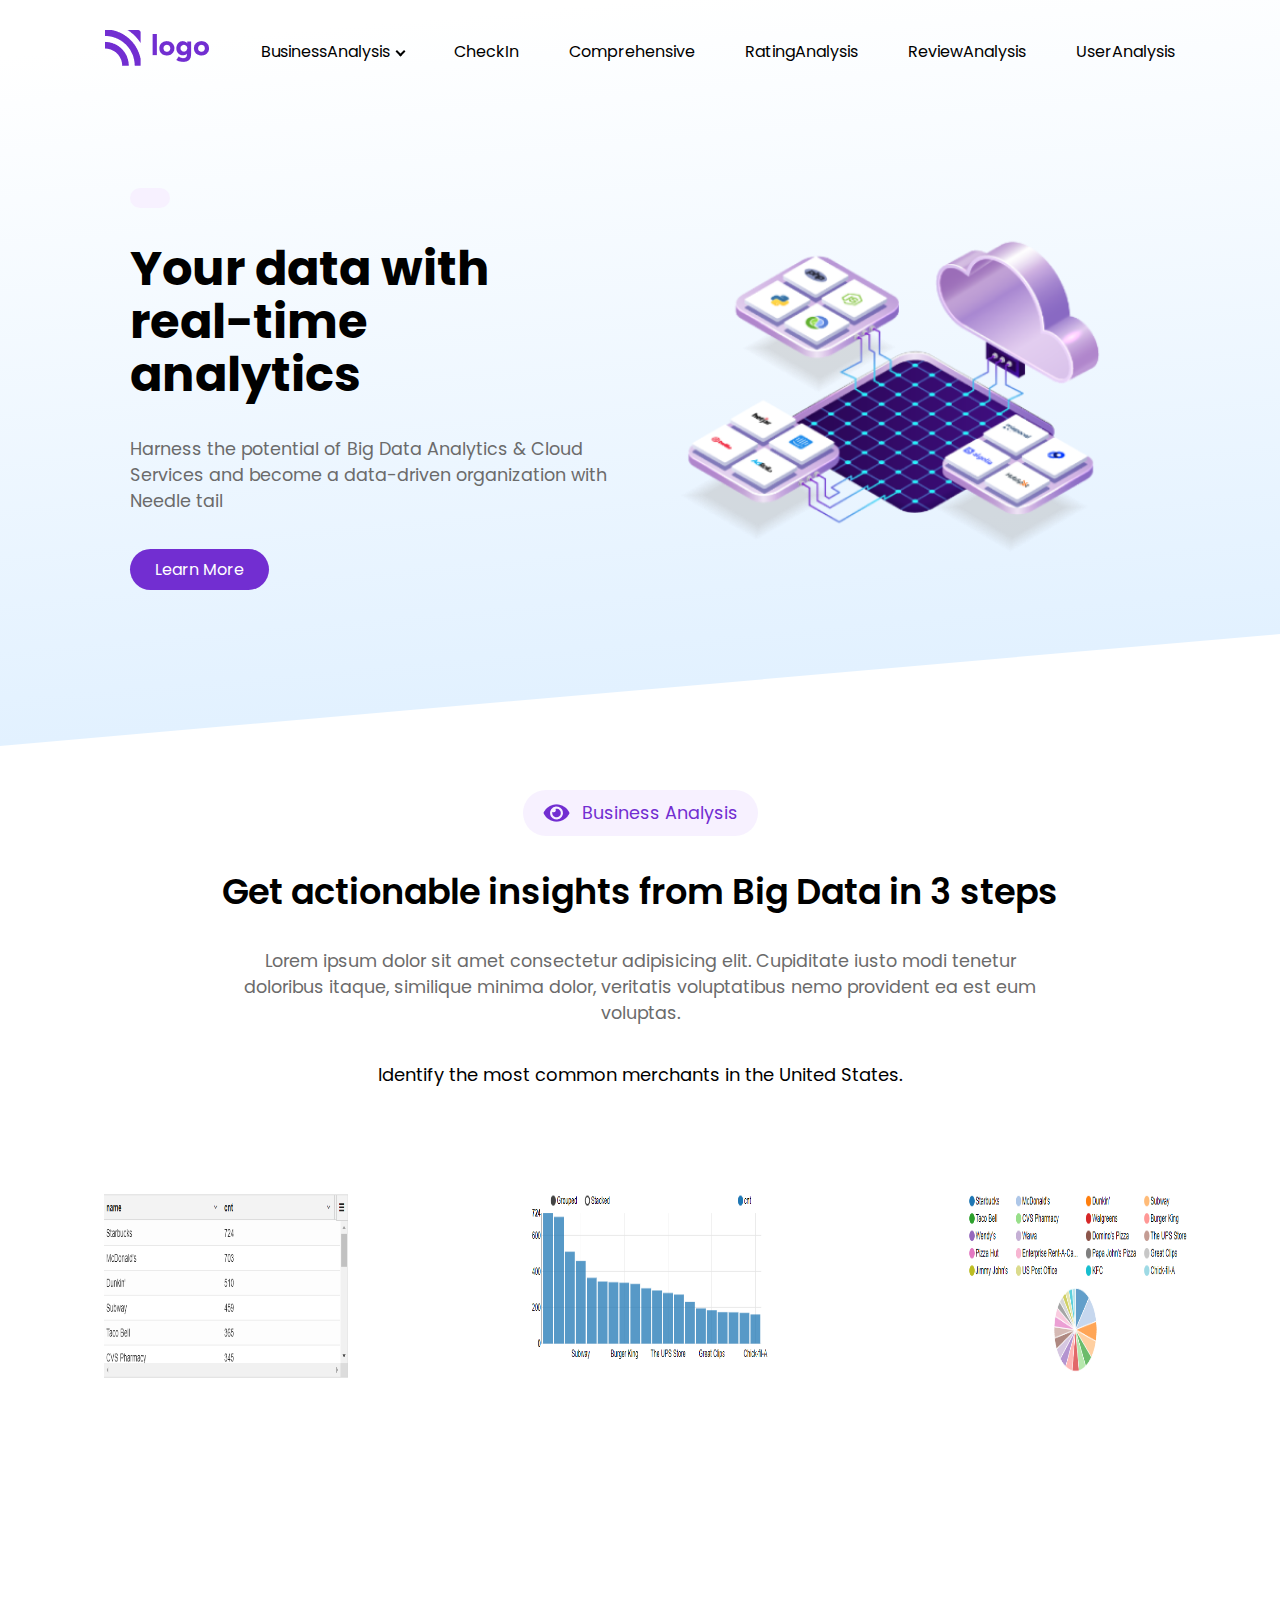
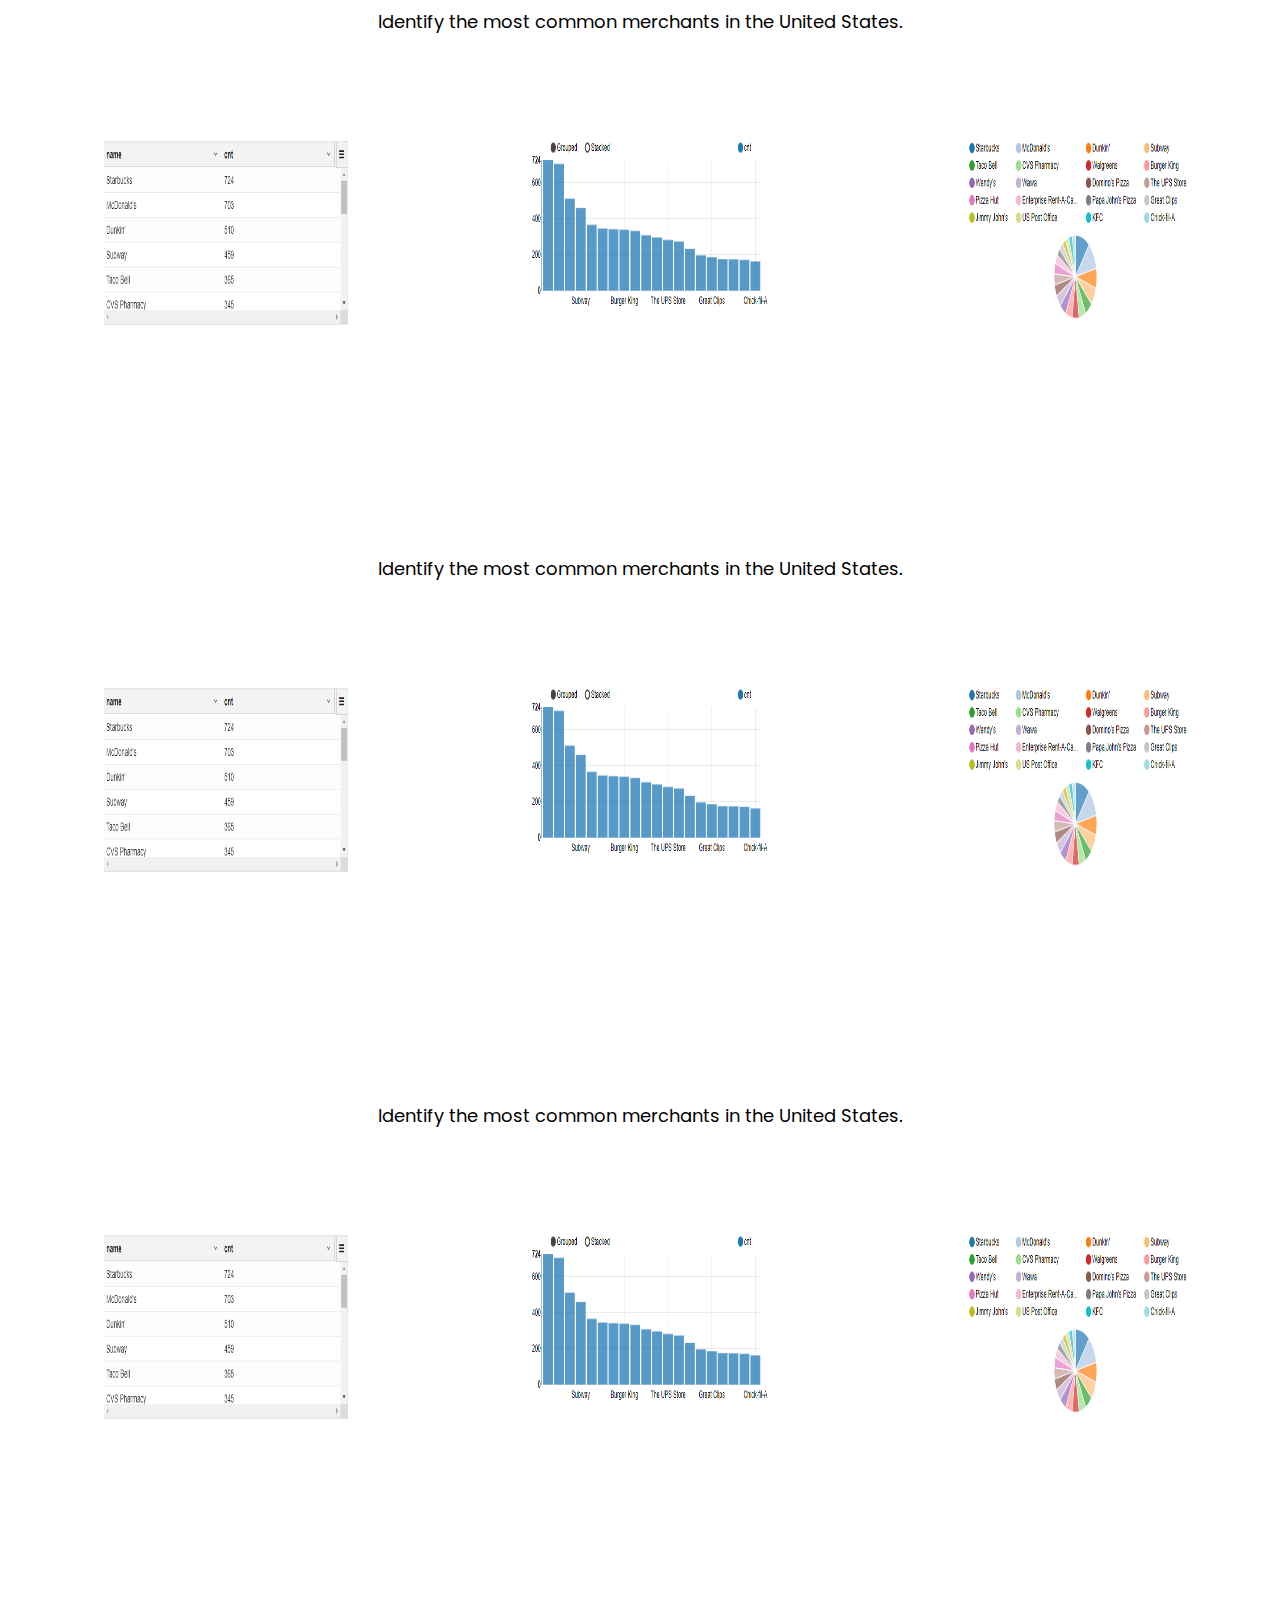
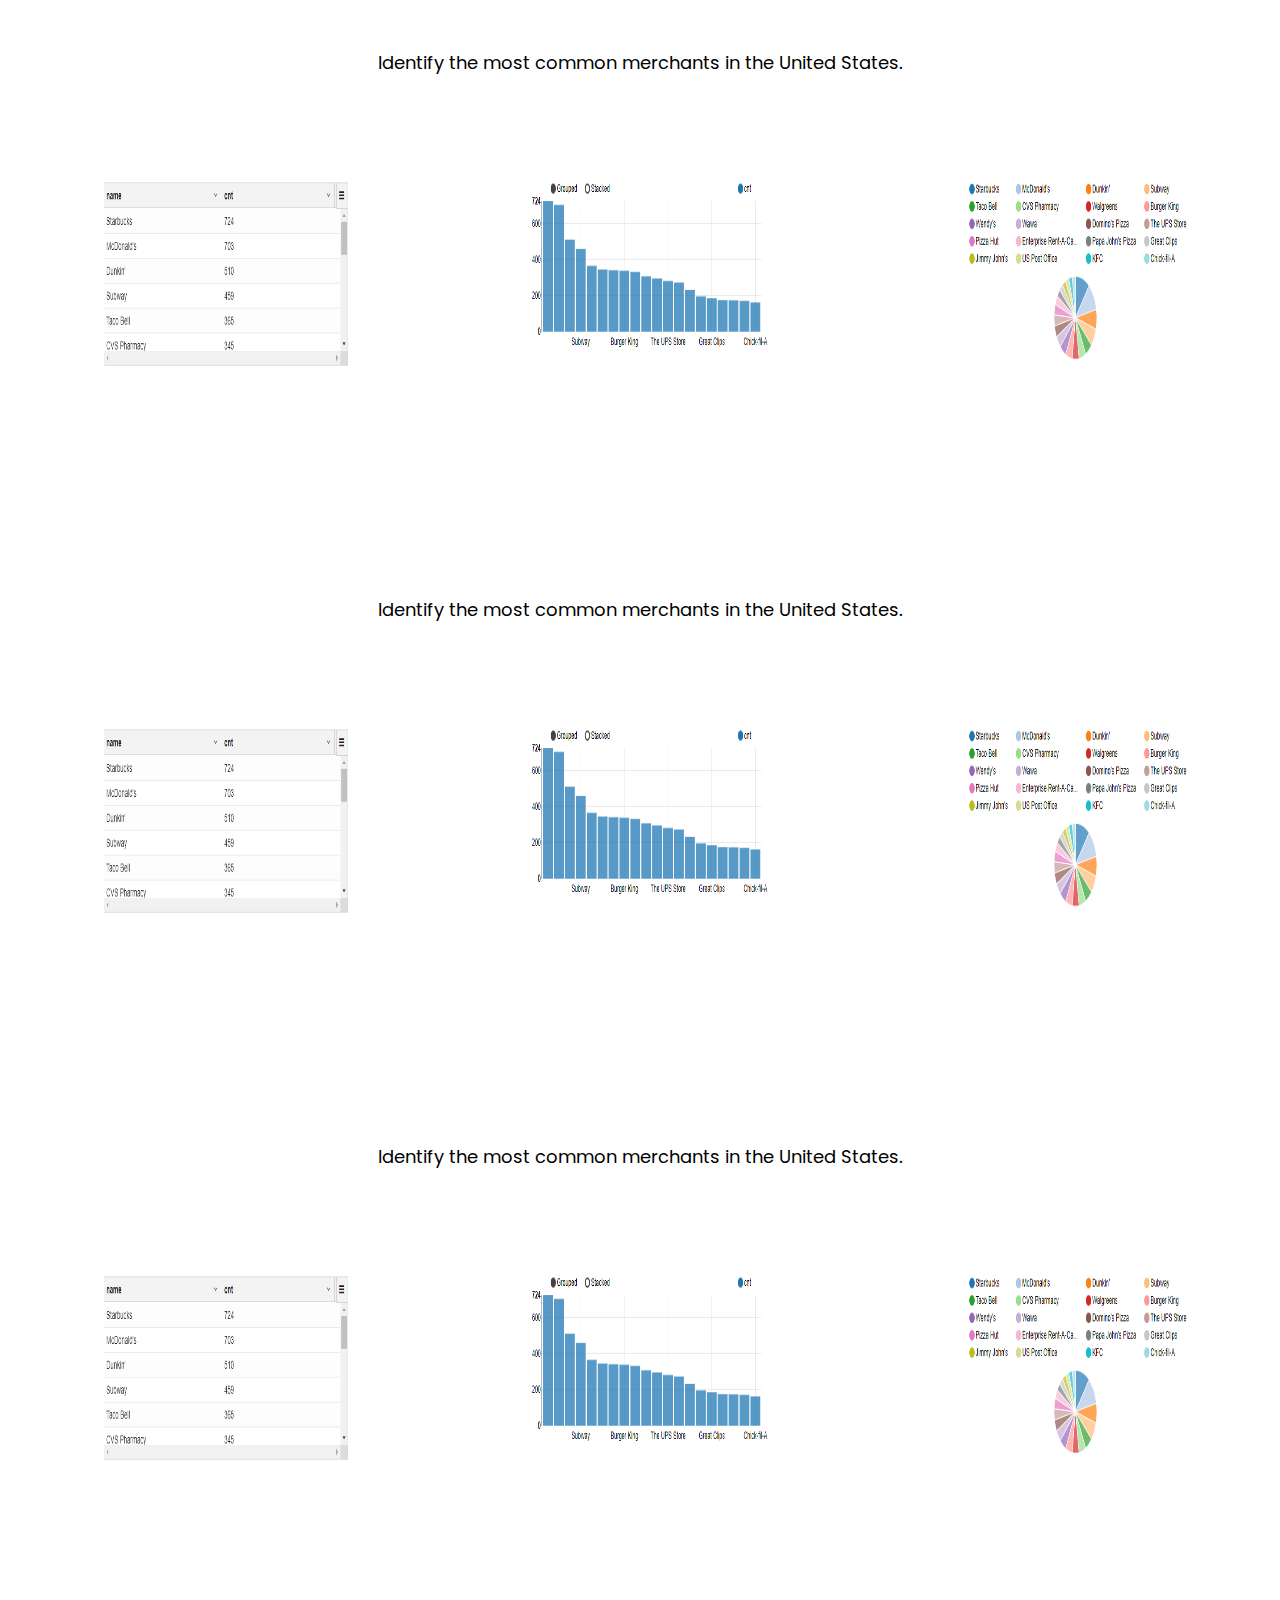
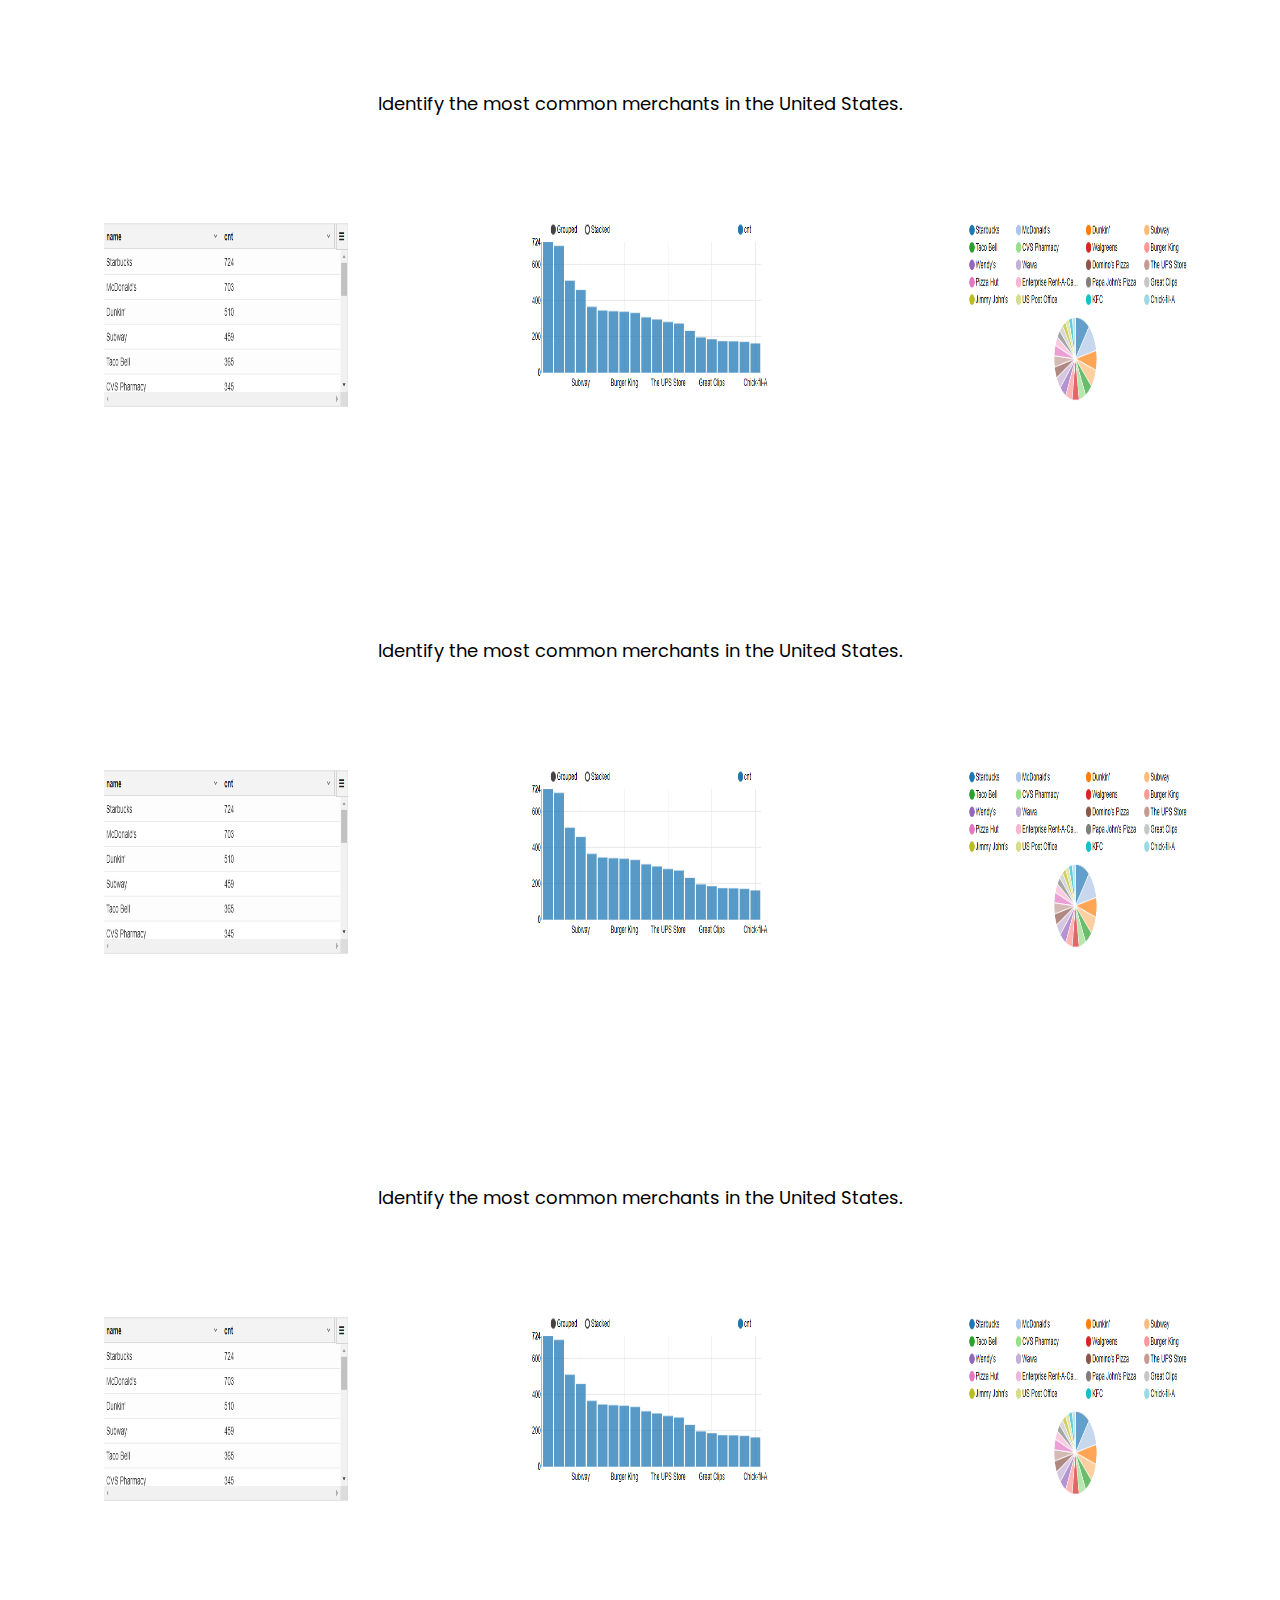
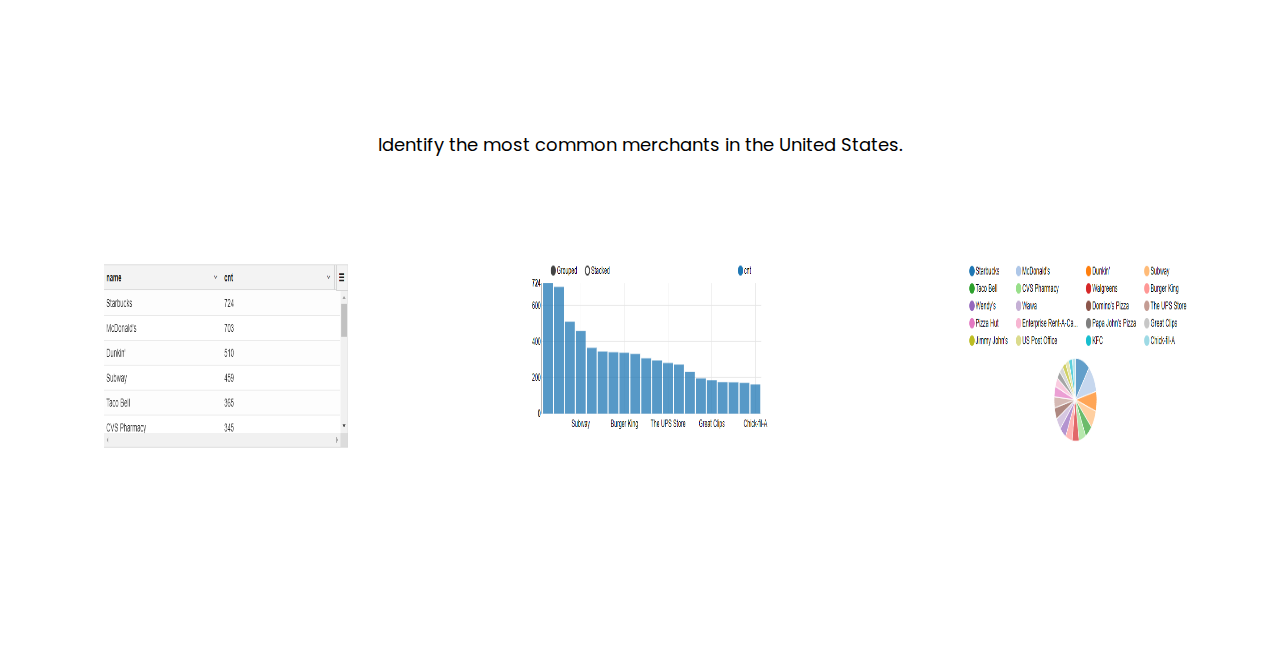
==== Components/BusinessAnalysis.html @ 6b870a80 "BusinessAnalysis component added" ====
<!DOCTYPE html>
<html lang="en">
<head>
    <meta charset="UTF-8">
    <meta name="viewport" content="width=device-width, initial-scale=1.0">
    <title>Document</title>
    <link rel="stylesheet" href="./../CSS/style.css" />
    <link rel="preconnect" href="https://fonts.googleapis.com" />
    <link rel="preconnect" href="https://fonts.gstatic.com" crossorigin />
    <link
      href="https://fonts.googleapis.com/css2?family=Poppins:ital,wght@0,100;0,200;0,300;0,400;0,500;0,600;0,700;0,800;0,900;1,100;1,200;1,300;1,400;1,500;1,600;1,700;1,800;1,900&display=swap"
      rel="stylesheet"
    />
    <link rel="stylesheet" href="./../CSS/style.css">
    <link rel="stylesheet" href="./../CSS/businessAnalysis.css">

    <!-- boostrap -->
    <!-- <link href="https://cdn.jsdelivr.net/npm/bootstrap@5.3.3/dist/css/bootstrap.min.css" rel="stylesheet" integrity="sha384-QWTKZyjpPEjISv5WaRU9OFeRpok6YctnYmDr5pNlyT2bRjXh0JMhjY6hW+ALEwIH" crossorigin="anonymous"> -->
</head>
<body>
    <header class="header-section">
        <div class="header-content">
          <!-- Navbar -->
          <nav aria-label="Navbar">
            <div class="navbar-container p-15">
              <a href="./../index.html">
                <img src="./../images/Logo.png" alt="logo" class="logo nav-logo" />
              </a>
             
              <div class="toggle-bar">
                <span class="bar"></span>
              </div>
              <div class="nav-elements">
                <ul class="grow-list">
                  <li class="list-item"><a href="./../Components/BusinessAnalysis.html">BusinessAnalysis</a></li>
                  <li class="list-item"><a href="">CheckIn</a></li>
                  <li class="list-item"><a href="">Comprehensive</a></li>
                  <li class="list-item"><a href="">RatingAnalysis</a></li>
                  <li class="list-item"><a href="">ReviewAnalysis</a></li>
                  <li class="list-item"><a href="">UserAnalysis</a></li>
                </ul>
              </div>
            </div>
          </nav>
          <!-- Hero Section -->
          <div class="hero-container p-15">
            <div class="hero-left">
              <div class="version highlight">
              </div>
              <h1 class="hero-heading">
                <span>Your data with</span> real-time analytics
              </h1>
              <p class="hero-description">
                <span
                  >Harness the potential of Big Data Analytics & Cloud Services </span
                >and become a data-driven organization with Needle tail
              </p>
              <div class="hero-btn-container">
                <button class="customize-btn hero-btn-1">Learn More </button>
              </div>
            </div>
            <img src="./../images/image 1.png" alt="hero-image" class="hero-img" />
          </div>
        </div>
      </header>

        <!-- Header finished -->

        <main class="main-section">
            <div class="mid-container p-15">
              <div class="mid-top">
                <div class="highlight">
                  <img src="./../images/Icon awesome-eye.png" alt="eyeImage" />
                  <span>Business Analysis</span>
                </div>
                <h2 class="mid-heading">
                  Get actionable insights from Big Data in 3 steps
                </h2>
                <p class="mid-description">
                  Lorem ipsum dolor sit amet consectetur adipisicing elit.
                  Cupiditate iusto modi tenetur doloribus itaque, similique minima
                  dolor, veritatis voluptatibus nemo provident ea est eum voluptas.
                </p>
              </div>
              </div>
            </div>
          </main>
          <div class="container">
            <div>
              <h1 class="bussnes_heading">Identify the most common merchants in the United States.</h1>
            </div>
            <div class="bussness_img">

              <div>
                <input type="checkbox" id="zoomCheck">
                  <label for="zoomCheck">
                    <img class="img" src="./../Business/1/Capture.PNG"alt="">
                  </div>
                </label>
              <div>
                <input type="checkbox" id="zoomCheck">
                <label for="zoomCheck">
                  <img class="img" src="./../Business/1/Capture2.PNG"alt="">
                </div>
                </label>
              <div>
                <input type="checkbox" id="zoomCheck">
                <label for="zoomCheck">
                  <img class="img" src="./../Business/1/Capture3.PNG"alt="">
                </div>
                </label>
              </div>
            <div>
            </div>
          </div>
          <div class="container">
            <div>
              <h1 class="bussnes_heading">Identify the most common merchants in the United States.</h1>
            </div>
            <div class="bussness_img">

              <div>
                <input type="checkbox" id="zoomCheck">
                  <label for="zoomCheck">
                    <img class="img" src="./../Business/1/Capture.PNG"alt="">
                  </div>
                </label>
              <div>
                <input type="checkbox" id="zoomCheck">
                <label for="zoomCheck">
                  <img class="img" src="./../Business/1/Capture2.PNG"alt="">
                </div>
                </label>
              <div>
                <input type="checkbox" id="zoomCheck">
                <label for="zoomCheck">
                  <img class="img" src="./../Business/1/Capture3.PNG"alt="">
                </div>
                </label>
              </div>
            <div>
            </div>
          </div>
          <div class="container">
            <div>
              <h1 class="bussnes_heading">Identify the most common merchants in the United States.</h1>
            </div>
            <div class="bussness_img">

              <div>
                <input type="checkbox" id="zoomCheck">
                  <label for="zoomCheck">
                    <img class="img" src="./../Business/1/Capture.PNG"alt="">
                  </div>
                </label>
              <div>
                <input type="checkbox" id="zoomCheck">
                <label for="zoomCheck">
                  <img class="img" src="./../Business/1/Capture2.PNG"alt="">
                </div>
                </label>
              <div>
                <input type="checkbox" id="zoomCheck">
                <label for="zoomCheck">
                  <img class="img" src="./../Business/1/Capture3.PNG"alt="">
                </div>
                </label>
              </div>
            <div>
            </div>
          </div>
          <div class="container">
            <div>
              <h1 class="bussnes_heading">Identify the most common merchants in the United States.</h1>
            </div>
            <div class="bussness_img">

              <div>
                <input type="checkbox" id="zoomCheck">
                  <label for="zoomCheck">
                    <img class="img" src="./../Business/1/Capture.PNG"alt="">
                  </div>
                </label>
              <div>
                <input type="checkbox" id="zoomCheck">
                <label for="zoomCheck">
                  <img class="img" src="./../Business/1/Capture2.PNG"alt="">
                </div>
                </label>
              <div>
                <input type="checkbox" id="zoomCheck">
                <label for="zoomCheck">
                  <img class="img" src="./../Business/1/Capture3.PNG"alt="">
                </div>
                </label>
              </div>
            <div>
            </div>
          </div>
          <div class="container">
            <div>
              <h1 class="bussnes_heading">Identify the most common merchants in the United States.</h1>
            </div>
            <div class="bussness_img">

              <div>
                <input type="checkbox" id="zoomCheck">
                  <label for="zoomCheck">
                    <img class="img" src="./../Business/1/Capture.PNG"alt="">
                  </div>
                </label>
              <div>
                <input type="checkbox" id="zoomCheck">
                <label for="zoomCheck">
                  <img class="img" src="./../Business/1/Capture2.PNG"alt="">
                </div>
                </label>
              <div>
                <input type="checkbox" id="zoomCheck">
                <label for="zoomCheck">
                  <img class="img" src="./../Business/1/Capture3.PNG"alt="">
                </div>
                </label>
              </div>
            <div>
            </div>
          </div>
          <div class="container">
            <div>
              <h1 class="bussnes_heading">Identify the most common merchants in the United States.</h1>
            </div>
            <div class="bussness_img">

              <div>
                <input type="checkbox" id="zoomCheck">
                  <label for="zoomCheck">
                    <img class="img" src="./../Business/1/Capture.PNG"alt="">
                  </div>
                </label>
              <div>
                <input type="checkbox" id="zoomCheck">
                <label for="zoomCheck">
                  <img class="img" src="./../Business/1/Capture2.PNG"alt="">
                </div>
                </label>
              <div>
                <input type="checkbox" id="zoomCheck">
                <label for="zoomCheck">
                  <img class="img" src="./../Business/1/Capture3.PNG"alt="">
                </div>
                </label>
              </div>
            <div>
            </div>
          </div>
          <div class="container">
            <div>
              <h1 class="bussnes_heading">Identify the most common merchants in the United States.</h1>
            </div>
            <div class="bussness_img">

              <div>
                <input type="checkbox" id="zoomCheck">
                  <label for="zoomCheck">
                    <img class="img" src="./../Business/1/Capture.PNG"alt="">
                  </div>
                </label>
              <div>
                <input type="checkbox" id="zoomCheck">
                <label for="zoomCheck">
                  <img class="img" src="./../Business/1/Capture2.PNG"alt="">
                </div>
                </label>
              <div>
                <input type="checkbox" id="zoomCheck">
                <label for="zoomCheck">
                  <img class="img" src="./../Business/1/Capture3.PNG"alt="">
                </div>
                </label>
              </div>
            <div>
            </div>
          </div>
          <div class="container">
            <div>
              <h1 class="bussnes_heading">Identify the most common merchants in the United States.</h1>
            </div>
            <div class="bussness_img">

              <div>
                <input type="checkbox" id="zoomCheck">
                  <label for="zoomCheck">
                    <img class="img" src="./../Business/1/Capture.PNG"alt="">
                  </div>
                </label>
              <div>
                <input type="checkbox" id="zoomCheck">
                <label for="zoomCheck">
                  <img class="img" src="./../Business/1/Capture2.PNG"alt="">
                </div>
                </label>
              <div>
                <input type="checkbox" id="zoomCheck">
                <label for="zoomCheck">
                  <img class="img" src="./../Business/1/Capture3.PNG"alt="">
                </div>
                </label>
              </div>
            <div>
            </div>
          </div>
          <div class="container">
            <div>
              <h1 class="bussnes_heading">Identify the most common merchants in the United States.</h1>
            </div>
            <div class="bussness_img">

              <div>
                <input type="checkbox" id="zoomCheck">
                  <label for="zoomCheck">
                    <img class="img" src="./../Business/1/Capture.PNG"alt="">
                  </div>
                </label>
              <div>
                <input type="checkbox" id="zoomCheck">
                <label for="zoomCheck">
                  <img class="img" src="./../Business/1/Capture2.PNG"alt="">
                </div>
                </label>
              <div>
                <input type="checkbox" id="zoomCheck">
                <label for="zoomCheck">
                  <img class="img" src="./../Business/1/Capture3.PNG"alt="">
                </div>
                </label>
              </div>
            <div>
            </div>
          </div>
          <div class="container">
            <div>
              <h1 class="bussnes_heading">Identify the most common merchants in the United States.</h1>
            </div>
            <div class="bussness_img">

              <div>
                <input type="checkbox" id="zoomCheck">
                  <label for="zoomCheck">
                    <img class="img" src="./../Business/1/Capture.PNG"alt="">
                  </div>
                </label>
              <div>
                <input type="checkbox" id="zoomCheck">
                <label for="zoomCheck">
                  <img class="img" src="./../Business/1/Capture2.PNG"alt="">
                </div>
                </label>
              <div>
                <input type="checkbox" id="zoomCheck">
                <label for="zoomCheck">
                  <img class="img" src="./../Business/1/Capture3.PNG"alt="">
                </div>
                </label>
              </div>
            <div>
            </div>
          </div>
          <div class="container">
            <div>
              <h1 class="bussnes_heading">Identify the most common merchants in the United States.</h1>
            </div>
            <div class="bussness_img">

              <div>
                <input type="checkbox" id="zoomCheck">
                  <label for="zoomCheck">
                    <img class="img" src="./../Business/1/Capture.PNG"alt="">
                  </div>
                </label>
              <div>
                <input type="checkbox" id="zoomCheck">
                <label for="zoomCheck">
                  <img class="img" src="./../Business/1/Capture2.PNG"alt="">
                </div>
                </label>
              <div>
                <input type="checkbox" id="zoomCheck">
                <label for="zoomCheck">
                  <img class="img" src="./../Business/1/Capture3.PNG"alt="">
                </div>
                </label>
              </div>
            <div>
            </div>
          </div>

          <!-- boostrap script -->
          <script src="https://cdn.jsdelivr.net/npm/bootstrap@5.3.3/dist/js/bootstrap.bundle.min.js" integrity="sha384-YvpcrYf0tY3lHB60NNkmXc5s9fDVZLESaAA55NDzOxhy9GkcIdslK1eN7N6jIeHz" crossorigin="anonymous"></script>
</body>
</html>
---- CSS/style.css ----
*,
*::before,
*::after {
  margin: 0;
  padding: 0;
  box-sizing: border-box;
  font-family: "Poppins", sans-serif;
}

html {
  scroll-behavior: smooth;
}

.wrapper-container {
  overflow-x: hidden;
  background-color: #ffffff;
}

:root {
  --bg-1: linear-gradient(
    0deg,
    rgba(226, 241, 255, 1) 0%,
    rgba(255, 255, 255, 1) 100%
  );
  --bg-2: linear-gradient(
    180deg,
    rgba(252, 248, 255, 1) 0%,
    rgba(242, 248, 255, 1) 100%
  );
  --purple: #722ed1;
  --light-purple: #f7f1ff;
  --secondary-font-color: hsl(0, 0%, 42%);
  --secondary-font-size: 1.1rem;
}

/* Common For All */
li {
  list-style: none;
}

a {
  text-decoration: none;
}

h2 {
  font-size: 2.2rem;
  font-weight: 600;
  line-height: 3.2rem;
}

li, .btn, .trial-btn, .toggle-bar {
    -webkit-tap-highlight-color: transparent;
}

.p-15 {
  padding: 15px;
}

.navbar-container,
.hero-container,
.mid-container,
.footer-container {
  max-width: 1100px;
  margin: auto;
}

.customize-btn {
  padding: 8px 25px;
  border-radius: 100vmax;
  border: 2px solid blue;
  color: blue;
  cursor: pointer;
  font-size: 1rem;
  background-color: #ffffff;
  transition: background 0.2s, color 0.2s, transform 0.2s;
  overflow: hidden;
  outline: none;
  box-shadow: none;
  position: relative;
}

.customize-btn:active {
  transform: translateY(3px);
}

.customize-btn:hover {
  color: #7a5b5b;
  z-index: 0;
}

.customize-btn::after {
  content: "";
  position: absolute;
  top: 0;
  left: 0;
  width: 180px;
  height: 200px;
  background-color: blue;
  border-radius: 100vmax;
  transform: translate(-25px, -75px) scale(0.1);
  opacity: 0;
  z-index: -1;
  transition: transform 0.4s, opacity 0.4s, background-color 0.4s;
}

.customize-btn:hover::after {
  opacity: 1;
  transform-origin: 100px 100px;
  transform: scale(1) translate(-13px, -75px);
}

/* Navbar */
.navbar-container {
  display: flex;
  justify-content: space-between;
  align-items: center;
  z-index: 10;
}

/* Hamburger */
.toggle-bar {
  width: 46px;
  cursor: pointer;
}

.bar {
  width: 100%;
  height: 5px;
  border-radius: 100vmax;
  background-color: var(--purple);
  display: block;
  margin: 50% auto;
  position: relative;
  transform: rotate(0deg);
  transition: 0.3s;
}

.bar::before {
  position: relative;
  content: "";
  display: block;
  width: 45px;
  height: 5px;
  border-radius: 100vmax;
  background-color: var(--purple);
  bottom: 16px;
  transition: 0.3s;
}

.bar::after {
  position: relative;
  content: "";
  display: block;
  width: 45px;
  height: 5px;
  border-radius: 100vmax;
  background-color: var(--purple);
  top: 12px;
  transform: rotate(180deg);
  transition: 0.3s;
}

.toggle-bar.active .bar::before {
  opacity: 0;
  transition: 0.3s;
}

.toggle-bar.active .bar::after {
  transform: rotate(90deg);
  transition: transform 0.3s;
  top: -4px;
}

.toggle-bar.active .bar {
  transform: rotate(45deg);
  transition: transform 0.3s;
  transition: 0.3s;
}

/* Hamburger Menu */
@media only screen and (max-width: 767px) {
  .nav-elements {
    position: fixed;
    display: flex;
    flex-direction: column;
    justify-content: center;
    align-items: center;
    gap: 15px;
    top: 80px;
    right: -100%;
    transition: 0.3s;
    background: linear-gradient(
      0deg,
      rgb(232, 215, 244) 0%,
      rgb(224, 235, 249) 100%
    );
    border-radius: 15px;
    padding: 15px;
    z-index: 10;
  }

  .grow-list {
    display: flex;
    flex-direction: column;
    justify-content: center;
    align-items: center;
    gap: 10px;
  }

  .nav-elements.active {
    right: 20px;
  }

  .nav-btn {
    border: none;
  }
}

.grow-list .list-item a {
  color: #000000;
  transition: 0.2s;
}

.grow-list .list-item a:hover {
  color: var(--purple);
  transform: scale(1.2);
  transition: transform 0.2s ease;
}

.grow-list li:nth-child(1)::after {
  position: relative;
  content: '';
  display: inline-block;
  width: 7px;
  height: 7px;
  top: -2px;
  border-bottom: 2px solid #000000;
  border-right: 2px solid #000000;
  margin-left: 7px; 
  rotate: 45deg;
}

.grow-list li:nth-child(1):hover::after {
  transform: scale(1.1);
  border-color: var(--purple);
  transition: all 0.2s ease-in-out;
}

.nav-btn:hover {
  border-color: transparent;
  transition: 0.2s;
}

/* Hero Section */
.header-section {
  background: var(--bg-1);
  transform: skew(0, -5deg);
}

.header-content {
  transform: skew(0, 5deg);
}

.hero-container {
  display: flex;
  flex-wrap: wrap;
  justify-content: center;
  align-items: center;
  gap: 40px;
  padding-top: 60px;
  padding-bottom: 40px;
}

.hero-left {
  display: flex;
  flex-direction: column;
  justify-content: center;
  align-items: flex-start;
  gap: 30px;
}

.highlight {
  background-color: var(--light-purple);
  padding: 10px 20px;
  border-radius: 100vmax;
  color: var(--purple);
  font-size: var(--secondary-font-size);
  font-weight: 400;
  display: flex;
  justify-content: center;
  align-items: center;
  gap: 12px;
}

.highlight a {
  text-decoration: underline;
  color: var(--purple);
}

.highlight a:hover {
  color: #4c1994;
}

.hero-heading {
  font-size: 2.5rem;
  line-height: 3rem;
  max-width: 380px;
}

.hero-description {
  font-size: var(--secondary-font-size);
  color: var(--secondary-font-color);
  max-width: 500px;
}

.hero-btn-1 {
  background-color: var(--purple);
  color: #ffffff;
  border: none;
}

.hero-btn-1:hover {
  color: var(--purple);
}

.hero-btn-1::after {
  background-color: #ffffff;
}

.hero-btn-2 {
  border: none;
}

.hero-btn-container {
  display: flex;
  flex-wrap: wrap;
  justify-content: center;
  align-items: center;
  gap: 20px;
}

.hero-img {
  width: 100%;
  max-width: 500px;
}

/* Mid Section */
.mid-container {
  padding-top: 100px;
}

.mid-top {
  display: flex;
  flex-direction: column;
  justify-content: center;
  align-items: center;
  gap: 30px;
}

.mid-heading {
  text-align: center;
}

.mid-description {
  text-align: center;
  max-width: 800px;
  color: var(--secondary-font-color);
  font-size: var(--secondary-font-size);
}

.mid-cards-container {
  display: flex;
  flex-wrap: wrap;
  justify-content: center;
  align-items: center;
  gap: 10px;
  padding-top: 30px;
}

.card {
  display: flex;
  flex-direction: column;
  justify-content: center;
  align-items: center;
  gap: 20px;
}

.card-heading {
  text-align: center;
}

.card-description {
  text-align: center;
  max-width: 350px;
  font-size: var(--secondary-font-size);
  color: var(--secondary-font-color);
}

/* Product Teams */
.teams-container {
  display: flex;
  flex-wrap: wrap;
  justify-content: center;
  align-items: center;
  gap: 60px;
  margin-top: 100px;
}

.team-img {
  width: 100%;
  max-width: 450px;
}

.team {
  display: flex;
  flex-direction: column;
  justify-content: center;
  align-items: flex-start;
  gap: 20px;
}

.team h2 {
  line-height: 2.8rem;
}

.team p {
  font-size: var(--secondary-font-size);
  color: var(--secondary-font-color);
  max-width: 510px;
}

.engineering-team {
  margin-top: 120px;
}

.engineering-team img {
  order: 1;
}

.engineering-team .team {
  order: 2;
}

@media only screen and (min-width: 1082px) {
  .engineering-team img {
    order: 2;
  }

  .engineering-team .team {
    order: 1;
  }

  .engineering-team {
    gap: 0;
  }
}

/* CTO Section */
.cto-section {
  background: var(--bg-2);
  transform: skew(0, -5deg);
  margin-top: 100px;
  padding: 60px 0px;
}

.cto-container {
  transform: skew(0, 5deg);
  display: flex;
  flex-direction: column;
  justify-content: center;
  align-items: center;
  gap: 40px;
}

.cto-profile {
  display: flex;
  flex-direction: column;
  justify-content: center;
  align-items: center;
  gap: 30px;
}

.cto-description {
  text-align: center;
  font-size: 1.8rem;
  font-weight: 500;
  max-width: 1100px;
}

.profile-details {
  display: flex;
  flex-direction: column;
  justify-content: center;
  align-items: center;
}

.profile {
  font-weight: 700;
}

.logo-container {
  border-top: 2px solid rgb(216, 210, 235);
  padding: 40px 0px;
  display: flex;
  flex-wrap: wrap;
  justify-content: center;
  align-items: center;
  row-gap: 40px;
  column-gap: 100px;
}

/* Mid Bottom / Sign Up Form */
.mid-bottom-container {
  display: flex;
  flex-wrap: wrap;
  justify-content: center;
  align-items: flex-start;
  gap: 60px;
  row-gap: 100px;
  margin-top: 150px;
}

.mid-bottom-left {
  display: flex;
  flex-direction: column;
  justify-content: center;
  align-items: center;
  gap: 40px;
  max-width: 450px;
}

.mid-bottom-left p {
  color: var(--secondary-font-color);
  font-size: var(--secondary-font-size);
  position: relative;
  width: 100%;
  display: flex;
  justify-content: center;
}

.mid-bottom-left p::before {
  content: "";
  display: block;
  position: absolute;
  right: 65%;
  top: 50%;
  width: 35%;
  height: 2px;
  background: #cbcbcb;
}

.mid-bottom-left p::after {
  content: "";
  display: block;
  position: absolute;
  left: 65%;
  top: 50%;
  width: 35%;
  height: 2px;
  background: #cbcbcb;
}

.mid-bottom-logo-container {
  display: flex;
  flex-wrap: wrap;
  justify-content: center;
  align-items: center;
  row-gap: 80px;
  column-gap: 120px;
  max-width: 400px;
}

.sign-up {
  background-color: #f9f0ff;
  padding: 0px 20px;
  border-radius: 4px;
  width: 100%;
  max-width: 500px;
}

.sign-up-container {
  display: flex;
  flex-direction: column;
  justify-content: center;
  align-items: center;
  gap: 15px;
  background-color: #ffffff;
  padding: 30px 40px;
  position: relative;
  bottom: 20px;
  border-radius: 10px;
  box-shadow: 0px 0px 5px #afafaf;
}

.sign-up-heading {
  font-size: 2rem;
}

.trial-btn {
  padding: 12px 20px;
  font-size: 1rem;
  width: 100%;
  background-color: var(--purple);
  color: #ffffff;
  border: 2px solid var(--purple);
  border-radius: 2px;
  cursor: pointer;
}

.trial-btn:hover {
  background-color: #ffffff;
  color: var(--purple);
}

.sign-up-container input {
  width: 100%;
  padding: 12px 10px;
  font-size: 1rem;
  border: 1px solid #bcbcbc;
}

.line {
  width: 100%;
  height: 1px;
  background-color: #bcbcbc;
}

.sign-up-container > span {
  color: var(--secondary-font-color);
  text-align: center;
}

.sign-up-container > span > a {
  text-decoration: none;
  color: var(--purple);
  font-weight: 500;
}

.sign-up-container > span > a:hover {
  text-decoration: underline;
}

/* Footer */
.footer-section {
  background-color: #fbfcff;
  margin-top: 100px;
}

.footer-container {
  display: flex;
  flex-wrap: wrap;
  gap: 40px;
  justify-content: center;
  align-items: flex-start;
  padding-top: 60px;
  padding-bottom: 60px;
}

.footer-logo-container {
  display: flex;
  flex-direction: column;
  justify-content: center;
  align-items: flex-start;
  gap: 25px;
  max-width: 250px;
  font-size: 0.9rem;
  font-weight: 500;
}

.social-media {
  display: flex;
  justify-content: center;
  gap: 10px;
}

.footer-list-container {
  display: flex;
  flex-direction: column;
  justify-content: center;
  align-items: flex-start;
  gap: 15px;
}

.footer-list {
  display: flex;
  flex-direction: column;
  justify-content: center;
  align-items: flex-start;
  gap: 10px;
  font-size: 0.9rem;
}

.footer-list a {
  color: #000000;
  font-weight: 500;
}

.footer-list a:hover {
  color: var(--purple);
}

.footer-email-container {
  position: relative;
}

.footer-email-container input {
  padding: 10px 15px;
  background-color: #ffffff;
  border: none;
  box-shadow: 0px 0px 5px hsl(0, 0%, 78%);
}

.footer-email-container input:focus {
  outline: none;
}

.send-icon {
  position: absolute;
  top: 25%;
  right: 5%;
  cursor: pointer;
}

/* For Larger Screens */
@media only screen and (min-width: 768px) {
  /* Navbar */
  .toggle-bar {
    display: none;
  }

  .navbar-container {
    padding-top: 30px;
  }

  .nav-elements {
    display: flex;
    justify-content: center;
    align-items: center;
    gap: 50px;
  }

  .grow-list {
    display: flex;
    justify-content: center;
    align-items: center;
    gap: 50px;
  }

  /* Hero Section */
  .hero-container {
    padding-top: 100px;
    padding-bottom: 100px;
    gap: 20px;
  }

  .hero-left {
    gap: 35px;
  }

  .hero-heading {
    font-size: 3rem;
    max-width: 460px;
    line-height: 3.3rem;
  }

  /* Mid Bottom / Sign up */
  .sign-up-container {
    padding: 30px 50px;
  }

  /* Footer */
  .footer-container {
    padding-bottom: 100px;
  }
}
---- CSS/style.css ----
*,
*::before,
*::after {
  margin: 0;
  padding: 0;
  box-sizing: border-box;
  font-family: "Poppins", sans-serif;
}

html {
  scroll-behavior: smooth;
}

.wrapper-container {
  overflow-x: hidden;
  background-color: #ffffff;
}

:root {
  --bg-1: linear-gradient(
    0deg,
    rgba(226, 241, 255, 1) 0%,
    rgba(255, 255, 255, 1) 100%
  );
  --bg-2: linear-gradient(
    180deg,
    rgba(252, 248, 255, 1) 0%,
    rgba(242, 248, 255, 1) 100%
  );
  --purple: #722ed1;
  --light-purple: #f7f1ff;
  --secondary-font-color: hsl(0, 0%, 42%);
  --secondary-font-size: 1.1rem;
}

/* Common For All */
li {
  list-style: none;
}

a {
  text-decoration: none;
}

h2 {
  font-size: 2.2rem;
  font-weight: 600;
  line-height: 3.2rem;
}

li, .btn, .trial-btn, .toggle-bar {
    -webkit-tap-highlight-color: transparent;
}

.p-15 {
  padding: 15px;
}

.navbar-container,
.hero-container,
.mid-container,
.footer-container {
  max-width: 1100px;
  margin: auto;
}

.customize-btn {
  padding: 8px 25px;
  border-radius: 100vmax;
  border: 2px solid blue;
  color: blue;
  cursor: pointer;
  font-size: 1rem;
  background-color: #ffffff;
  transition: background 0.2s, color 0.2s, transform 0.2s;
  overflow: hidden;
  outline: none;
  box-shadow: none;
  position: relative;
}

.customize-btn:active {
  transform: translateY(3px);
}

.customize-btn:hover {
  color: #7a5b5b;
  z-index: 0;
}

.customize-btn::after {
  content: "";
  position: absolute;
  top: 0;
  left: 0;
  width: 180px;
  height: 200px;
  background-color: blue;
  border-radius: 100vmax;
  transform: translate(-25px, -75px) scale(0.1);
  opacity: 0;
  z-index: -1;
  transition: transform 0.4s, opacity 0.4s, background-color 0.4s;
}

.customize-btn:hover::after {
  opacity: 1;
  transform-origin: 100px 100px;
  transform: scale(1) translate(-13px, -75px);
}

/* Navbar */
.navbar-container {
  display: flex;
  justify-content: space-between;
  align-items: center;
  z-index: 10;
}

/* Hamburger */
.toggle-bar {
  width: 46px;
  cursor: pointer;
}

.bar {
  width: 100%;
  height: 5px;
  border-radius: 100vmax;
  background-color: var(--purple);
  display: block;
  margin: 50% auto;
  position: relative;
  transform: rotate(0deg);
  transition: 0.3s;
}

.bar::before {
  position: relative;
  content: "";
  display: block;
  width: 45px;
  height: 5px;
  border-radius: 100vmax;
  background-color: var(--purple);
  bottom: 16px;
  transition: 0.3s;
}

.bar::after {
  position: relative;
  content: "";
  display: block;
  width: 45px;
  height: 5px;
  border-radius: 100vmax;
  background-color: var(--purple);
  top: 12px;
  transform: rotate(180deg);
  transition: 0.3s;
}

.toggle-bar.active .bar::before {
  opacity: 0;
  transition: 0.3s;
}

.toggle-bar.active .bar::after {
  transform: rotate(90deg);
  transition: transform 0.3s;
  top: -4px;
}

.toggle-bar.active .bar {
  transform: rotate(45deg);
  transition: transform 0.3s;
  transition: 0.3s;
}

/* Hamburger Menu */
@media only screen and (max-width: 767px) {
  .nav-elements {
    position: fixed;
    display: flex;
    flex-direction: column;
    justify-content: center;
    align-items: center;
    gap: 15px;
    top: 80px;
    right: -100%;
    transition: 0.3s;
    background: linear-gradient(
      0deg,
      rgb(232, 215, 244) 0%,
      rgb(224, 235, 249) 100%
    );
    border-radius: 15px;
    padding: 15px;
    z-index: 10;
  }

  .grow-list {
    display: flex;
    flex-direction: column;
    justify-content: center;
    align-items: center;
    gap: 10px;
  }

  .nav-elements.active {
    right: 20px;
  }

  .nav-btn {
    border: none;
  }
}

.grow-list .list-item a {
  color: #000000;
  transition: 0.2s;
}

.grow-list .list-item a:hover {
  color: var(--purple);
  transform: scale(1.2);
  transition: transform 0.2s ease;
}

.grow-list li:nth-child(1)::after {
  position: relative;
  content: '';
  display: inline-block;
  width: 7px;
  height: 7px;
  top: -2px;
  border-bottom: 2px solid #000000;
  border-right: 2px solid #000000;
  margin-left: 7px; 
  rotate: 45deg;
}

.grow-list li:nth-child(1):hover::after {
  transform: scale(1.1);
  border-color: var(--purple);
  transition: all 0.2s ease-in-out;
}

.nav-btn:hover {
  border-color: transparent;
  transition: 0.2s;
}

/* Hero Section */
.header-section {
  background: var(--bg-1);
  transform: skew(0, -5deg);
}

.header-content {
  transform: skew(0, 5deg);
}

.hero-container {
  display: flex;
  flex-wrap: wrap;
  justify-content: center;
  align-items: center;
  gap: 40px;
  padding-top: 60px;
  padding-bottom: 40px;
}

.hero-left {
  display: flex;
  flex-direction: column;
  justify-content: center;
  align-items: flex-start;
  gap: 30px;
}

.highlight {
  background-color: var(--light-purple);
  padding: 10px 20px;
  border-radius: 100vmax;
  color: var(--purple);
  font-size: var(--secondary-font-size);
  font-weight: 400;
  display: flex;
  justify-content: center;
  align-items: center;
  gap: 12px;
}

.highlight a {
  text-decoration: underline;
  color: var(--purple);
}

.highlight a:hover {
  color: #4c1994;
}

.hero-heading {
  font-size: 2.5rem;
  line-height: 3rem;
  max-width: 380px;
}

.hero-description {
  font-size: var(--secondary-font-size);
  color: var(--secondary-font-color);
  max-width: 500px;
}

.hero-btn-1 {
  background-color: var(--purple);
  color: #ffffff;
  border: none;
}

.hero-btn-1:hover {
  color: var(--purple);
}

.hero-btn-1::after {
  background-color: #ffffff;
}

.hero-btn-2 {
  border: none;
}

.hero-btn-container {
  display: flex;
  flex-wrap: wrap;
  justify-content: center;
  align-items: center;
  gap: 20px;
}

.hero-img {
  width: 100%;
  max-width: 500px;
}

/* Mid Section */
.mid-container {
  padding-top: 100px;
}

.mid-top {
  display: flex;
  flex-direction: column;
  justify-content: center;
  align-items: center;
  gap: 30px;
}

.mid-heading {
  text-align: center;
}

.mid-description {
  text-align: center;
  max-width: 800px;
  color: var(--secondary-font-color);
  font-size: var(--secondary-font-size);
}

.mid-cards-container {
  display: flex;
  flex-wrap: wrap;
  justify-content: center;
  align-items: center;
  gap: 10px;
  padding-top: 30px;
}

.card {
  display: flex;
  flex-direction: column;
  justify-content: center;
  align-items: center;
  gap: 20px;
}

.card-heading {
  text-align: center;
}

.card-description {
  text-align: center;
  max-width: 350px;
  font-size: var(--secondary-font-size);
  color: var(--secondary-font-color);
}

/* Product Teams */
.teams-container {
  display: flex;
  flex-wrap: wrap;
  justify-content: center;
  align-items: center;
  gap: 60px;
  margin-top: 100px;
}

.team-img {
  width: 100%;
  max-width: 450px;
}

.team {
  display: flex;
  flex-direction: column;
  justify-content: center;
  align-items: flex-start;
  gap: 20px;
}

.team h2 {
  line-height: 2.8rem;
}

.team p {
  font-size: var(--secondary-font-size);
  color: var(--secondary-font-color);
  max-width: 510px;
}

.engineering-team {
  margin-top: 120px;
}

.engineering-team img {
  order: 1;
}

.engineering-team .team {
  order: 2;
}

@media only screen and (min-width: 1082px) {
  .engineering-team img {
    order: 2;
  }

  .engineering-team .team {
    order: 1;
  }

  .engineering-team {
    gap: 0;
  }
}

/* CTO Section */
.cto-section {
  background: var(--bg-2);
  transform: skew(0, -5deg);
  margin-top: 100px;
  padding: 60px 0px;
}

.cto-container {
  transform: skew(0, 5deg);
  display: flex;
  flex-direction: column;
  justify-content: center;
  align-items: center;
  gap: 40px;
}

.cto-profile {
  display: flex;
  flex-direction: column;
  justify-content: center;
  align-items: center;
  gap: 30px;
}

.cto-description {
  text-align: center;
  font-size: 1.8rem;
  font-weight: 500;
  max-width: 1100px;
}

.profile-details {
  display: flex;
  flex-direction: column;
  justify-content: center;
  align-items: center;
}

.profile {
  font-weight: 700;
}

.logo-container {
  border-top: 2px solid rgb(216, 210, 235);
  padding: 40px 0px;
  display: flex;
  flex-wrap: wrap;
  justify-content: center;
  align-items: center;
  row-gap: 40px;
  column-gap: 100px;
}

/* Mid Bottom / Sign Up Form */
.mid-bottom-container {
  display: flex;
  flex-wrap: wrap;
  justify-content: center;
  align-items: flex-start;
  gap: 60px;
  row-gap: 100px;
  margin-top: 150px;
}

.mid-bottom-left {
  display: flex;
  flex-direction: column;
  justify-content: center;
  align-items: center;
  gap: 40px;
  max-width: 450px;
}

.mid-bottom-left p {
  color: var(--secondary-font-color);
  font-size: var(--secondary-font-size);
  position: relative;
  width: 100%;
  display: flex;
  justify-content: center;
}

.mid-bottom-left p::before {
  content: "";
  display: block;
  position: absolute;
  right: 65%;
  top: 50%;
  width: 35%;
  height: 2px;
  background: #cbcbcb;
}

.mid-bottom-left p::after {
  content: "";
  display: block;
  position: absolute;
  left: 65%;
  top: 50%;
  width: 35%;
  height: 2px;
  background: #cbcbcb;
}

.mid-bottom-logo-container {
  display: flex;
  flex-wrap: wrap;
  justify-content: center;
  align-items: center;
  row-gap: 80px;
  column-gap: 120px;
  max-width: 400px;
}

.sign-up {
  background-color: #f9f0ff;
  padding: 0px 20px;
  border-radius: 4px;
  width: 100%;
  max-width: 500px;
}

.sign-up-container {
  display: flex;
  flex-direction: column;
  justify-content: center;
  align-items: center;
  gap: 15px;
  background-color: #ffffff;
  padding: 30px 40px;
  position: relative;
  bottom: 20px;
  border-radius: 10px;
  box-shadow: 0px 0px 5px #afafaf;
}

.sign-up-heading {
  font-size: 2rem;
}

.trial-btn {
  padding: 12px 20px;
  font-size: 1rem;
  width: 100%;
  background-color: var(--purple);
  color: #ffffff;
  border: 2px solid var(--purple);
  border-radius: 2px;
  cursor: pointer;
}

.trial-btn:hover {
  background-color: #ffffff;
  color: var(--purple);
}

.sign-up-container input {
  width: 100%;
  padding: 12px 10px;
  font-size: 1rem;
  border: 1px solid #bcbcbc;
}

.line {
  width: 100%;
  height: 1px;
  background-color: #bcbcbc;
}

.sign-up-container > span {
  color: var(--secondary-font-color);
  text-align: center;
}

.sign-up-container > span > a {
  text-decoration: none;
  color: var(--purple);
  font-weight: 500;
}

.sign-up-container > span > a:hover {
  text-decoration: underline;
}

/* Footer */
.footer-section {
  background-color: #fbfcff;
  margin-top: 100px;
}

.footer-container {
  display: flex;
  flex-wrap: wrap;
  gap: 40px;
  justify-content: center;
  align-items: flex-start;
  padding-top: 60px;
  padding-bottom: 60px;
}

.footer-logo-container {
  display: flex;
  flex-direction: column;
  justify-content: center;
  align-items: flex-start;
  gap: 25px;
  max-width: 250px;
  font-size: 0.9rem;
  font-weight: 500;
}

.social-media {
  display: flex;
  justify-content: center;
  gap: 10px;
}

.footer-list-container {
  display: flex;
  flex-direction: column;
  justify-content: center;
  align-items: flex-start;
  gap: 15px;
}

.footer-list {
  display: flex;
  flex-direction: column;
  justify-content: center;
  align-items: flex-start;
  gap: 10px;
  font-size: 0.9rem;
}

.footer-list a {
  color: #000000;
  font-weight: 500;
}

.footer-list a:hover {
  color: var(--purple);
}

.footer-email-container {
  position: relative;
}

.footer-email-container input {
  padding: 10px 15px;
  background-color: #ffffff;
  border: none;
  box-shadow: 0px 0px 5px hsl(0, 0%, 78%);
}

.footer-email-container input:focus {
  outline: none;
}

.send-icon {
  position: absolute;
  top: 25%;
  right: 5%;
  cursor: pointer;
}

/* For Larger Screens */
@media only screen and (min-width: 768px) {
  /* Navbar */
  .toggle-bar {
    display: none;
  }

  .navbar-container {
    padding-top: 30px;
  }

  .nav-elements {
    display: flex;
    justify-content: center;
    align-items: center;
    gap: 50px;
  }

  .grow-list {
    display: flex;
    justify-content: center;
    align-items: center;
    gap: 50px;
  }

  /* Hero Section */
  .hero-container {
    padding-top: 100px;
    padding-bottom: 100px;
    gap: 20px;
  }

  .hero-left {
    gap: 35px;
  }

  .hero-heading {
    font-size: 3rem;
    max-width: 460px;
    line-height: 3.3rem;
  }

  /* Mid Bottom / Sign up */
  .sign-up-container {
    padding: 30px 50px;
  }

  /* Footer */
  .footer-container {
    padding-bottom: 100px;
  }
}
---- CSS/businessAnalysis.css ----
*,
*::before,
*::after {
  margin: 0;
  padding: 0;
  box-sizing: border-box;
  font-family: "Poppins", sans-serif;
} 
.bussnes_heading{
    font-size: 18px;
    display: flex;
    justify-content: center;
    padding-top: 20px;
    font-weight: normal;
}
.bussness_img{
    display: flex;
    height: 500px;
    width: 100%;
}
.img{
    width: 60%;
    height: 200px;
}

input[type=checkbox] {
    display: none;
  }
  
  .img {
    margin: 100px;
    transition: transform 0.25s ease;
    cursor: zoom-in;
  }
  
  input[type=checkbox]:checked ~ label > img {
    transform: scale(2);
    cursor: zoom-out;
  }
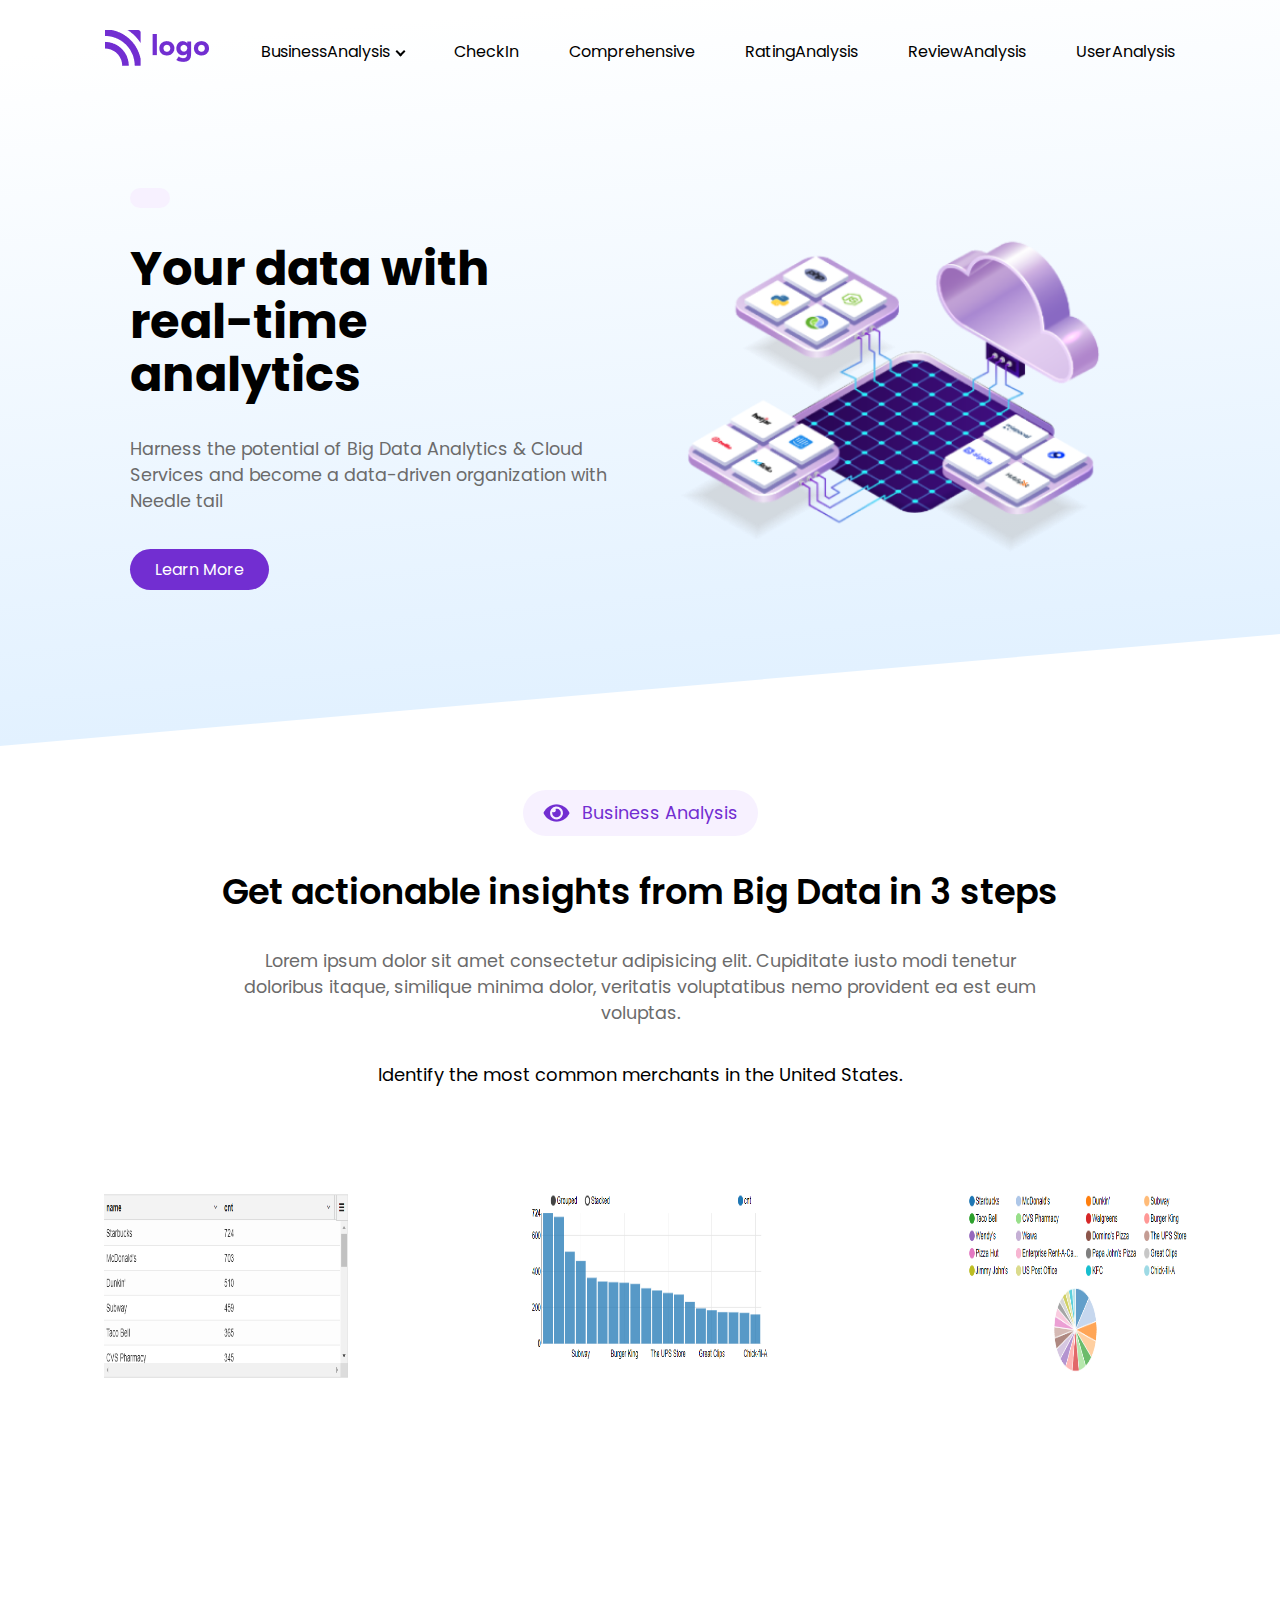
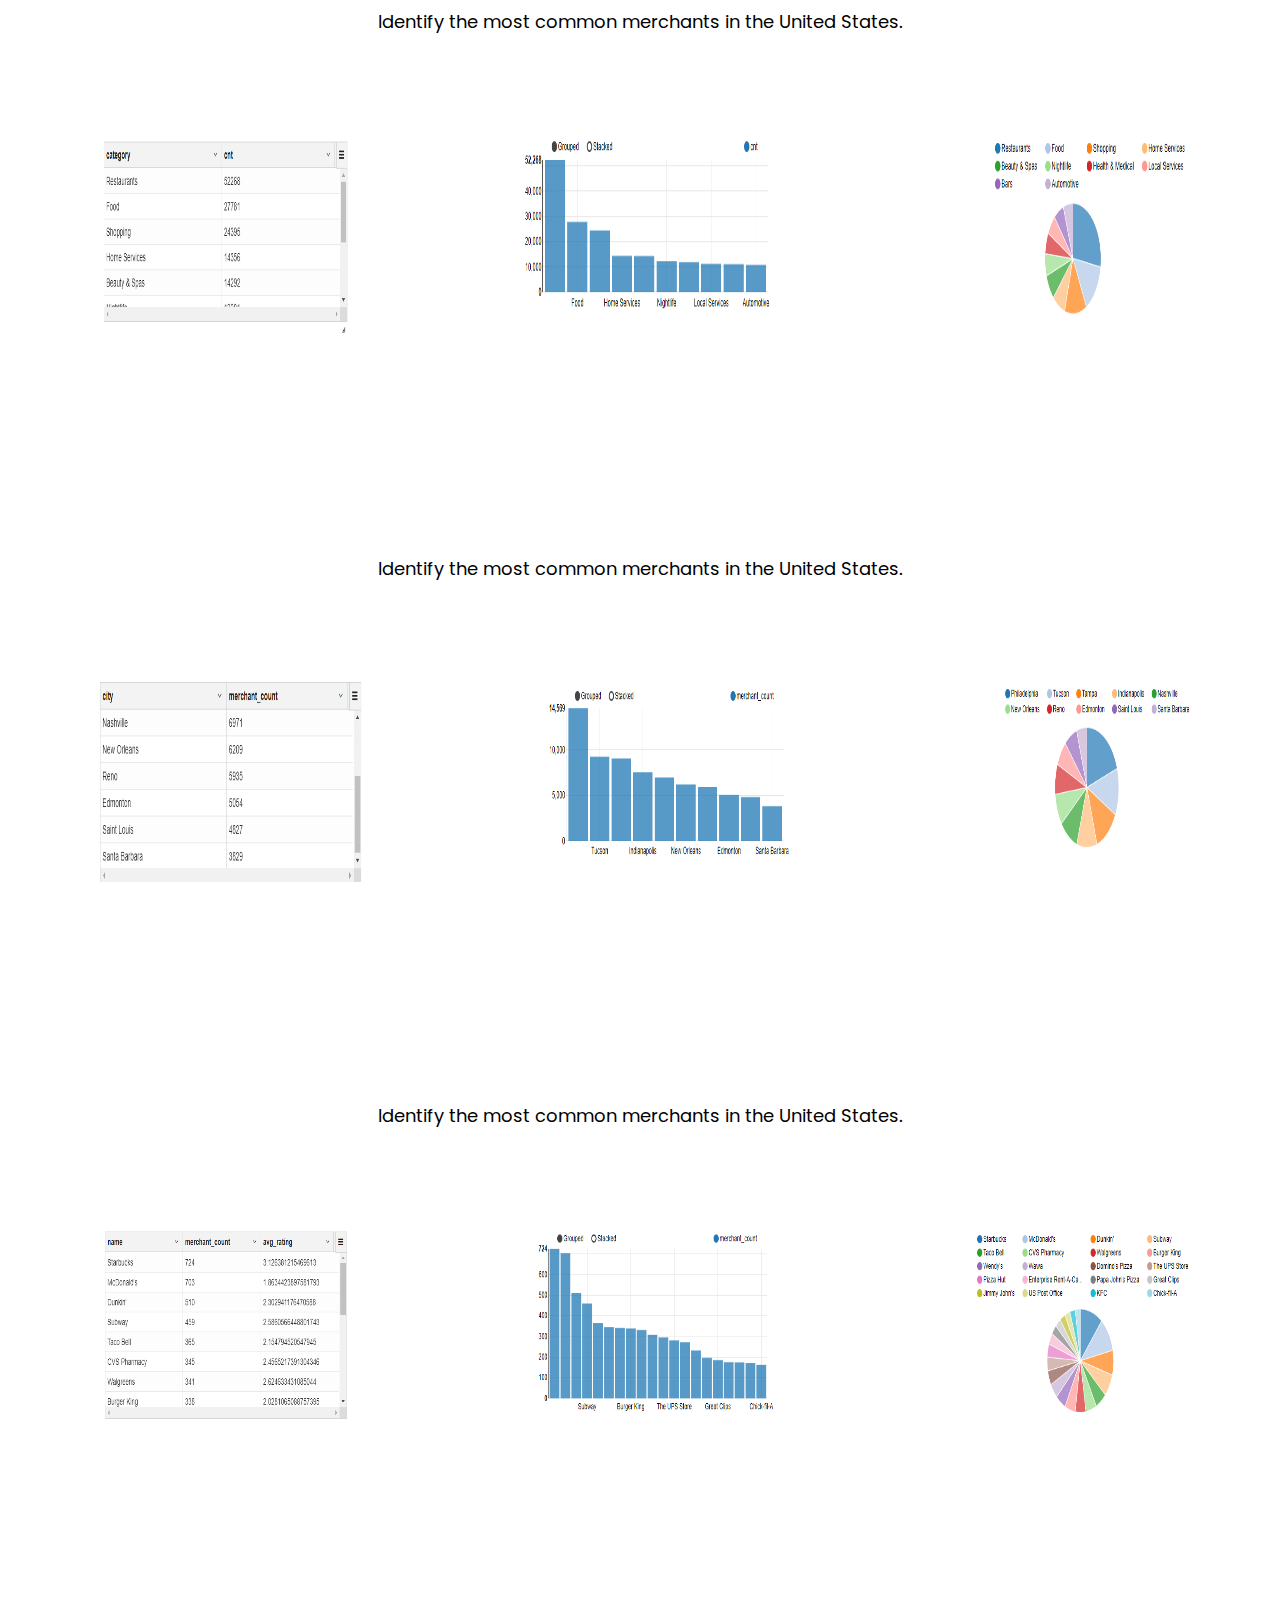
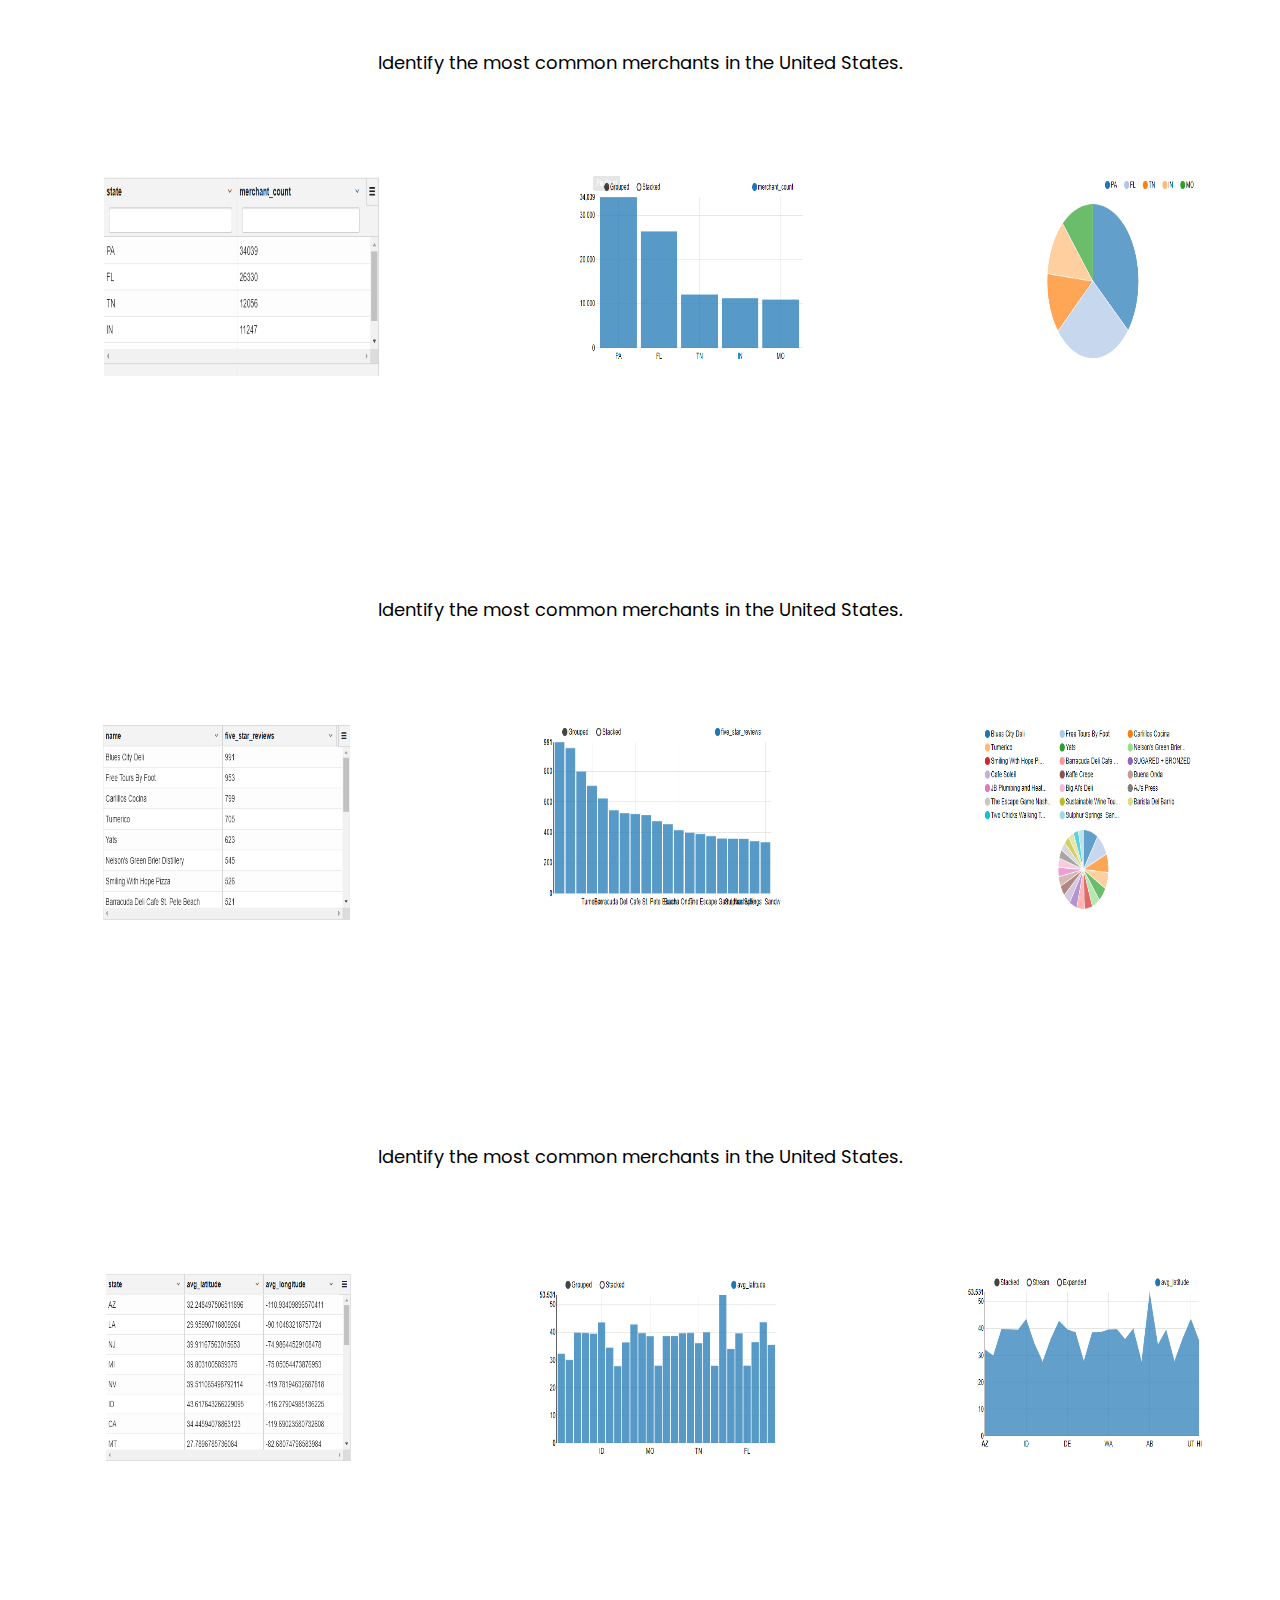
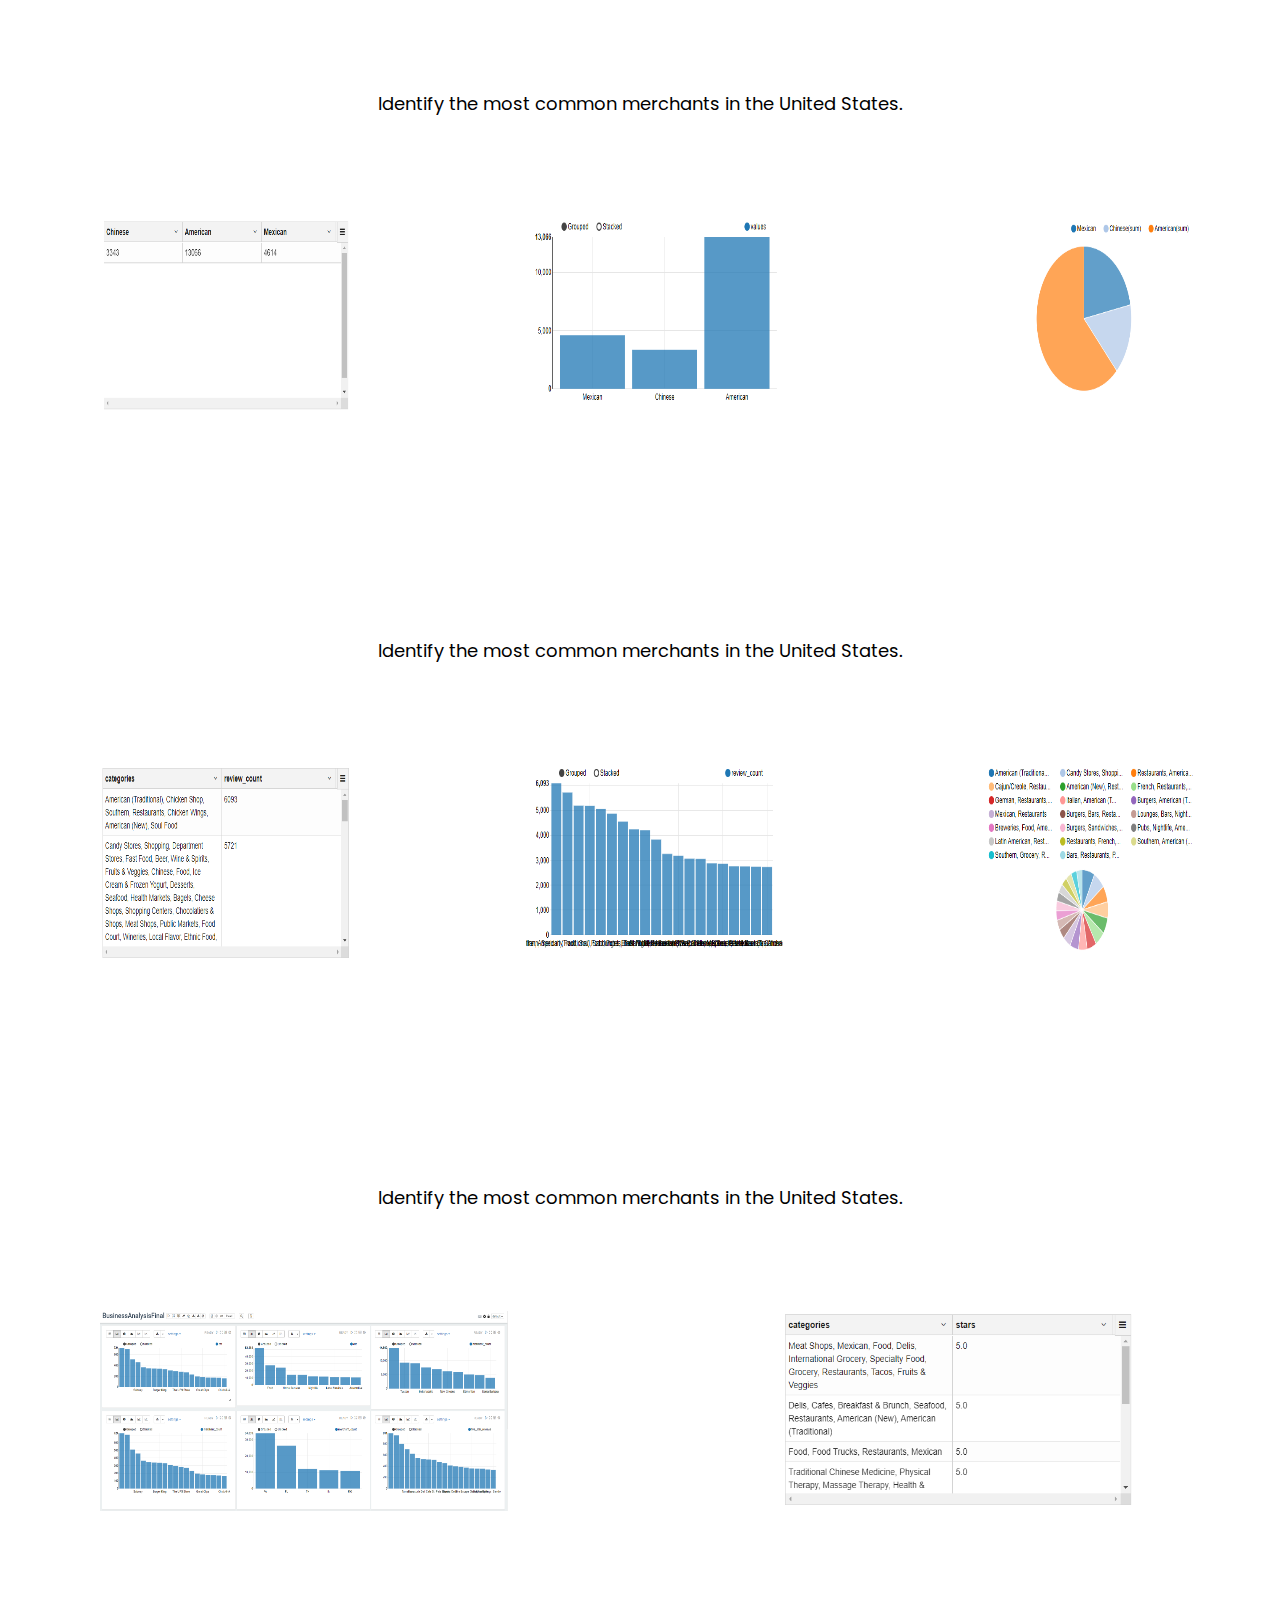
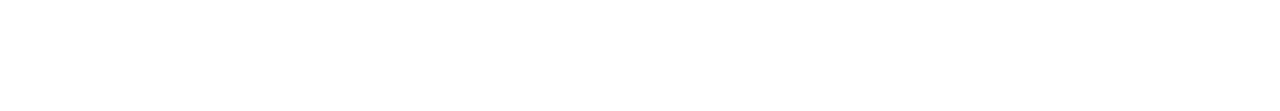
==== commit 7b801f81: "BusinessAnalysis component added" ====
--- a/Components/BusinessAnalysis.html
+++ b/Components/BusinessAnalysis.html
@@ -122,272 +122,239 @@
               <div>
                 <input type="checkbox" id="zoomCheck">
                   <label for="zoomCheck">
-                    <img class="img" src="./../Business/1/Capture.PNG"alt="">
-                  </div>
-                </label>
-              <div>
-                <input type="checkbox" id="zoomCheck">
-                <label for="zoomCheck">
-                  <img class="img" src="./../Business/1/Capture2.PNG"alt="">
-                </div>
-                </label>
-              <div>
-                <input type="checkbox" id="zoomCheck">
-                <label for="zoomCheck">
-                  <img class="img" src="./../Business/1/Capture3.PNG"alt="">
-                </div>
-                </label>
-              </div>
-            <div>
-            </div>
-          </div>
-          <div class="container">
-            <div>
-              <h1 class="bussnes_heading">Identify the most common merchants in the United States.</h1>
-            </div>
-            <div class="bussness_img">
-
-              <div>
-                <input type="checkbox" id="zoomCheck">
-                  <label for="zoomCheck">
-                    <img class="img" src="./../Business/1/Capture.PNG"alt="">
-                  </div>
-                </label>
-              <div>
-                <input type="checkbox" id="zoomCheck">
-                <label for="zoomCheck">
-                  <img class="img" src="./../Business/1/Capture2.PNG"alt="">
-                </div>
-                </label>
-              <div>
-                <input type="checkbox" id="zoomCheck">
-                <label for="zoomCheck">
-                  <img class="img" src="./../Business/1/Capture3.PNG"alt="">
-                </div>
-                </label>
-              </div>
-            <div>
-            </div>
-          </div>
-          <div class="container">
-            <div>
-              <h1 class="bussnes_heading">Identify the most common merchants in the United States.</h1>
-            </div>
-            <div class="bussness_img">
-
-              <div>
-                <input type="checkbox" id="zoomCheck">
-                  <label for="zoomCheck">
-                    <img class="img" src="./../Business/1/Capture.PNG"alt="">
-                  </div>
-                </label>
-              <div>
-                <input type="checkbox" id="zoomCheck">
-                <label for="zoomCheck">
-                  <img class="img" src="./../Business/1/Capture2.PNG"alt="">
-                </div>
-                </label>
-              <div>
-                <input type="checkbox" id="zoomCheck">
-                <label for="zoomCheck">
-                  <img class="img" src="./../Business/1/Capture3.PNG"alt="">
-                </div>
-                </label>
-              </div>
-            <div>
-            </div>
-          </div>
-          <div class="container">
-            <div>
-              <h1 class="bussnes_heading">Identify the most common merchants in the United States.</h1>
-            </div>
-            <div class="bussness_img">
-
-              <div>
-                <input type="checkbox" id="zoomCheck">
-                  <label for="zoomCheck">
-                    <img class="img" src="./../Business/1/Capture.PNG"alt="">
-                  </div>
-                </label>
-              <div>
-                <input type="checkbox" id="zoomCheck">
-                <label for="zoomCheck">
-                  <img class="img" src="./../Business/1/Capture2.PNG"alt="">
-                </div>
-                </label>
-              <div>
-                <input type="checkbox" id="zoomCheck">
-                <label for="zoomCheck">
-                  <img class="img" src="./../Business/1/Capture3.PNG"alt="">
-                </div>
-                </label>
-              </div>
-            <div>
-            </div>
-          </div>
-          <div class="container">
-            <div>
-              <h1 class="bussnes_heading">Identify the most common merchants in the United States.</h1>
-            </div>
-            <div class="bussness_img">
-
-              <div>
-                <input type="checkbox" id="zoomCheck">
-                  <label for="zoomCheck">
-                    <img class="img" src="./../Business/1/Capture.PNG"alt="">
-                  </div>
-                </label>
-              <div>
-                <input type="checkbox" id="zoomCheck">
-                <label for="zoomCheck">
-                  <img class="img" src="./../Business/1/Capture2.PNG"alt="">
-                </div>
-                </label>
-              <div>
-                <input type="checkbox" id="zoomCheck">
-                <label for="zoomCheck">
-                  <img class="img" src="./../Business/1/Capture3.PNG"alt="">
-                </div>
-                </label>
-              </div>
-            <div>
-            </div>
-          </div>
-          <div class="container">
-            <div>
-              <h1 class="bussnes_heading">Identify the most common merchants in the United States.</h1>
-            </div>
-            <div class="bussness_img">
-
-              <div>
-                <input type="checkbox" id="zoomCheck">
-                  <label for="zoomCheck">
-                    <img class="img" src="./../Business/1/Capture.PNG"alt="">
-                  </div>
-                </label>
-              <div>
-                <input type="checkbox" id="zoomCheck">
-                <label for="zoomCheck">
-                  <img class="img" src="./../Business/1/Capture2.PNG"alt="">
-                </div>
-                </label>
-              <div>
-                <input type="checkbox" id="zoomCheck">
-                <label for="zoomCheck">
-                  <img class="img" src="./../Business/1/Capture3.PNG"alt="">
-                </div>
-                </label>
-              </div>
-            <div>
-            </div>
-          </div>
-          <div class="container">
-            <div>
-              <h1 class="bussnes_heading">Identify the most common merchants in the United States.</h1>
-            </div>
-            <div class="bussness_img">
-
-              <div>
-                <input type="checkbox" id="zoomCheck">
-                  <label for="zoomCheck">
-                    <img class="img" src="./../Business/1/Capture.PNG"alt="">
-                  </div>
-                </label>
-              <div>
-                <input type="checkbox" id="zoomCheck">
-                <label for="zoomCheck">
-                  <img class="img" src="./../Business/1/Capture2.PNG"alt="">
-                </div>
-                </label>
-              <div>
-                <input type="checkbox" id="zoomCheck">
-                <label for="zoomCheck">
-                  <img class="img" src="./../Business/1/Capture3.PNG"alt="">
-                </div>
-                </label>
-              </div>
-            <div>
-            </div>
-          </div>
-          <div class="container">
-            <div>
-              <h1 class="bussnes_heading">Identify the most common merchants in the United States.</h1>
-            </div>
-            <div class="bussness_img">
-
-              <div>
-                <input type="checkbox" id="zoomCheck">
-                  <label for="zoomCheck">
-                    <img class="img" src="./../Business/1/Capture.PNG"alt="">
-                  </div>
-                </label>
-              <div>
-                <input type="checkbox" id="zoomCheck">
-                <label for="zoomCheck">
-                  <img class="img" src="./../Business/1/Capture2.PNG"alt="">
-                </div>
-                </label>
-              <div>
-                <input type="checkbox" id="zoomCheck">
-                <label for="zoomCheck">
-                  <img class="img" src="./../Business/1/Capture3.PNG"alt="">
-                </div>
-                </label>
-              </div>
-            <div>
-            </div>
-          </div>
-          <div class="container">
-            <div>
-              <h1 class="bussnes_heading">Identify the most common merchants in the United States.</h1>
-            </div>
-            <div class="bussness_img">
-
-              <div>
-                <input type="checkbox" id="zoomCheck">
-                  <label for="zoomCheck">
-                    <img class="img" src="./../Business/1/Capture.PNG"alt="">
-                  </div>
-                </label>
-              <div>
-                <input type="checkbox" id="zoomCheck">
-                <label for="zoomCheck">
-                  <img class="img" src="./../Business/1/Capture2.PNG"alt="">
-                </div>
-                </label>
-              <div>
-                <input type="checkbox" id="zoomCheck">
-                <label for="zoomCheck">
-                  <img class="img" src="./../Business/1/Capture3.PNG"alt="">
-                </div>
-                </label>
-              </div>
-            <div>
-            </div>
-          </div>
-          <div class="container">
-            <div>
-              <h1 class="bussnes_heading">Identify the most common merchants in the United States.</h1>
-            </div>
-            <div class="bussness_img">
-
-              <div>
-                <input type="checkbox" id="zoomCheck">
-                  <label for="zoomCheck">
-                    <img class="img" src="./../Business/1/Capture.PNG"alt="">
-                  </div>
-                </label>
-              <div>
-                <input type="checkbox" id="zoomCheck">
-                <label for="zoomCheck">
-                  <img class="img" src="./../Business/1/Capture2.PNG"alt="">
-                </div>
-                </label>
-              <div>
-                <input type="checkbox" id="zoomCheck">
-                <label for="zoomCheck">
-                  <img class="img" src="./../Business/1/Capture3.PNG"alt="">
-                </div>
+                    <img class="img" src="./../Business/2/Capture.PNG"alt="">
+                  </div>
+                </label>
+              <div>
+                <input type="checkbox" id="zoomCheck">
+                <label for="zoomCheck">
+                  <img class="img" src="./../Business/2/Capture2.PNG"alt="">
+                </div>
+                </label>
+              <div>
+                <input type="checkbox" id="zoomCheck">
+                <label for="zoomCheck">
+                  <img class="img" src="./../Business/2/Capture3.PNG"alt="">
+                </div>
+                </label>
+              </div>
+            <div>
+            </div>
+          </div>
+          <div class="container">
+            <div>
+              <h1 class="bussnes_heading">Identify the most common merchants in the United States.</h1>
+            </div>
+            <div class="bussness_img">
+
+              <div>
+                <input type="checkbox" id="zoomCheck">
+                  <label for="zoomCheck">
+                    <img class="img" src="./../Business/3/Capture.PNG"alt="">
+                  </div>
+                </label>
+              <div>
+                <input type="checkbox" id="zoomCheck">
+                <label for="zoomCheck">
+                  <img class="img" src="./../Business/3/Capture2.PNG"alt="">
+                </div>
+                </label>
+              <div>
+                <input type="checkbox" id="zoomCheck">
+                <label for="zoomCheck">
+                  <img class="img" src="./../Business/3/Capture3.PNG"alt="">
+                </div>
+                </label>
+              </div>
+            <div>
+            </div>
+          </div>
+          <div class="container">
+            <div>
+              <h1 class="bussnes_heading">Identify the most common merchants in the United States.</h1>
+            </div>
+            <div class="bussness_img">
+
+              <div>
+                <input type="checkbox" id="zoomCheck">
+                  <label for="zoomCheck">
+                    <img class="img" src="./../Business/4/Capture.PNG"alt="">
+                  </div>
+                </label>
+              <div>
+                <input type="checkbox" id="zoomCheck">
+                <label for="zoomCheck">
+                  <img class="img" src="./../Business/4/Capture2.PNG"alt="">
+                </div>
+                </label>
+              <div>
+                <input type="checkbox" id="zoomCheck">
+                <label for="zoomCheck">
+                  <img class="img" src="./../Business/4/Capture3.PNG"alt="">
+                </div>
+                </label>
+              </div>
+            <div>
+            </div>
+          </div>
+          <div class="container">
+            <div>
+              <h1 class="bussnes_heading">Identify the most common merchants in the United States.</h1>
+            </div>
+            <div class="bussness_img">
+
+              <div>
+                <input type="checkbox" id="zoomCheck">
+                  <label for="zoomCheck">
+                    <img class="img" src="./../Business/5/Capture.PNG"alt="">
+                  </div>
+                </label>
+              <div>
+                <input type="checkbox" id="zoomCheck">
+                <label for="zoomCheck">
+                  <img class="img" src="./../Business/5/Capture2.PNG"alt="">
+                </div>
+                </label>
+              <div>
+                <input type="checkbox" id="zoomCheck">
+                <label for="zoomCheck">
+                  <img class="img" src="./../Business/5/Capture3.PNG"alt="">
+                </div>
+                </label>
+              </div>
+            <div>
+            </div>
+          </div>
+          <div class="container">
+            <div>
+              <h1 class="bussnes_heading">Identify the most common merchants in the United States.</h1>
+            </div>
+            <div class="bussness_img">
+
+              <div>
+                <input type="checkbox" id="zoomCheck">
+                  <label for="zoomCheck">
+                    <img class="img" src="./../Business/6/Capture.PNG"alt="">
+                  </div>
+                </label>
+              <div>
+                <input type="checkbox" id="zoomCheck">
+                <label for="zoomCheck">
+                  <img class="img" src="./../Business/6/Capture2.PNG"alt="">
+                </div>
+                </label>
+              <div>
+                <input type="checkbox" id="zoomCheck">
+                <label for="zoomCheck">
+                  <img class="img" src="./../Business/6/Capture3.PNG"alt="">
+                </div>
+                </label>
+              </div>
+            <div>
+            </div>
+          </div>
+          <div class="container">
+            <div>
+              <h1 class="bussnes_heading">Identify the most common merchants in the United States.</h1>
+            </div>
+            <div class="bussness_img">
+
+              <div>
+                <input type="checkbox" id="zoomCheck">
+                  <label for="zoomCheck">
+                    <img class="img" src="./../Business/7/Capture.PNG"alt="">
+                  </div>
+                </label>
+              <div>
+                <input type="checkbox" id="zoomCheck">
+                <label for="zoomCheck">
+                  <img class="img" src="./../Business/7/Capture2.PNG"alt="">
+                </div>
+                </label>
+              <div>
+                <input type="checkbox" id="zoomCheck">
+                <label for="zoomCheck">
+                  <img class="img" src="./../Business/7/Capture3.PNG"alt="">
+                </div>
+                </label>
+              </div>
+            <div>
+            </div>
+          </div>
+          <div class="container">
+            <div>
+              <h1 class="bussnes_heading">Identify the most common merchants in the United States.</h1>
+            </div>
+            <div class="bussness_img">
+
+              <div>
+                <input type="checkbox" id="zoomCheck">
+                  <label for="zoomCheck">
+                    <img class="img" src="./../Business/8/Capture.PNG"alt="">
+                  </div>
+                </label>
+              <div>
+                <input type="checkbox" id="zoomCheck">
+                <label for="zoomCheck">
+                  <img class="img" src="./../Business/8/Capture2.PNG"alt="">
+                </div>
+                </label>
+              <div>
+                <input type="checkbox" id="zoomCheck">
+                <label for="zoomCheck">
+                  <img class="img" src="./../Business/8/Capture3.PNG"alt="">
+                </div>
+                </label>
+              </div>
+            <div>
+            </div>
+          </div>
+          <div class="container">
+            <div>
+              <h1 class="bussnes_heading">Identify the most common merchants in the United States.</h1>
+            </div>
+            <div class="bussness_img">
+
+              <div>
+                <input type="checkbox" id="zoomCheck">
+                  <label for="zoomCheck">
+                    <img class="img" src="./../Business/9/Capture.PNG"alt="">
+                  </div>
+                </label>
+              <div>
+                <input type="checkbox" id="zoomCheck">
+                <label for="zoomCheck">
+                  <img class="img" src="./../Business/9/Capture2.PNG"alt="">
+                </div>
+                </label>
+              <div>
+                <input type="checkbox" id="zoomCheck">
+                <label for="zoomCheck">
+                  <img class="img" src="./../Business/9/Capture3.PNG"alt="">
+                </div>
+                </label>
+              </div>
+            <div>
+            </div>
+          </div>
+          <div class="container">
+            <div>
+              <h1 class="bussnes_heading">Identify the most common merchants in the United States.</h1>
+            </div>
+            <div class="bussness_img">
+
+              <div>
+                <input type="checkbox" id="zoomCheck">
+                  <label for="zoomCheck">
+                    <img class="img" src="./../Business/10/BUSY.PNG"alt="">
+                  </div>
+                </label>
+              <div>
+                <input type="checkbox" id="zoomCheck">
+                <label for="zoomCheck">
+                  <img class="img" src="./../Business/10/Capture1.PNG"alt="">
+                </div>
+                </label>
                 </label>
               </div>
             <div>
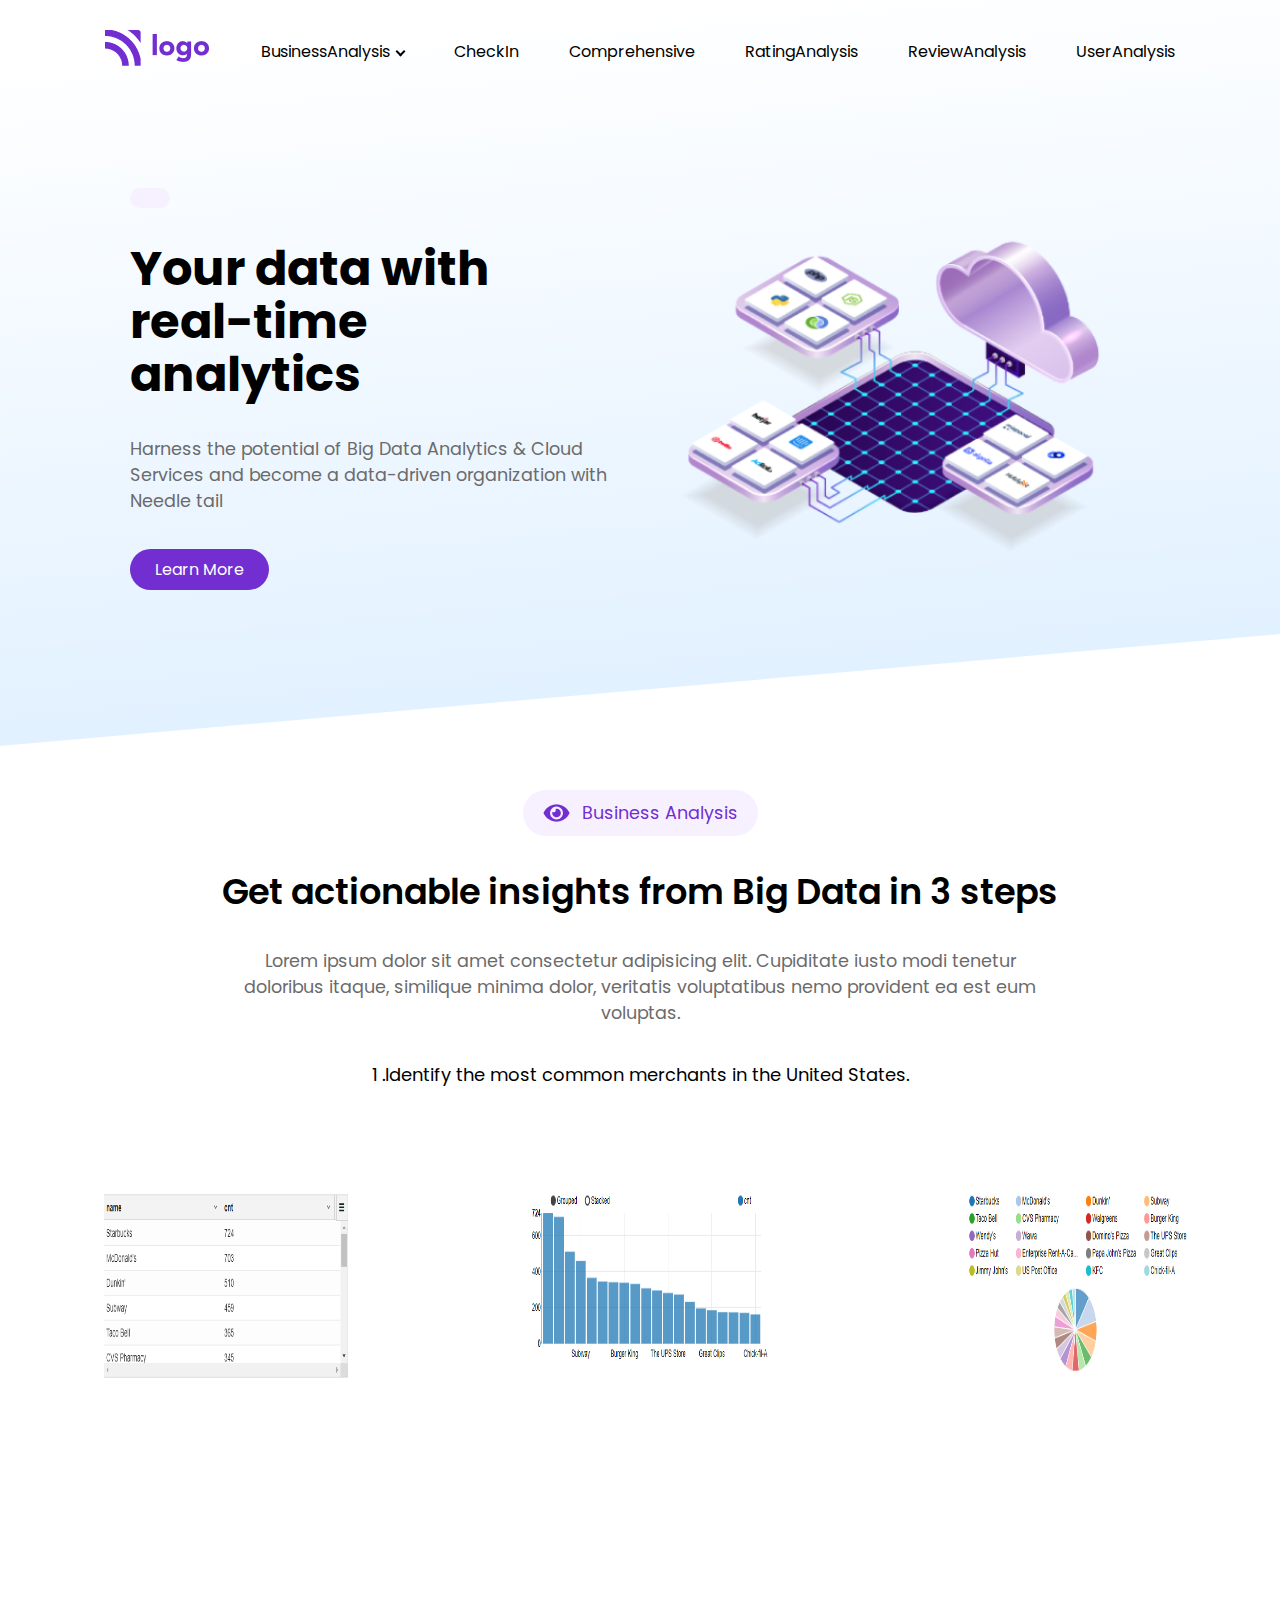
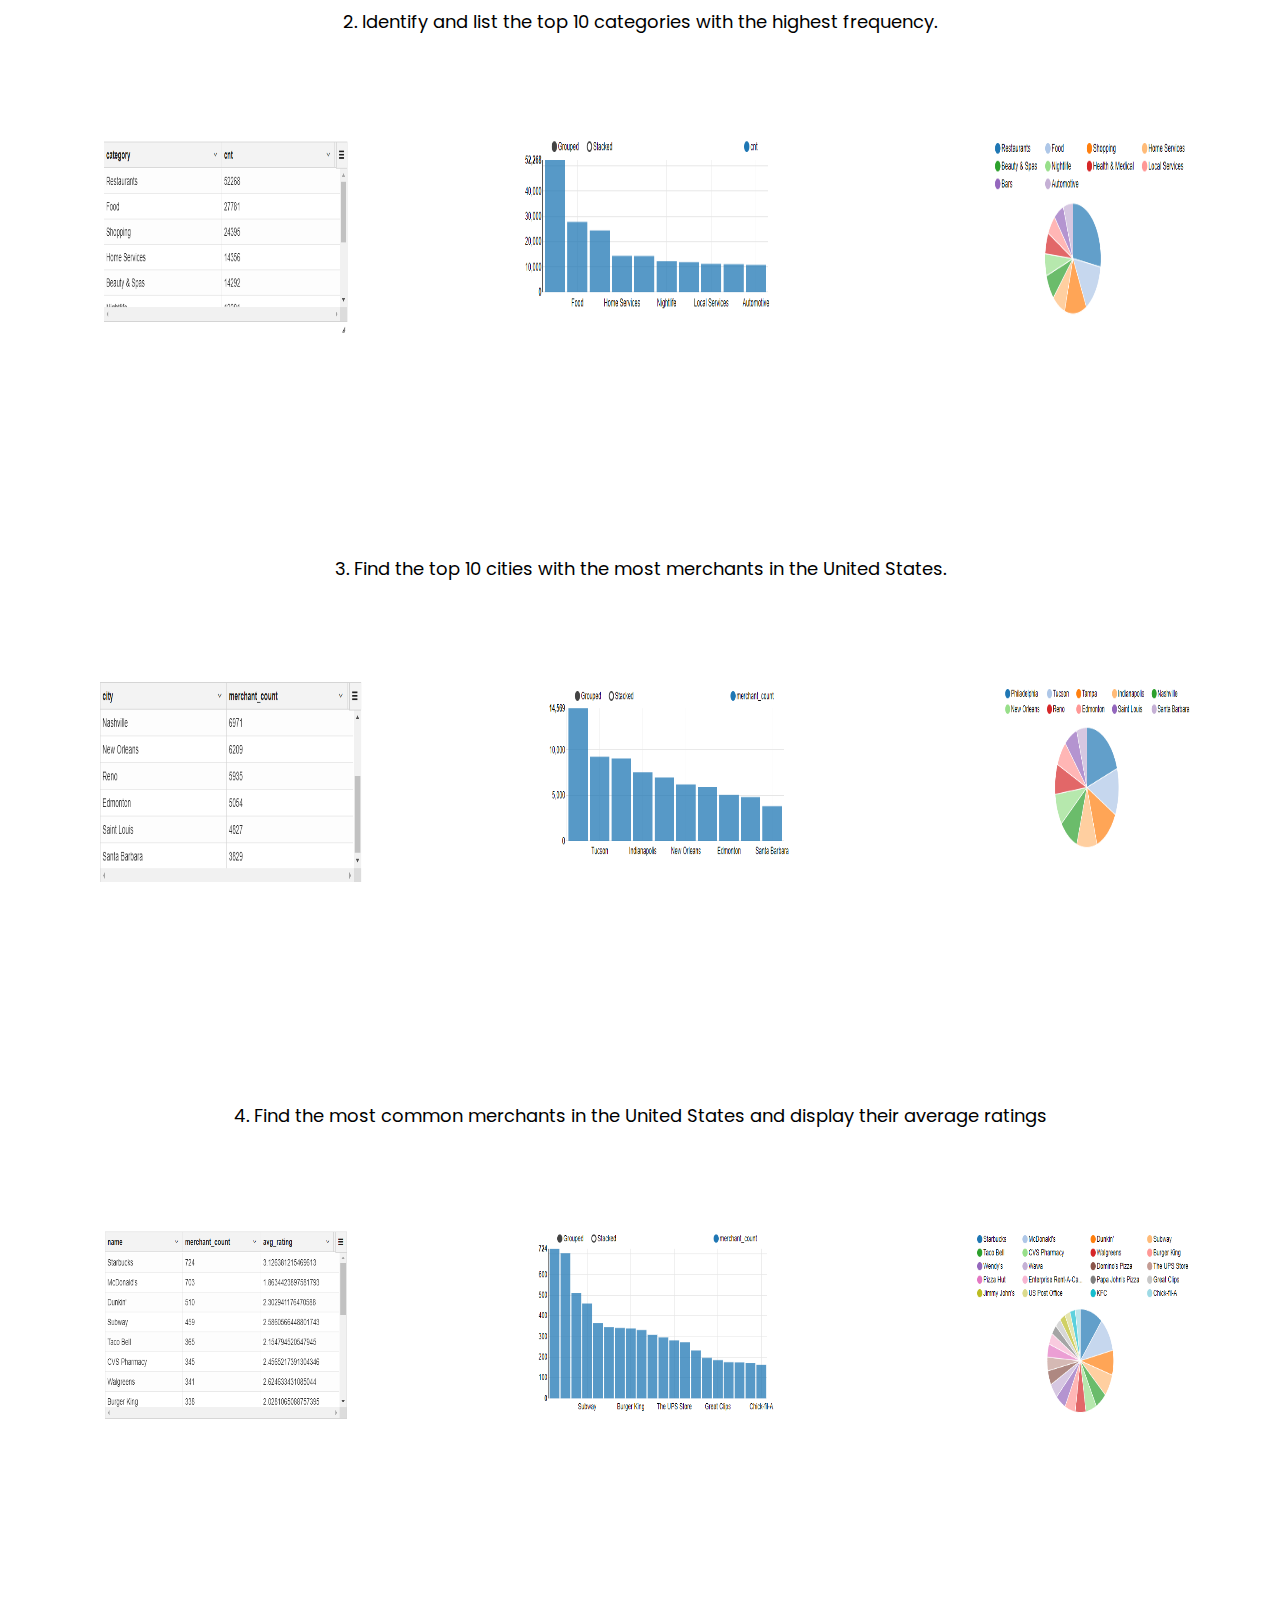
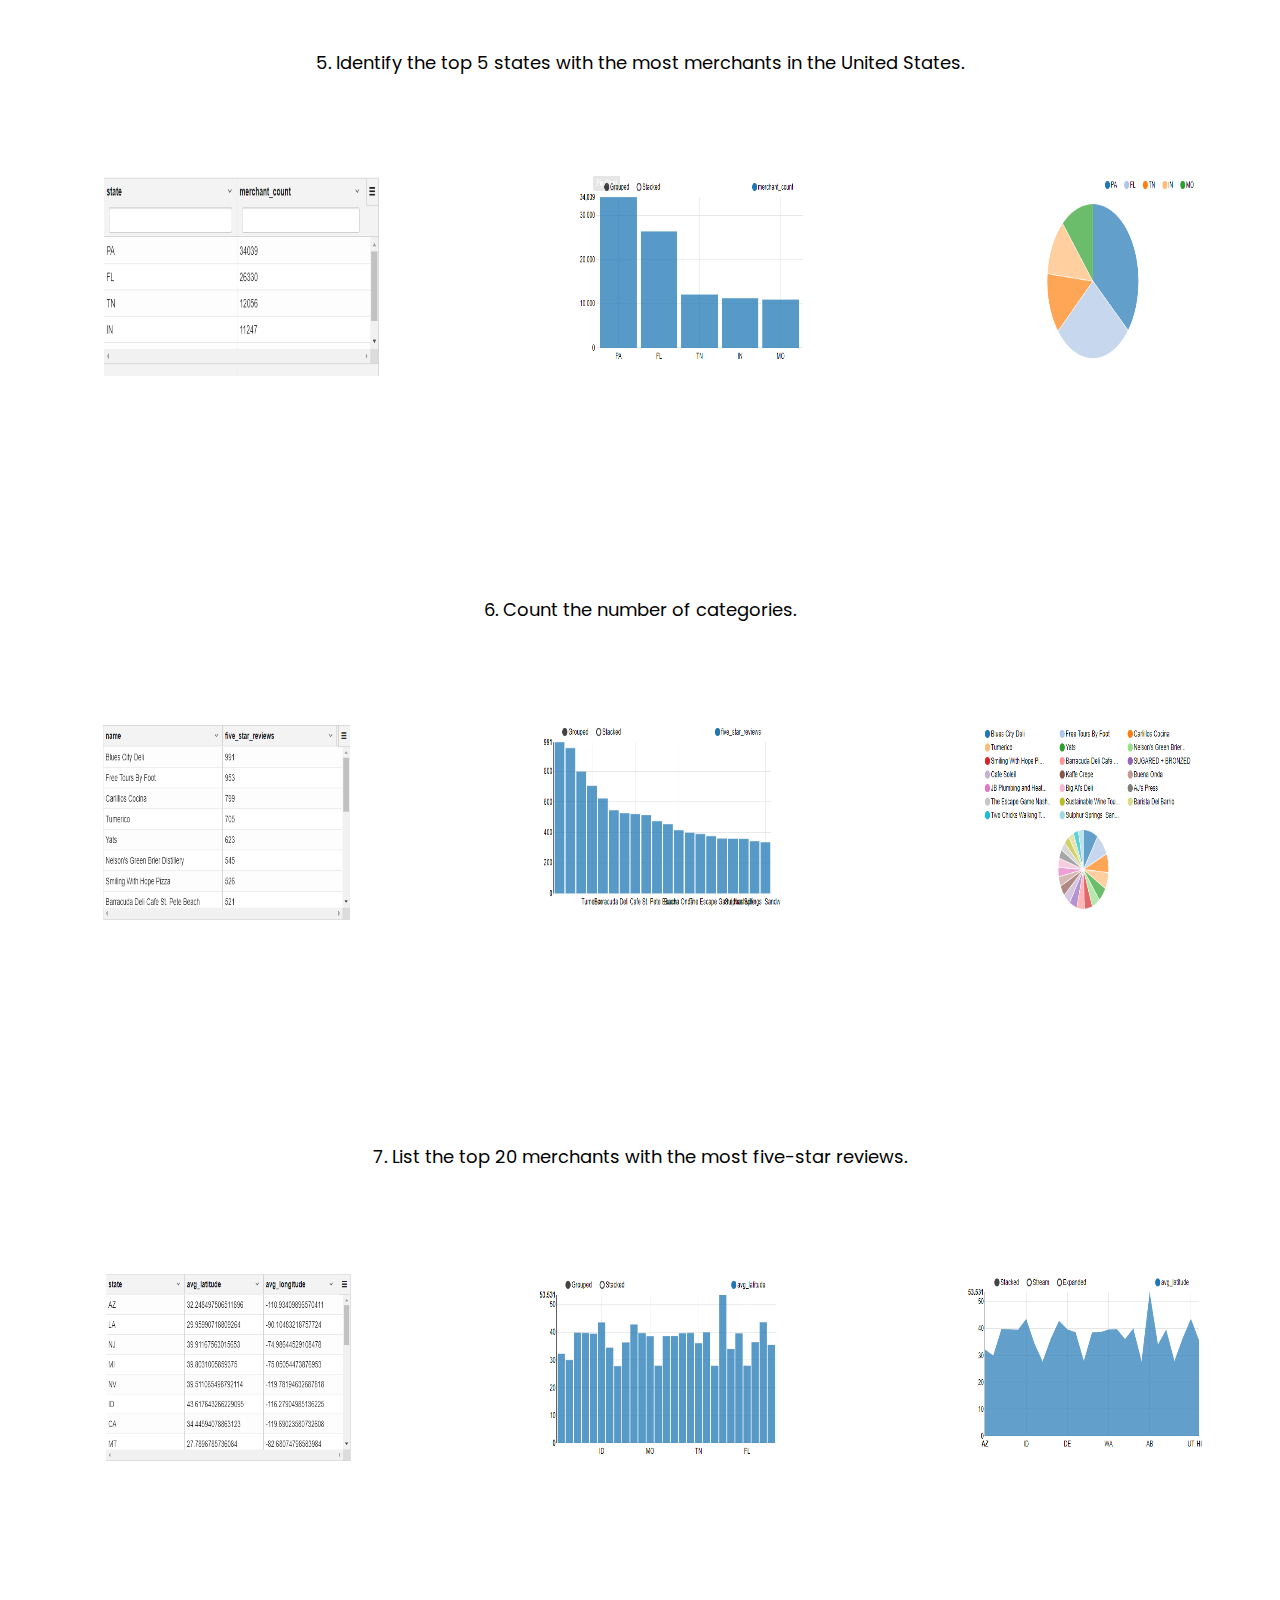
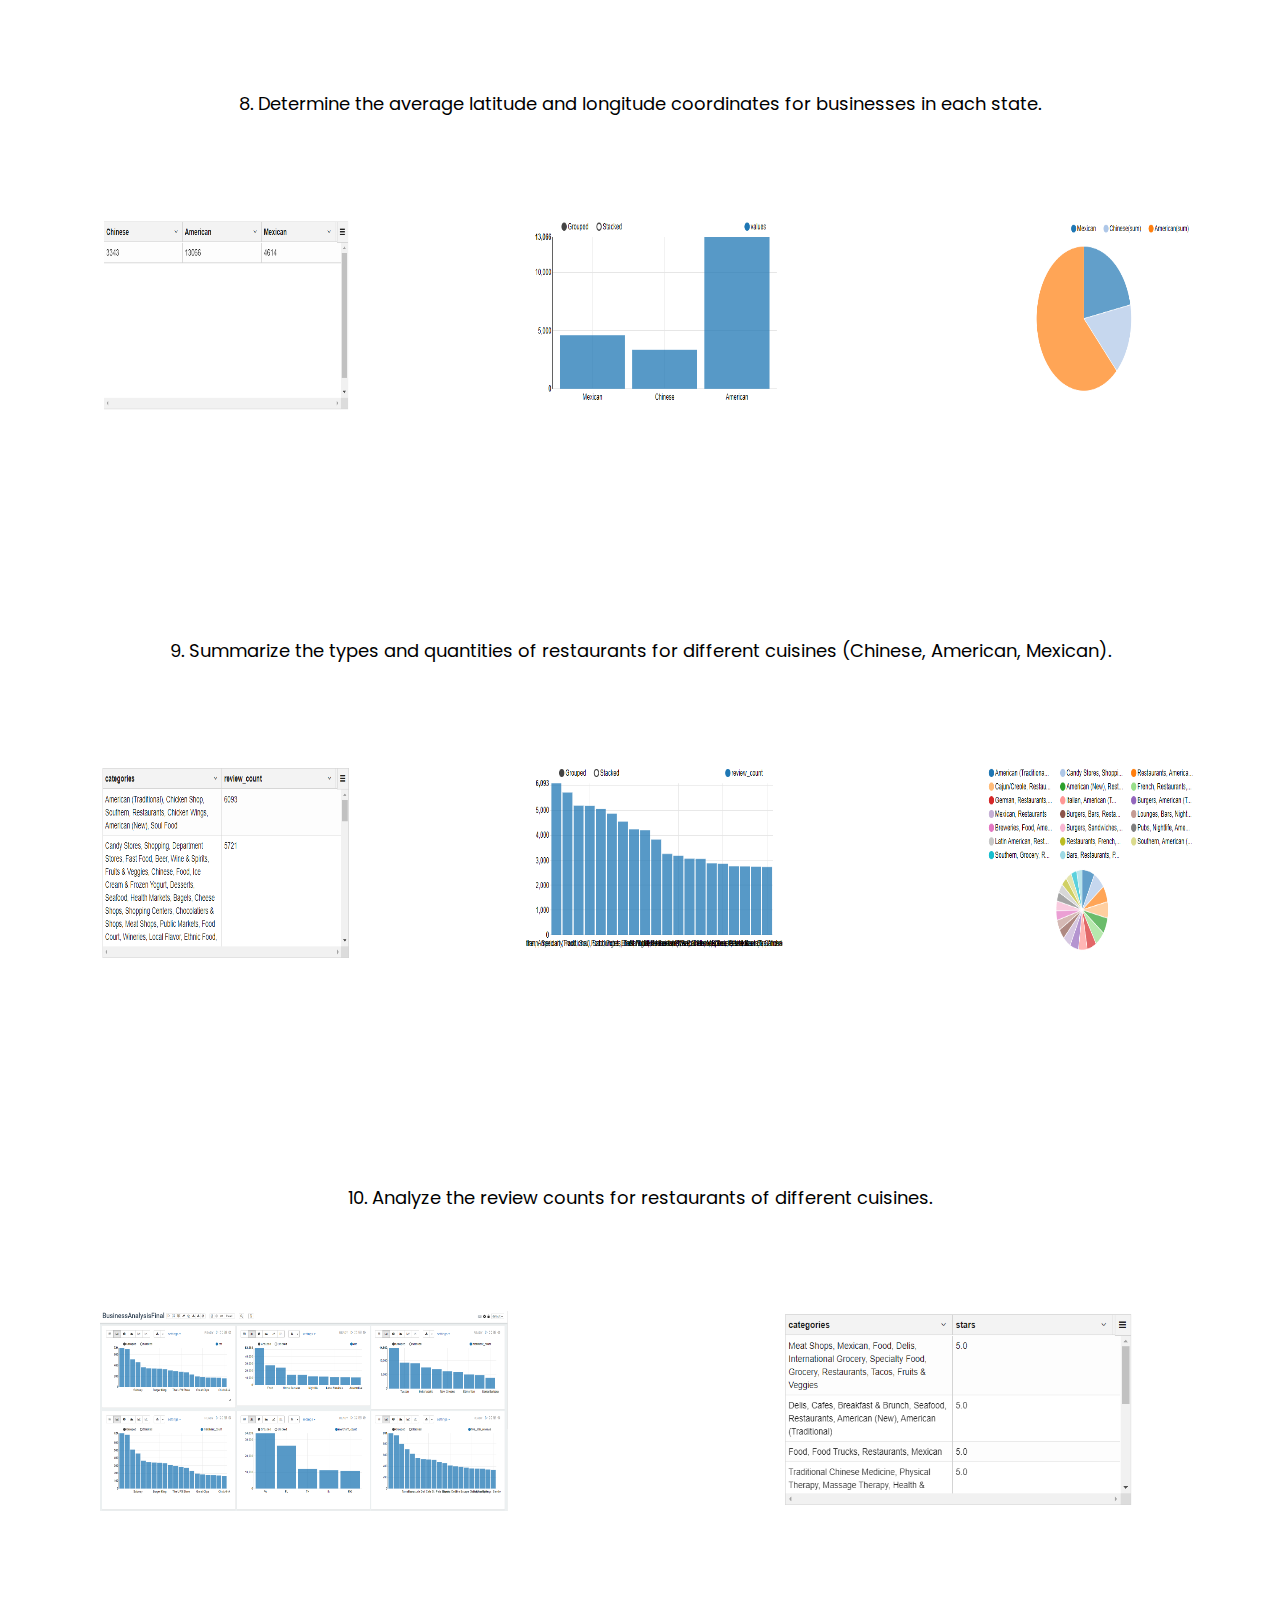
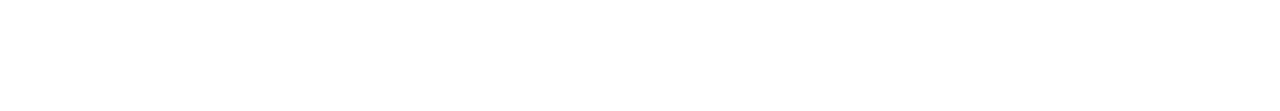
==== commit 8858bdb3: "BusinessAnalysis component added" ====
--- a/Components/BusinessAnalysis.html
+++ b/Components/BusinessAnalysis.html
@@ -87,7 +87,7 @@
           </main>
           <div class="container">
             <div>
-              <h1 class="bussnes_heading">Identify the most common merchants in the United States.</h1>
+              <h1 class="bussnes_heading">1 .Identify the most common merchants in the United States.</h1>
             </div>
             <div class="bussness_img">
 
@@ -115,7 +115,7 @@
           </div>
           <div class="container">
             <div>
-              <h1 class="bussnes_heading">Identify the most common merchants in the United States.</h1>
+              <h1 class="bussnes_heading">2.	Identify and list the top 10 categories with the highest frequency.</h1>
             </div>
             <div class="bussness_img">
 
@@ -143,7 +143,7 @@
           </div>
           <div class="container">
             <div>
-              <h1 class="bussnes_heading">Identify the most common merchants in the United States.</h1>
+              <h1 class="bussnes_heading">3.	Find the top 10 cities with the most merchants in the United States.</h1>
             </div>
             <div class="bussness_img">
 
@@ -171,7 +171,7 @@
           </div>
           <div class="container">
             <div>
-              <h1 class="bussnes_heading">Identify the most common merchants in the United States.</h1>
+              <h1 class="bussnes_heading">4.	Find the most common merchants in the United States and display their average ratings</h1>
             </div>
             <div class="bussness_img">
 
@@ -199,7 +199,7 @@
           </div>
           <div class="container">
             <div>
-              <h1 class="bussnes_heading">Identify the most common merchants in the United States.</h1>
+              <h1 class="bussnes_heading">5.	Identify the top 5 states with the most merchants in the United States.</h1>
             </div>
             <div class="bussness_img">
 
@@ -227,7 +227,7 @@
           </div>
           <div class="container">
             <div>
-              <h1 class="bussnes_heading">Identify the most common merchants in the United States.</h1>
+              <h1 class="bussnes_heading">6.	Count the number of categories.</h1>
             </div>
             <div class="bussness_img">
 
@@ -255,7 +255,7 @@
           </div>
           <div class="container">
             <div>
-              <h1 class="bussnes_heading">Identify the most common merchants in the United States.</h1>
+              <h1 class="bussnes_heading">7.	List the top 20 merchants with the most five-star reviews.</h1>
             </div>
             <div class="bussness_img">
 
@@ -283,7 +283,7 @@
           </div>
           <div class="container">
             <div>
-              <h1 class="bussnes_heading">Identify the most common merchants in the United States.</h1>
+              <h1 class="bussnes_heading">8.	Determine the average latitude and longitude coordinates for businesses in each state.</h1>
             </div>
             <div class="bussness_img">
 
@@ -311,7 +311,7 @@
           </div>
           <div class="container">
             <div>
-              <h1 class="bussnes_heading">Identify the most common merchants in the United States.</h1>
+              <h1 class="bussnes_heading">9.	Summarize the types and quantities of restaurants for different cuisines (Chinese, American, Mexican).</h1>
             </div>
             <div class="bussness_img">
 
@@ -339,7 +339,7 @@
           </div>
           <div class="container">
             <div>
-              <h1 class="bussnes_heading">Identify the most common merchants in the United States.</h1>
+              <h1 class="bussnes_heading">10. Analyze the review counts for restaurants of different cuisines.</h1>
             </div>
             <div class="bussness_img">
 
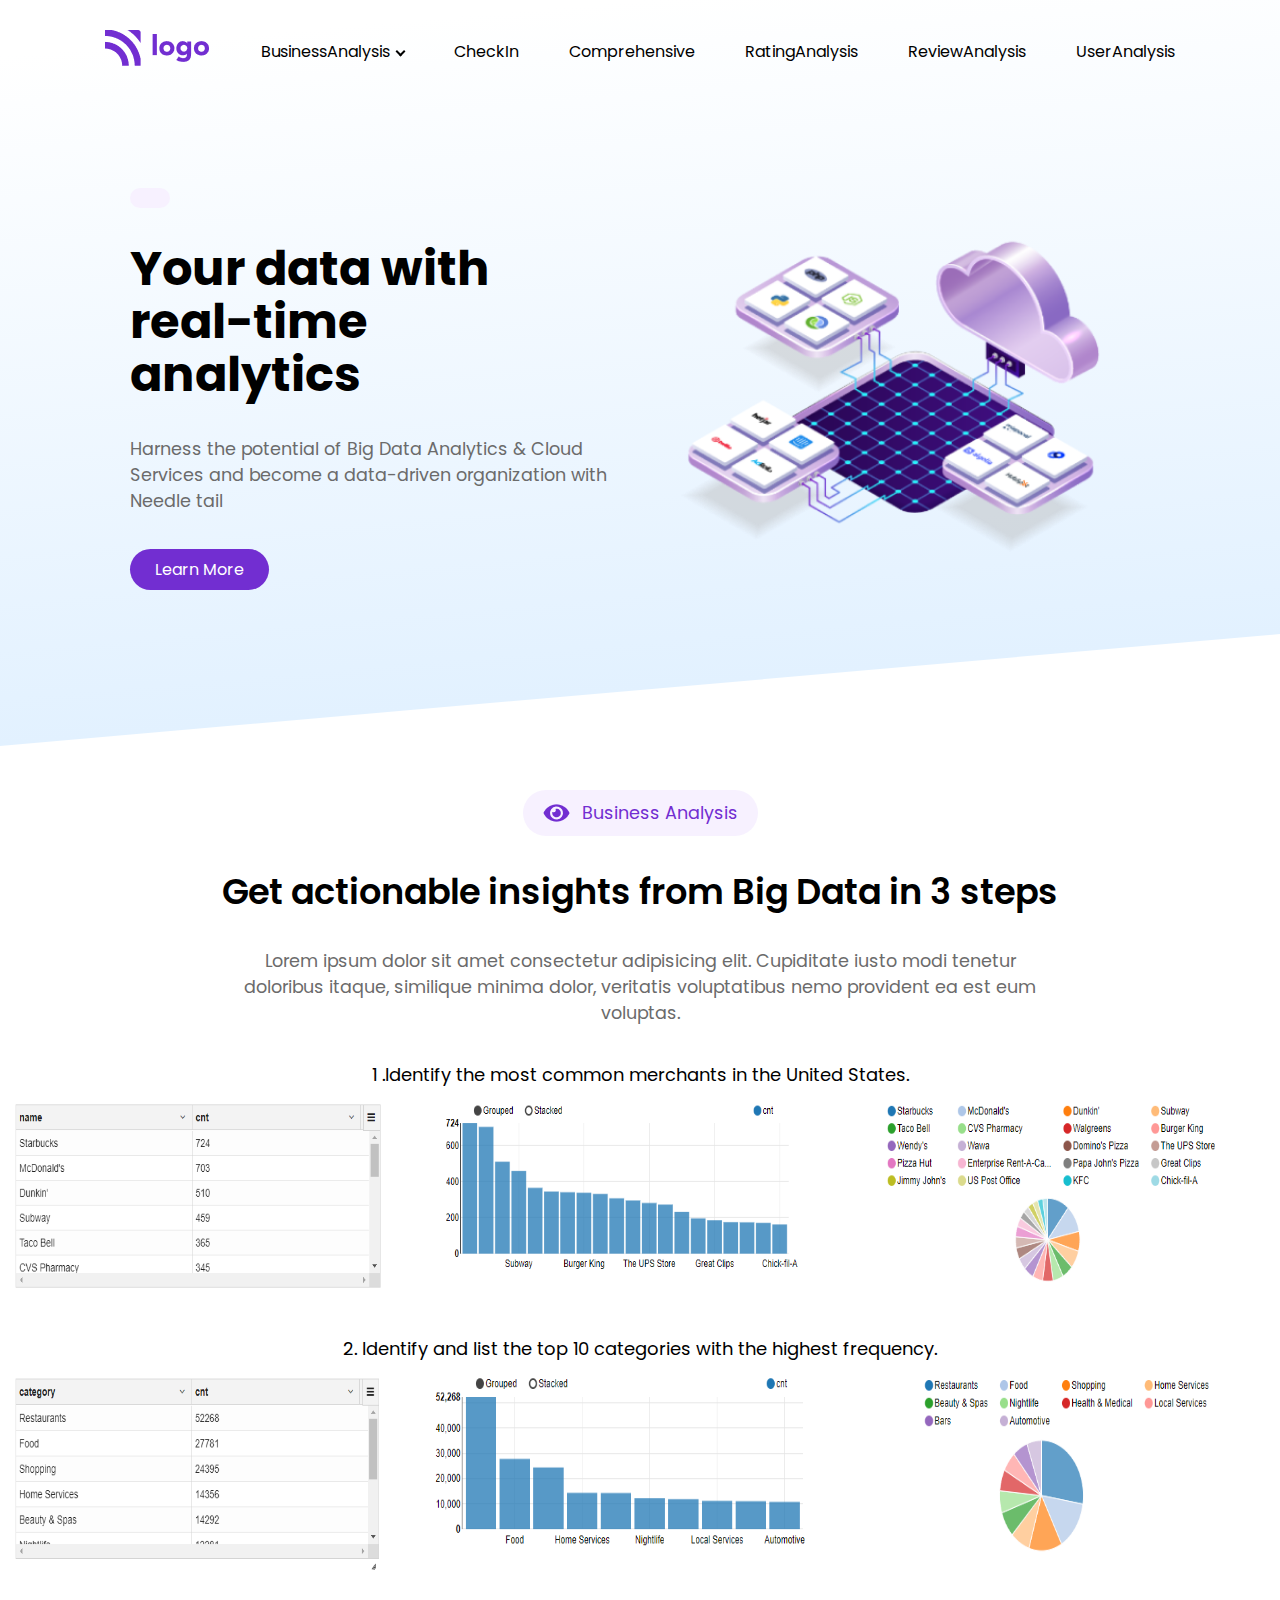
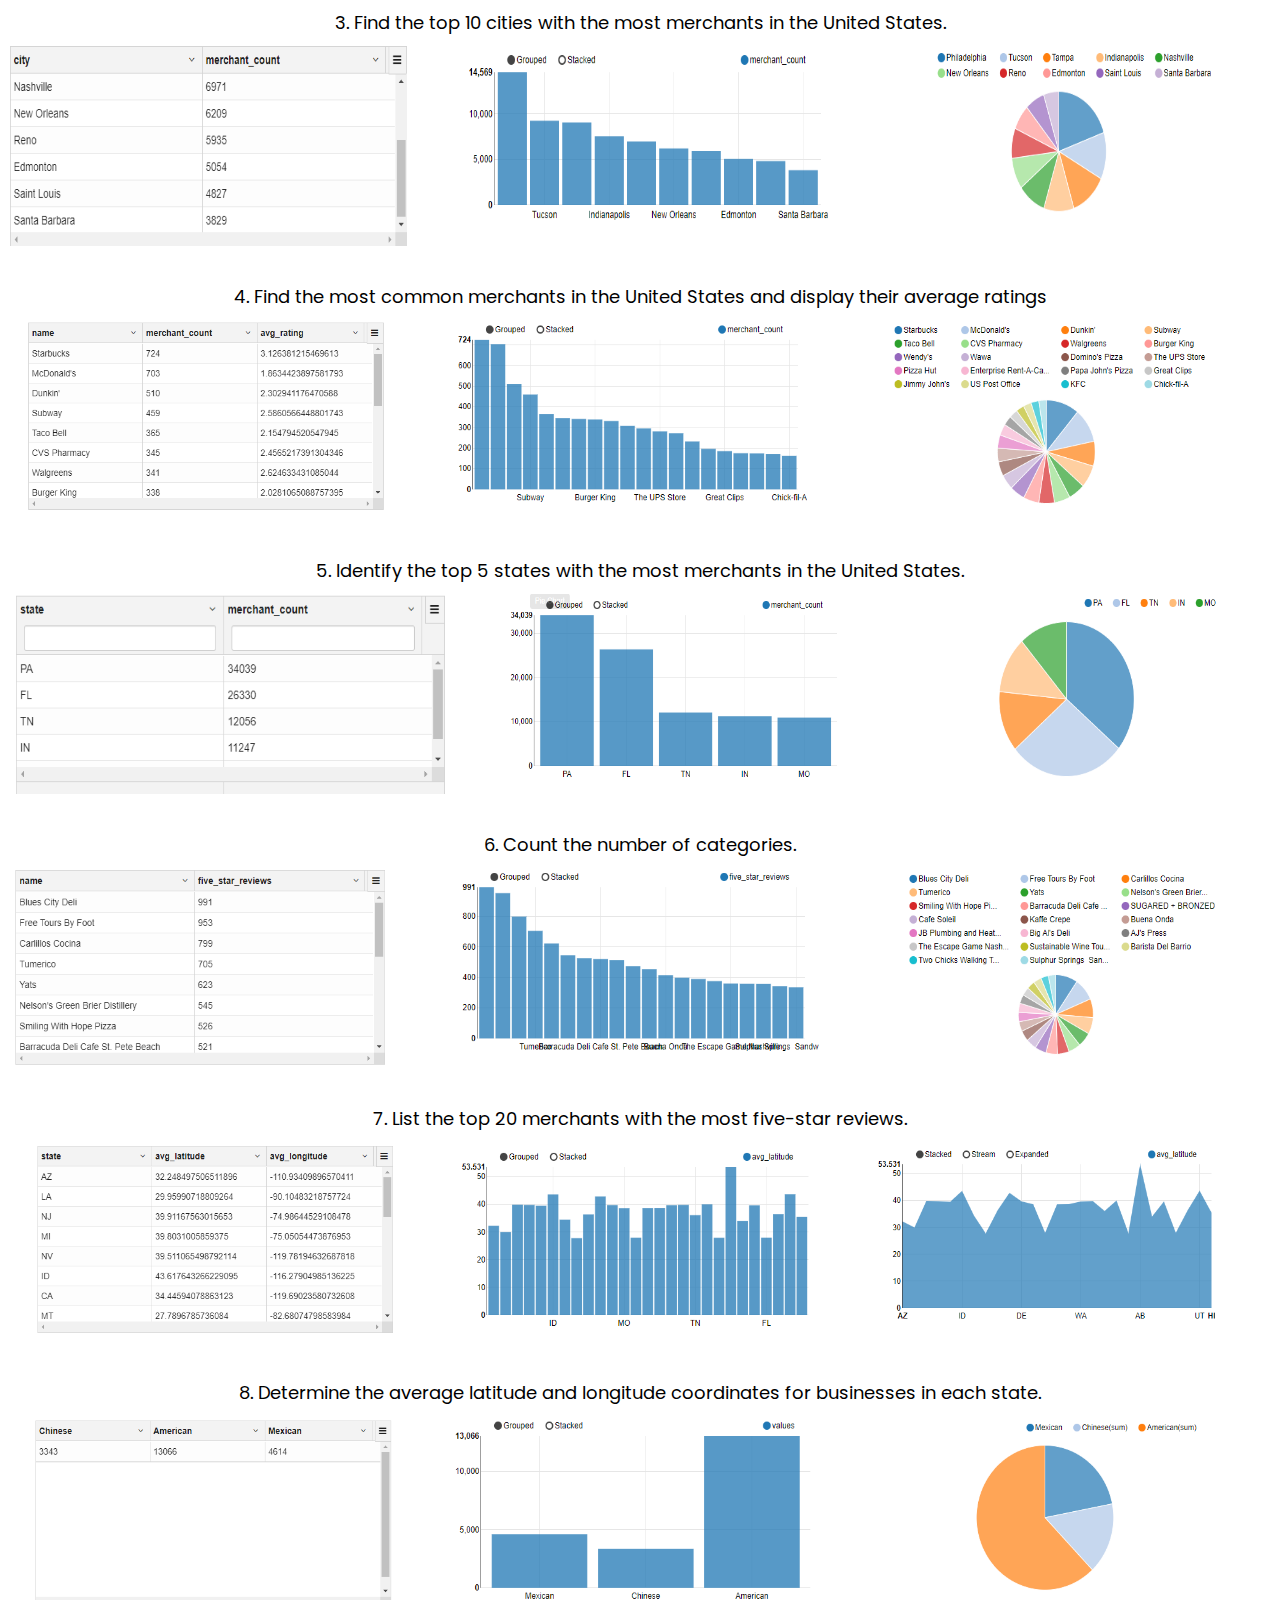
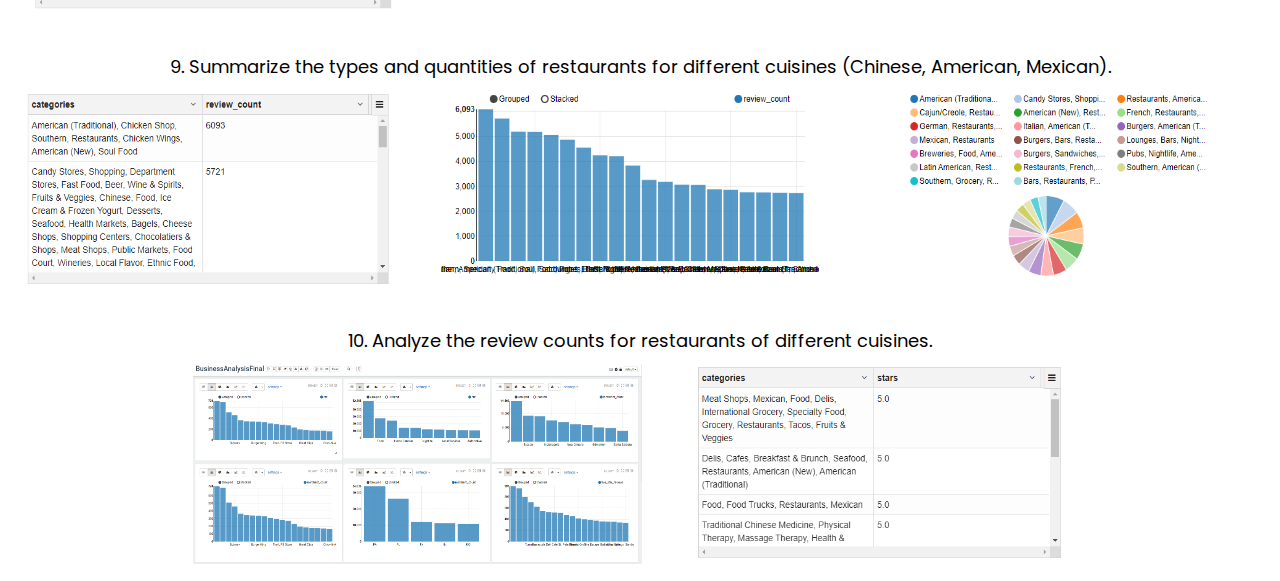
==== commit 93701297: "BusinessAnalysis component added" ====
--- a/Components/BusinessAnalysis.html
+++ b/Components/BusinessAnalysis.html
@@ -92,23 +92,20 @@
             <div class="bussness_img">
 
               <div>
-                <input type="checkbox" id="zoomCheck">
-                  <label for="zoomCheck">
+
                     <img class="img" src="./../Business/1/Capture.PNG"alt="">
                   </div>
-                </label>
-              <div>
-                <input type="checkbox" id="zoomCheck">
-                <label for="zoomCheck">
+
+              <div>
+
                   <img class="img" src="./../Business/1/Capture2.PNG"alt="">
                 </div>
-                </label>
-              <div>
-                <input type="checkbox" id="zoomCheck">
-                <label for="zoomCheck">
+
+              <div>
+
                   <img class="img" src="./../Business/1/Capture3.PNG"alt="">
                 </div>
-                </label>
+
               </div>
             <div>
             </div>
@@ -120,23 +117,20 @@
             <div class="bussness_img">
 
               <div>
-                <input type="checkbox" id="zoomCheck">
-                  <label for="zoomCheck">
+
                     <img class="img" src="./../Business/2/Capture.PNG"alt="">
                   </div>
-                </label>
-              <div>
-                <input type="checkbox" id="zoomCheck">
-                <label for="zoomCheck">
+
+              <div>
+
                   <img class="img" src="./../Business/2/Capture2.PNG"alt="">
                 </div>
-                </label>
-              <div>
-                <input type="checkbox" id="zoomCheck">
-                <label for="zoomCheck">
+
+              <div>
+
                   <img class="img" src="./../Business/2/Capture3.PNG"alt="">
                 </div>
-                </label>
+
               </div>
             <div>
             </div>
@@ -148,23 +142,20 @@
             <div class="bussness_img">
 
               <div>
-                <input type="checkbox" id="zoomCheck">
-                  <label for="zoomCheck">
+
                     <img class="img" src="./../Business/3/Capture.PNG"alt="">
                   </div>
-                </label>
-              <div>
-                <input type="checkbox" id="zoomCheck">
-                <label for="zoomCheck">
+
+              <div>
+
                   <img class="img" src="./../Business/3/Capture2.PNG"alt="">
                 </div>
-                </label>
-              <div>
-                <input type="checkbox" id="zoomCheck">
-                <label for="zoomCheck">
+
+              <div>
+
                   <img class="img" src="./../Business/3/Capture3.PNG"alt="">
                 </div>
-                </label>
+
               </div>
             <div>
             </div>
@@ -176,23 +167,20 @@
             <div class="bussness_img">
 
               <div>
-                <input type="checkbox" id="zoomCheck">
-                  <label for="zoomCheck">
+
                     <img class="img" src="./../Business/4/Capture.PNG"alt="">
                   </div>
-                </label>
-              <div>
-                <input type="checkbox" id="zoomCheck">
-                <label for="zoomCheck">
+
+              <div>
+
                   <img class="img" src="./../Business/4/Capture2.PNG"alt="">
                 </div>
-                </label>
-              <div>
-                <input type="checkbox" id="zoomCheck">
-                <label for="zoomCheck">
+ 
+              <div>
+
                   <img class="img" src="./../Business/4/Capture3.PNG"alt="">
                 </div>
-                </label>
+
               </div>
             <div>
             </div>
@@ -204,23 +192,18 @@
             <div class="bussness_img">
 
               <div>
-                <input type="checkbox" id="zoomCheck">
-                  <label for="zoomCheck">
                     <img class="img" src="./../Business/5/Capture.PNG"alt="">
                   </div>
-                </label>
-              <div>
-                <input type="checkbox" id="zoomCheck">
-                <label for="zoomCheck">
+
+              <div>
+
                   <img class="img" src="./../Business/5/Capture2.PNG"alt="">
                 </div>
-                </label>
-              <div>
-                <input type="checkbox" id="zoomCheck">
-                <label for="zoomCheck">
+
+              <div>
+
                   <img class="img" src="./../Business/5/Capture3.PNG"alt="">
                 </div>
-                </label>
               </div>
             <div>
             </div>
@@ -232,23 +215,20 @@
             <div class="bussness_img">
 
               <div>
-                <input type="checkbox" id="zoomCheck">
-                  <label for="zoomCheck">
+
                     <img class="img" src="./../Business/6/Capture.PNG"alt="">
                   </div>
-                </label>
-              <div>
-                <input type="checkbox" id="zoomCheck">
-                <label for="zoomCheck">
+
+              <div>
+
                   <img class="img" src="./../Business/6/Capture2.PNG"alt="">
                 </div>
-                </label>
-              <div>
-                <input type="checkbox" id="zoomCheck">
-                <label for="zoomCheck">
+
+              <div>
+
                   <img class="img" src="./../Business/6/Capture3.PNG"alt="">
                 </div>
-                </label>
+
               </div>
             <div>
             </div>
@@ -260,23 +240,20 @@
             <div class="bussness_img">
 
               <div>
-                <input type="checkbox" id="zoomCheck">
-                  <label for="zoomCheck">
+
                     <img class="img" src="./../Business/7/Capture.PNG"alt="">
                   </div>
-                </label>
-              <div>
-                <input type="checkbox" id="zoomCheck">
-                <label for="zoomCheck">
+
+              <div>
+
                   <img class="img" src="./../Business/7/Capture2.PNG"alt="">
                 </div>
-                </label>
-              <div>
-                <input type="checkbox" id="zoomCheck">
-                <label for="zoomCheck">
+
+              <div>
+
                   <img class="img" src="./../Business/7/Capture3.PNG"alt="">
                 </div>
-                </label>
+
               </div>
             <div>
             </div>
@@ -288,23 +265,20 @@
             <div class="bussness_img">
 
               <div>
-                <input type="checkbox" id="zoomCheck">
-                  <label for="zoomCheck">
+
                     <img class="img" src="./../Business/8/Capture.PNG"alt="">
                   </div>
-                </label>
-              <div>
-                <input type="checkbox" id="zoomCheck">
-                <label for="zoomCheck">
+
+              <div>
+
                   <img class="img" src="./../Business/8/Capture2.PNG"alt="">
                 </div>
-                </label>
-              <div>
-                <input type="checkbox" id="zoomCheck">
-                <label for="zoomCheck">
+
+              <div>
+
                   <img class="img" src="./../Business/8/Capture3.PNG"alt="">
                 </div>
-                </label>
+
               </div>
             <div>
             </div>
@@ -316,23 +290,20 @@
             <div class="bussness_img">
 
               <div>
-                <input type="checkbox" id="zoomCheck">
-                  <label for="zoomCheck">
+ 
                     <img class="img" src="./../Business/9/Capture.PNG"alt="">
                   </div>
-                </label>
-              <div>
-                <input type="checkbox" id="zoomCheck">
-                <label for="zoomCheck">
+
+              <div>
+
                   <img class="img" src="./../Business/9/Capture2.PNG"alt="">
                 </div>
-                </label>
-              <div>
-                <input type="checkbox" id="zoomCheck">
-                <label for="zoomCheck">
+
+              <div>
+ 
                   <img class="img" src="./../Business/9/Capture3.PNG"alt="">
                 </div>
-                </label>
+
               </div>
             <div>
             </div>
@@ -344,18 +315,15 @@
             <div class="bussness_img">
 
               <div>
-                <input type="checkbox" id="zoomCheck">
-                  <label for="zoomCheck">
+
                     <img class="img" src="./../Business/10/BUSY.PNG"alt="">
                   </div>
-                </label>
-              <div>
-                <input type="checkbox" id="zoomCheck">
-                <label for="zoomCheck">
+  
+              <div>
+
                   <img class="img" src="./../Business/10/Capture1.PNG"alt="">
                 </div>
-                </label>
-                </label>
+
               </div>
             <div>
             </div>
--- a/CSS/businessAnalysis.css
+++ b/CSS/businessAnalysis.css
@@ -15,26 +15,20 @@
 }
 .bussness_img{
     display: flex;
-    height: 500px;
+
     width: 100%;
+    justify-content: center;
 }
 .img{
-    width: 60%;
+    width: 90%;
     height: 200px;
+    margin: 10px;
+
 }
+.img {
 
-input[type=checkbox] {
-    display: none;
-  }
-  
-  .img {
-    margin: 100px;
     transition: transform 0.25s ease;
     cursor: zoom-in;
   }
   
-  input[type=checkbox]:checked ~ label > img {
-    transform: scale(2);
-    cursor: zoom-out;
-  }
 
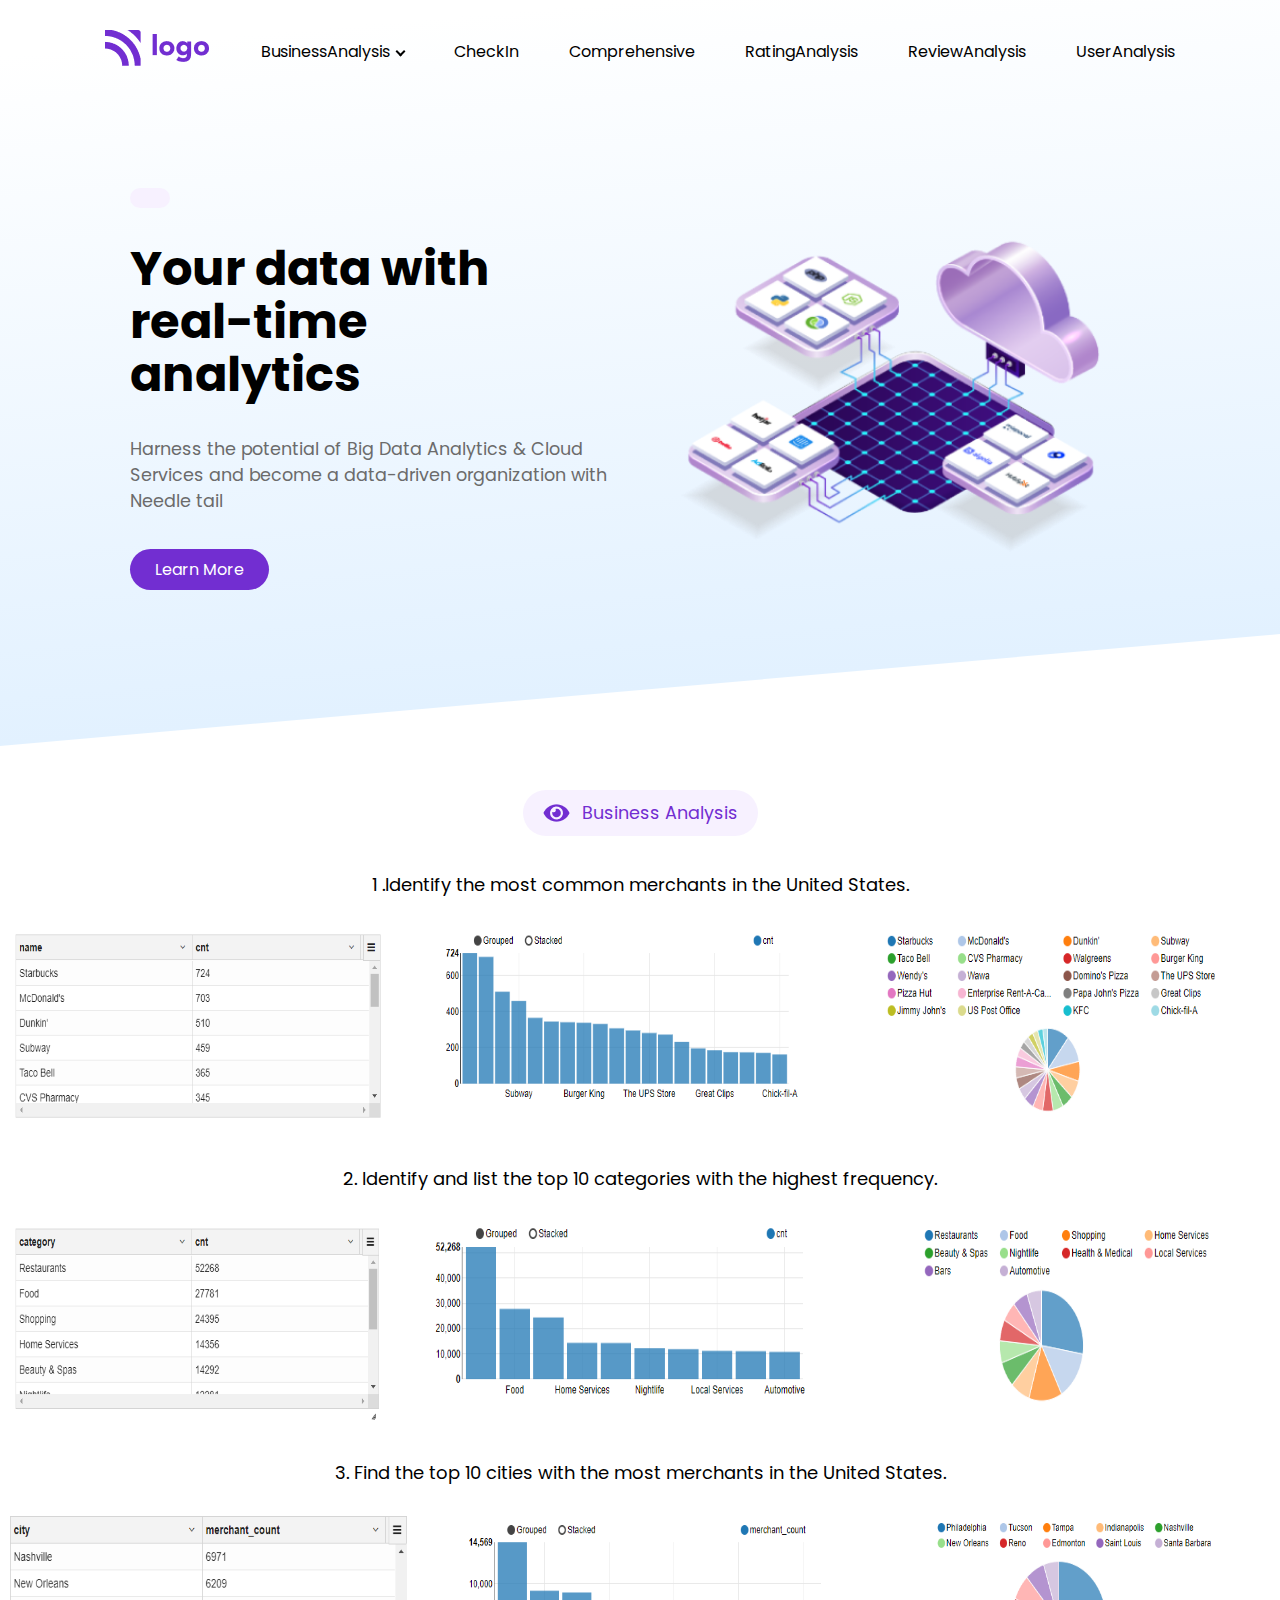
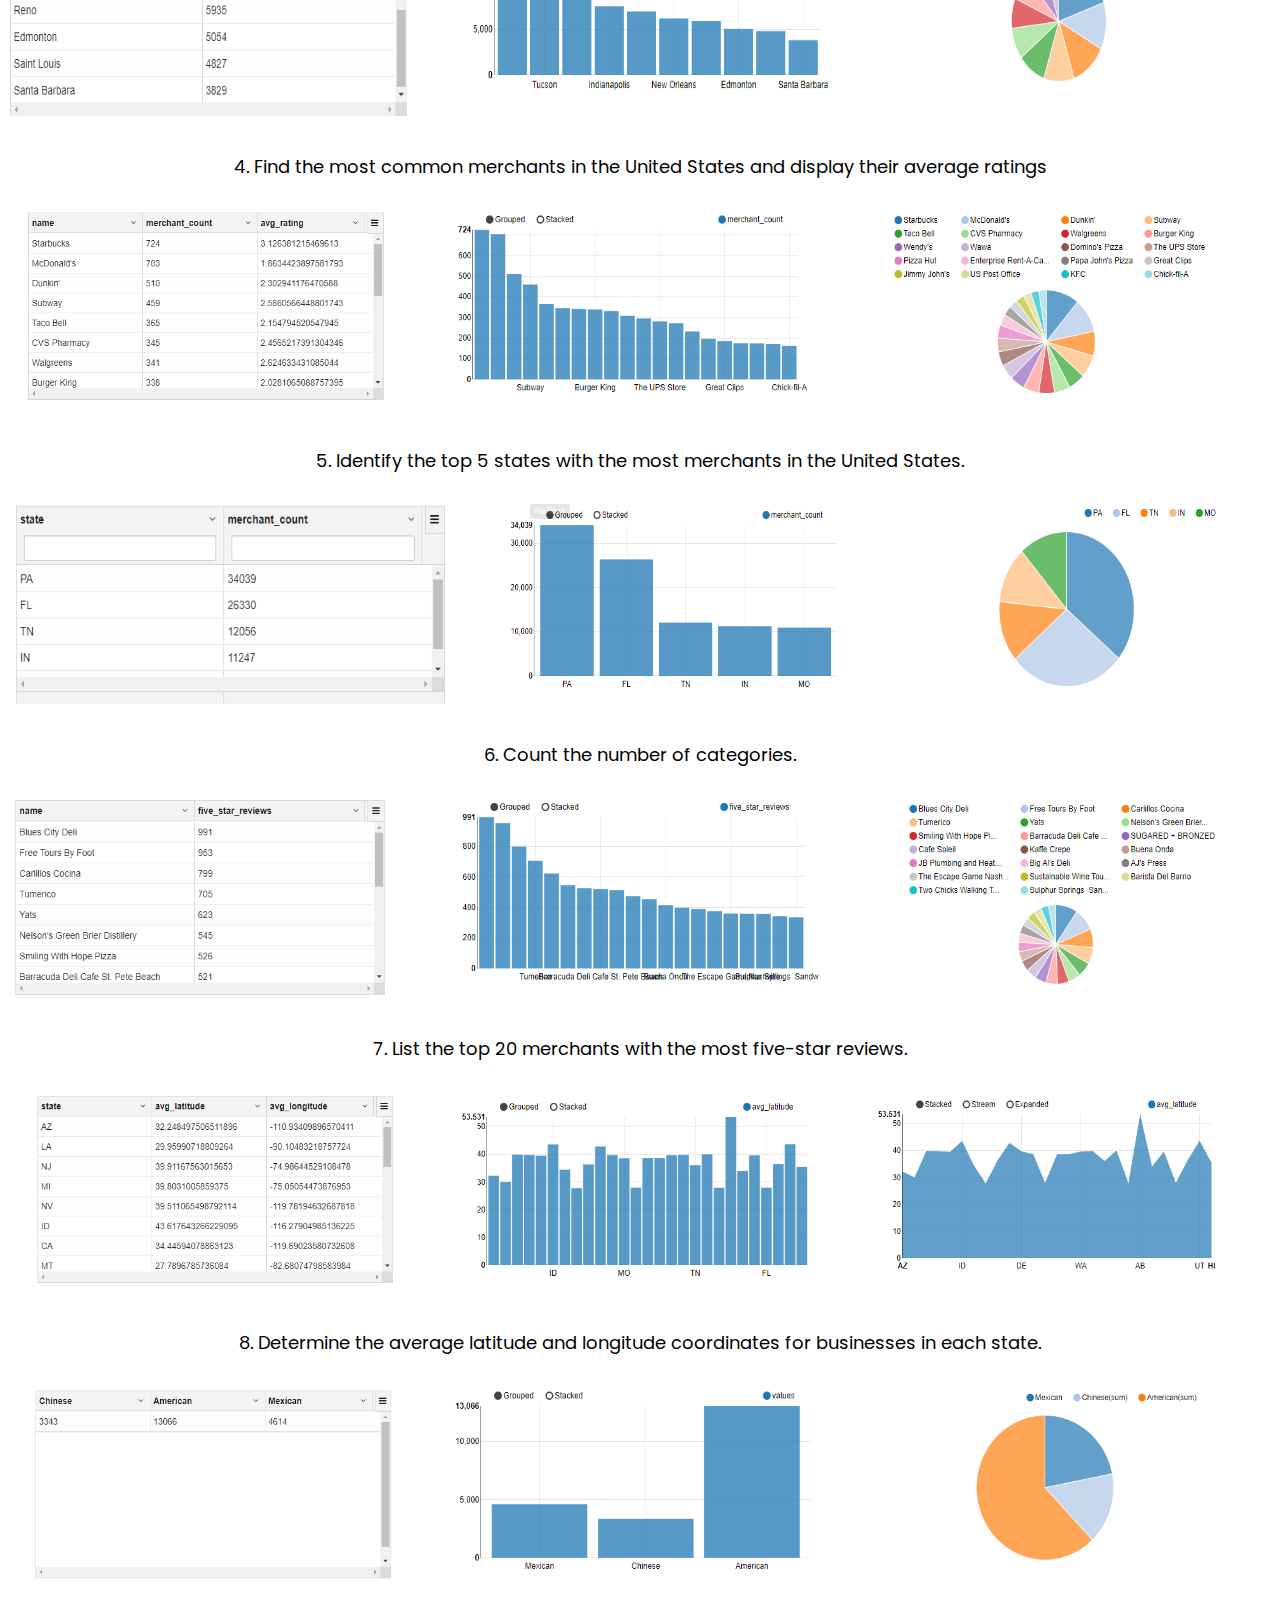
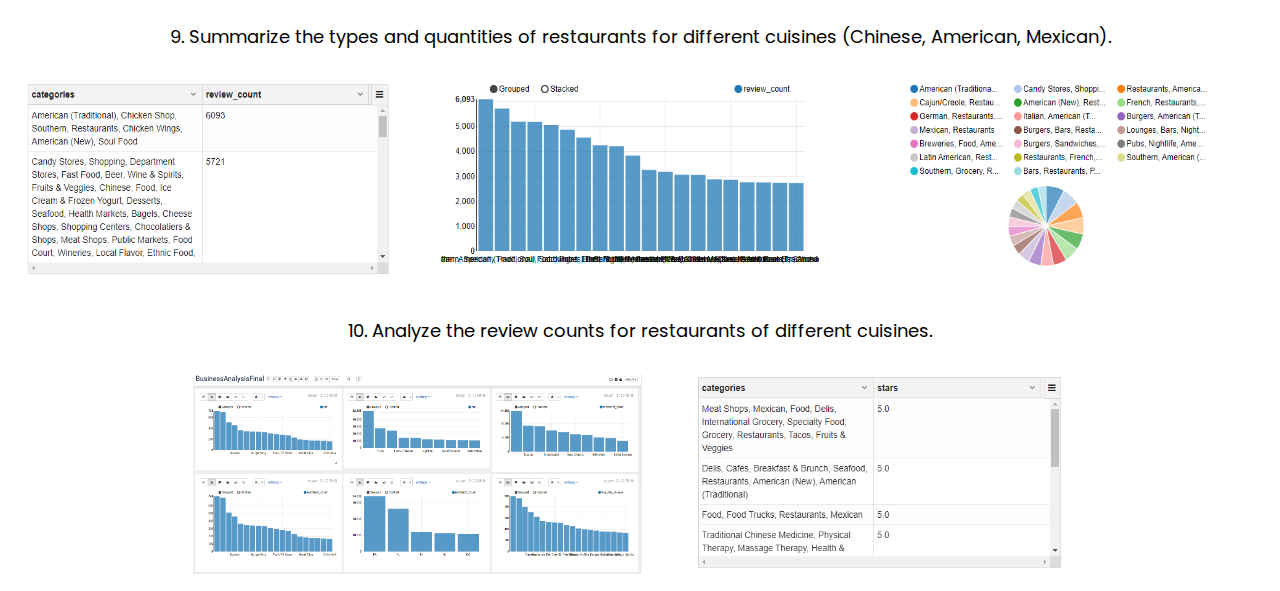
==== commit 9e13f90d: "BusinessAnalysis component added" ====
--- a/Components/BusinessAnalysis.html
+++ b/Components/BusinessAnalysis.html
@@ -73,14 +73,8 @@
                   <img src="./../images/Icon awesome-eye.png" alt="eyeImage" />
                   <span>Business Analysis</span>
                 </div>
-                <h2 class="mid-heading">
-                  Get actionable insights from Big Data in 3 steps
-                </h2>
-                <p class="mid-description">
-                  Lorem ipsum dolor sit amet consectetur adipisicing elit.
-                  Cupiditate iusto modi tenetur doloribus itaque, similique minima
-                  dolor, veritatis voluptatibus nemo provident ea est eum voluptas.
-                </p>
+                
+                
               </div>
               </div>
             </div>
@@ -323,6 +317,7 @@
 
                   <img class="img" src="./../Business/10/Capture1.PNG"alt="">
                 </div>
+
 
               </div>
             <div>
--- a/CSS/businessAnalysis.css
+++ b/CSS/businessAnalysis.css
@@ -12,6 +12,7 @@
     justify-content: center;
     padding-top: 20px;
     font-weight: normal;
+    padding-bottom: 20px;
 }
 .bussness_img{
     display: flex;
@@ -25,10 +26,8 @@
     margin: 10px;
 
 }
-.img {
 
-    transition: transform 0.25s ease;
-    cursor: zoom-in;
-  }
+
+  
   
 
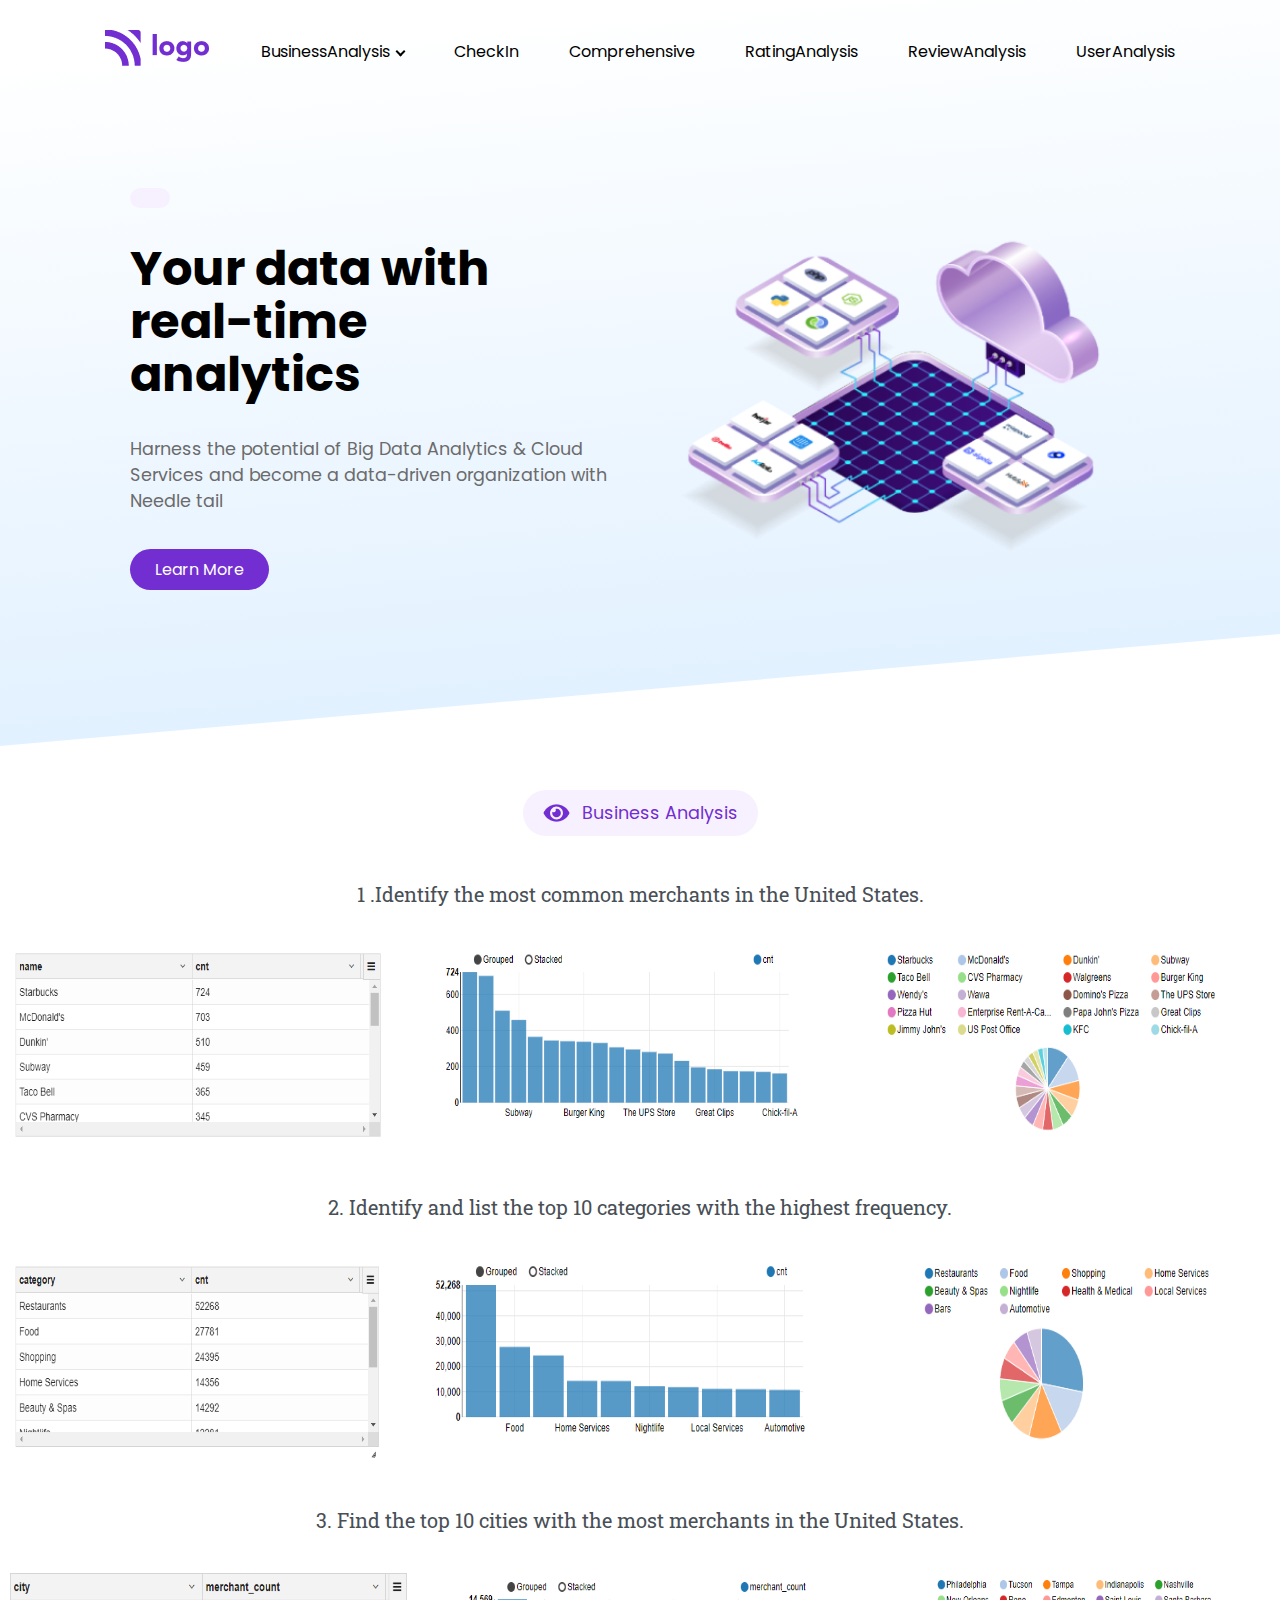
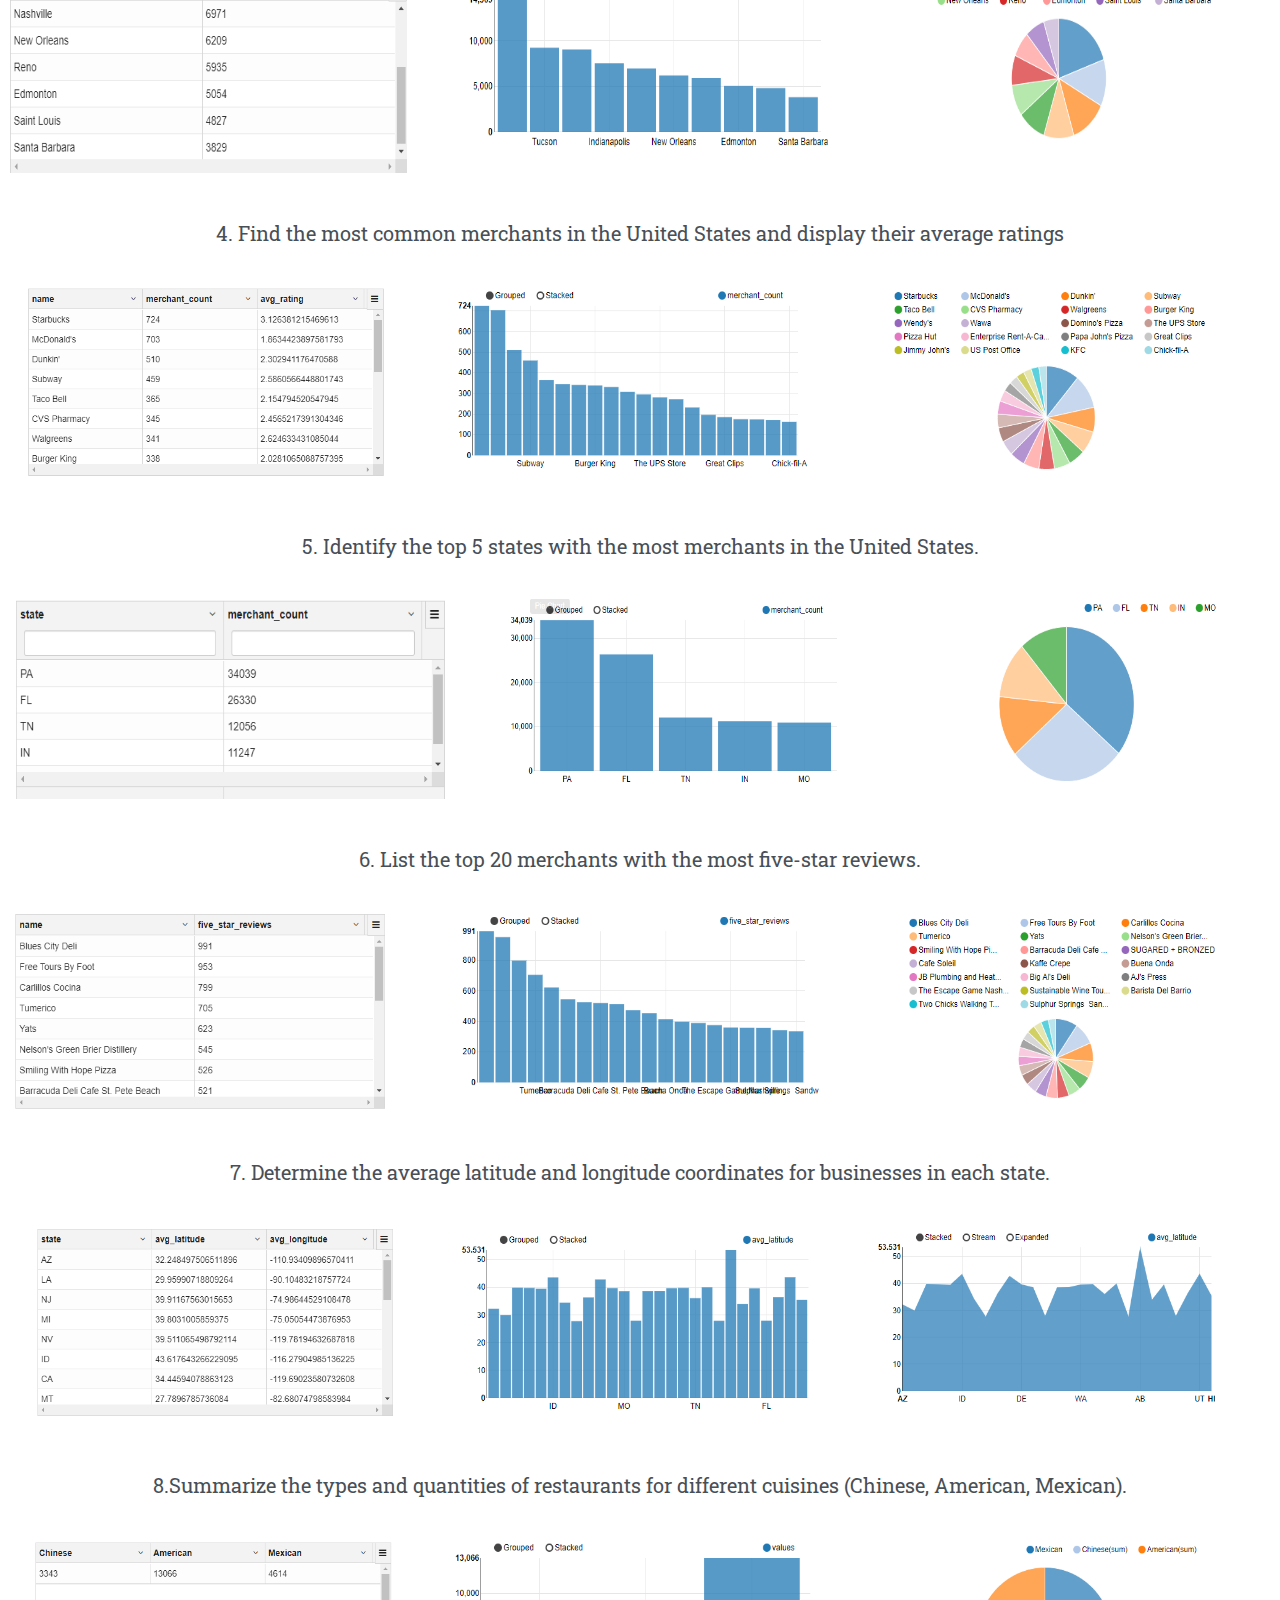
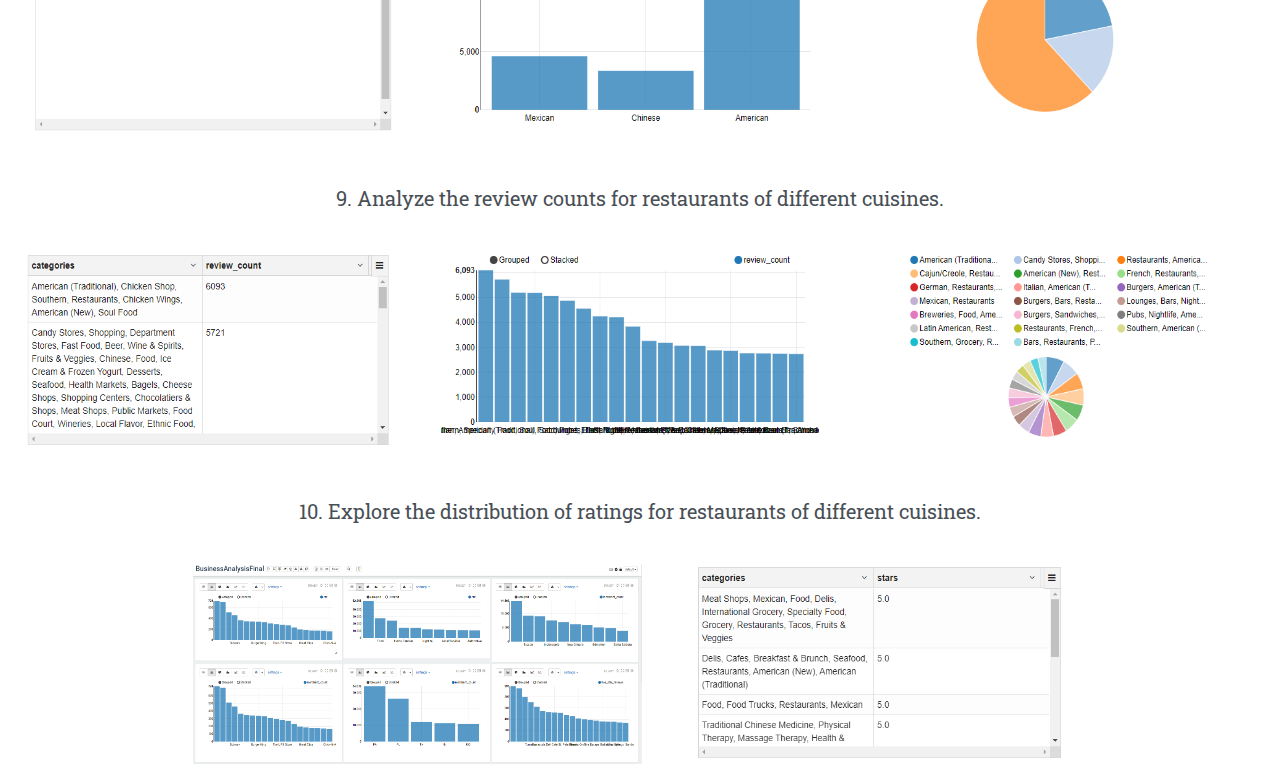
==== commit c0c98b73: "BusinessAnalysis component added" ====
--- a/Components/BusinessAnalysis.html
+++ b/Components/BusinessAnalysis.html
@@ -14,6 +14,13 @@
     <link rel="stylesheet" href="./../CSS/style.css">
     <link rel="stylesheet" href="./../CSS/businessAnalysis.css">
 
+    <!-- google front -->
+
+    <link rel="preconnect" href="https://fonts.googleapis.com">
+    <link rel="preconnect" href="https://fonts.gstatic.com" crossorigin>
+    <link href="https://fonts.googleapis.com/css2?family=Roboto+Slab:wght@100..900&display=swap" rel="stylesheet">
+      
+
     <!-- boostrap -->
     <!-- <link href="https://cdn.jsdelivr.net/npm/bootstrap@5.3.3/dist/css/bootstrap.min.css" rel="stylesheet" integrity="sha384-QWTKZyjpPEjISv5WaRU9OFeRpok6YctnYmDr5pNlyT2bRjXh0JMhjY6hW+ALEwIH" crossorigin="anonymous"> -->
 </head>
@@ -84,22 +91,15 @@
               <h1 class="bussnes_heading">1 .Identify the most common merchants in the United States.</h1>
             </div>
             <div class="bussness_img">
-
-              <div>
-
+              <div>
                     <img class="img" src="./../Business/1/Capture.PNG"alt="">
                   </div>
-
-              <div>
-
+              <div>
                   <img class="img" src="./../Business/1/Capture2.PNG"alt="">
                 </div>
-
-              <div>
-
+              <div>
                   <img class="img" src="./../Business/1/Capture3.PNG"alt="">
                 </div>
-
               </div>
             <div>
             </div>
@@ -109,22 +109,15 @@
               <h1 class="bussnes_heading">2.	Identify and list the top 10 categories with the highest frequency.</h1>
             </div>
             <div class="bussness_img">
-
-              <div>
-
+              <div>
                     <img class="img" src="./../Business/2/Capture.PNG"alt="">
                   </div>
-
-              <div>
-
+              <div>
                   <img class="img" src="./../Business/2/Capture2.PNG"alt="">
                 </div>
-
-              <div>
-
+              <div>
                   <img class="img" src="./../Business/2/Capture3.PNG"alt="">
                 </div>
-
               </div>
             <div>
             </div>
@@ -134,22 +127,15 @@
               <h1 class="bussnes_heading">3.	Find the top 10 cities with the most merchants in the United States.</h1>
             </div>
             <div class="bussness_img">
-
-              <div>
-
+              <div>
                     <img class="img" src="./../Business/3/Capture.PNG"alt="">
                   </div>
-
-              <div>
-
+              <div>
                   <img class="img" src="./../Business/3/Capture2.PNG"alt="">
                 </div>
-
-              <div>
-
+              <div>
                   <img class="img" src="./../Business/3/Capture3.PNG"alt="">
                 </div>
-
               </div>
             <div>
             </div>
@@ -159,22 +145,15 @@
               <h1 class="bussnes_heading">4.	Find the most common merchants in the United States and display their average ratings</h1>
             </div>
             <div class="bussness_img">
-
-              <div>
-
+              <div>
                     <img class="img" src="./../Business/4/Capture.PNG"alt="">
                   </div>
-
-              <div>
-
+              <div>
                   <img class="img" src="./../Business/4/Capture2.PNG"alt="">
                 </div>
- 
-              <div>
-
+              <div>
                   <img class="img" src="./../Business/4/Capture3.PNG"alt="">
                 </div>
-
               </div>
             <div>
             </div>
@@ -184,18 +163,13 @@
               <h1 class="bussnes_heading">5.	Identify the top 5 states with the most merchants in the United States.</h1>
             </div>
             <div class="bussness_img">
-
               <div>
                     <img class="img" src="./../Business/5/Capture.PNG"alt="">
                   </div>
-
-              <div>
-
+              <div>
                   <img class="img" src="./../Business/5/Capture2.PNG"alt="">
                 </div>
-
-              <div>
-
+              <div>
                   <img class="img" src="./../Business/5/Capture3.PNG"alt="">
                 </div>
               </div>
@@ -204,121 +178,87 @@
           </div>
           <div class="container">
             <div>
-              <h1 class="bussnes_heading">6.	Count the number of categories.</h1>
-            </div>
-            <div class="bussness_img">
-
-              <div>
-
+              <h1 class="bussnes_heading">6.	List the top 20 merchants with the most five-star reviews.</h1>
+            </div>
+            <div class="bussness_img">
+              <div>
                     <img class="img" src="./../Business/6/Capture.PNG"alt="">
                   </div>
-
-              <div>
-
+              <div>
                   <img class="img" src="./../Business/6/Capture2.PNG"alt="">
                 </div>
-
-              <div>
-
+              <div>
                   <img class="img" src="./../Business/6/Capture3.PNG"alt="">
                 </div>
-
-              </div>
-            <div>
-            </div>
-          </div>
-          <div class="container">
-            <div>
-              <h1 class="bussnes_heading">7.	List the top 20 merchants with the most five-star reviews.</h1>
-            </div>
-            <div class="bussness_img">
-
-              <div>
-
+              </div>
+            <div>
+            </div>
+          </div>
+          <div class="container">
+            <div>
+              <h1 class="bussnes_heading">7.	Determine the average latitude and longitude coordinates for businesses in each state.</h1>
+            </div>
+            <div class="bussness_img">
+              <div>
                     <img class="img" src="./../Business/7/Capture.PNG"alt="">
                   </div>
-
-              <div>
-
+              <div>
                   <img class="img" src="./../Business/7/Capture2.PNG"alt="">
                 </div>
-
-              <div>
-
+              <div>
                   <img class="img" src="./../Business/7/Capture3.PNG"alt="">
                 </div>
-
-              </div>
-            <div>
-            </div>
-          </div>
-          <div class="container">
-            <div>
-              <h1 class="bussnes_heading">8.	Determine the average latitude and longitude coordinates for businesses in each state.</h1>
-            </div>
-            <div class="bussness_img">
-
-              <div>
-
+              </div>
+            <div>
+            </div>
+          </div>
+          <div class="container">
+            <div>
+              <h1 class="bussnes_heading">8.Summarize the types and quantities of restaurants for different cuisines (Chinese, American, Mexican).</h1>
+            </div>
+            <div class="bussness_img">
+              <div>
                     <img class="img" src="./../Business/8/Capture.PNG"alt="">
                   </div>
-
-              <div>
-
+              <div>
                   <img class="img" src="./../Business/8/Capture2.PNG"alt="">
                 </div>
-
-              <div>
-
+              <div>
                   <img class="img" src="./../Business/8/Capture3.PNG"alt="">
                 </div>
-
-              </div>
-            <div>
-            </div>
-          </div>
-          <div class="container">
-            <div>
-              <h1 class="bussnes_heading">9.	Summarize the types and quantities of restaurants for different cuisines (Chinese, American, Mexican).</h1>
-            </div>
-            <div class="bussness_img">
-
-              <div>
- 
+              </div>
+            <div>
+            </div>
+          </div>
+          <div class="container">
+            <div>
+              <h1 class="bussnes_heading">9.	Analyze the review counts for restaurants of different cuisines.</h1>
+            </div>
+            <div class="bussness_img">
+              <div>
                     <img class="img" src="./../Business/9/Capture.PNG"alt="">
                   </div>
-
-              <div>
-
+              <div>
                   <img class="img" src="./../Business/9/Capture2.PNG"alt="">
                 </div>
-
-              <div>
- 
+              <div>
                   <img class="img" src="./../Business/9/Capture3.PNG"alt="">
                 </div>
-
-              </div>
-            <div>
-            </div>
-          </div>
-          <div class="container">
-            <div>
-              <h1 class="bussnes_heading">10. Analyze the review counts for restaurants of different cuisines.</h1>
-            </div>
-            <div class="bussness_img">
-
-              <div>
-
+              </div>
+            <div>
+            </div>
+          </div>
+          <div class="container">
+            <div>
+              <h1 class="bussnes_heading">10. Explore the distribution of ratings for restaurants of different cuisines.</h1>
+            </div>
+            <div class="bussness_img">
+              <div>
                     <img class="img" src="./../Business/10/BUSY.PNG"alt="">
                   </div>
-  
-              <div>
-
+              <div>
                   <img class="img" src="./../Business/10/Capture1.PNG"alt="">
                 </div>
-
-
               </div>
             <div>
             </div>
--- a/CSS/businessAnalysis.css
+++ b/CSS/businessAnalysis.css
@@ -7,12 +7,19 @@
   font-family: "Poppins", sans-serif;
 } 
 .bussnes_heading{
-    font-size: 18px;
+    font-size: 20px;
     display: flex;
     justify-content: center;
     padding-top: 20px;
     font-weight: normal;
-    padding-bottom: 20px;
+    padding-bottom: 20px;font-family: "Roboto Slab", serif;
+    font-optical-sizing: auto;
+    font-weight: weight;
+    font-style: normal;
+    margin: 10px;
+    color: rgb(72, 79, 86);
+    
+    
 }
 .bussness_img{
     display: flex;
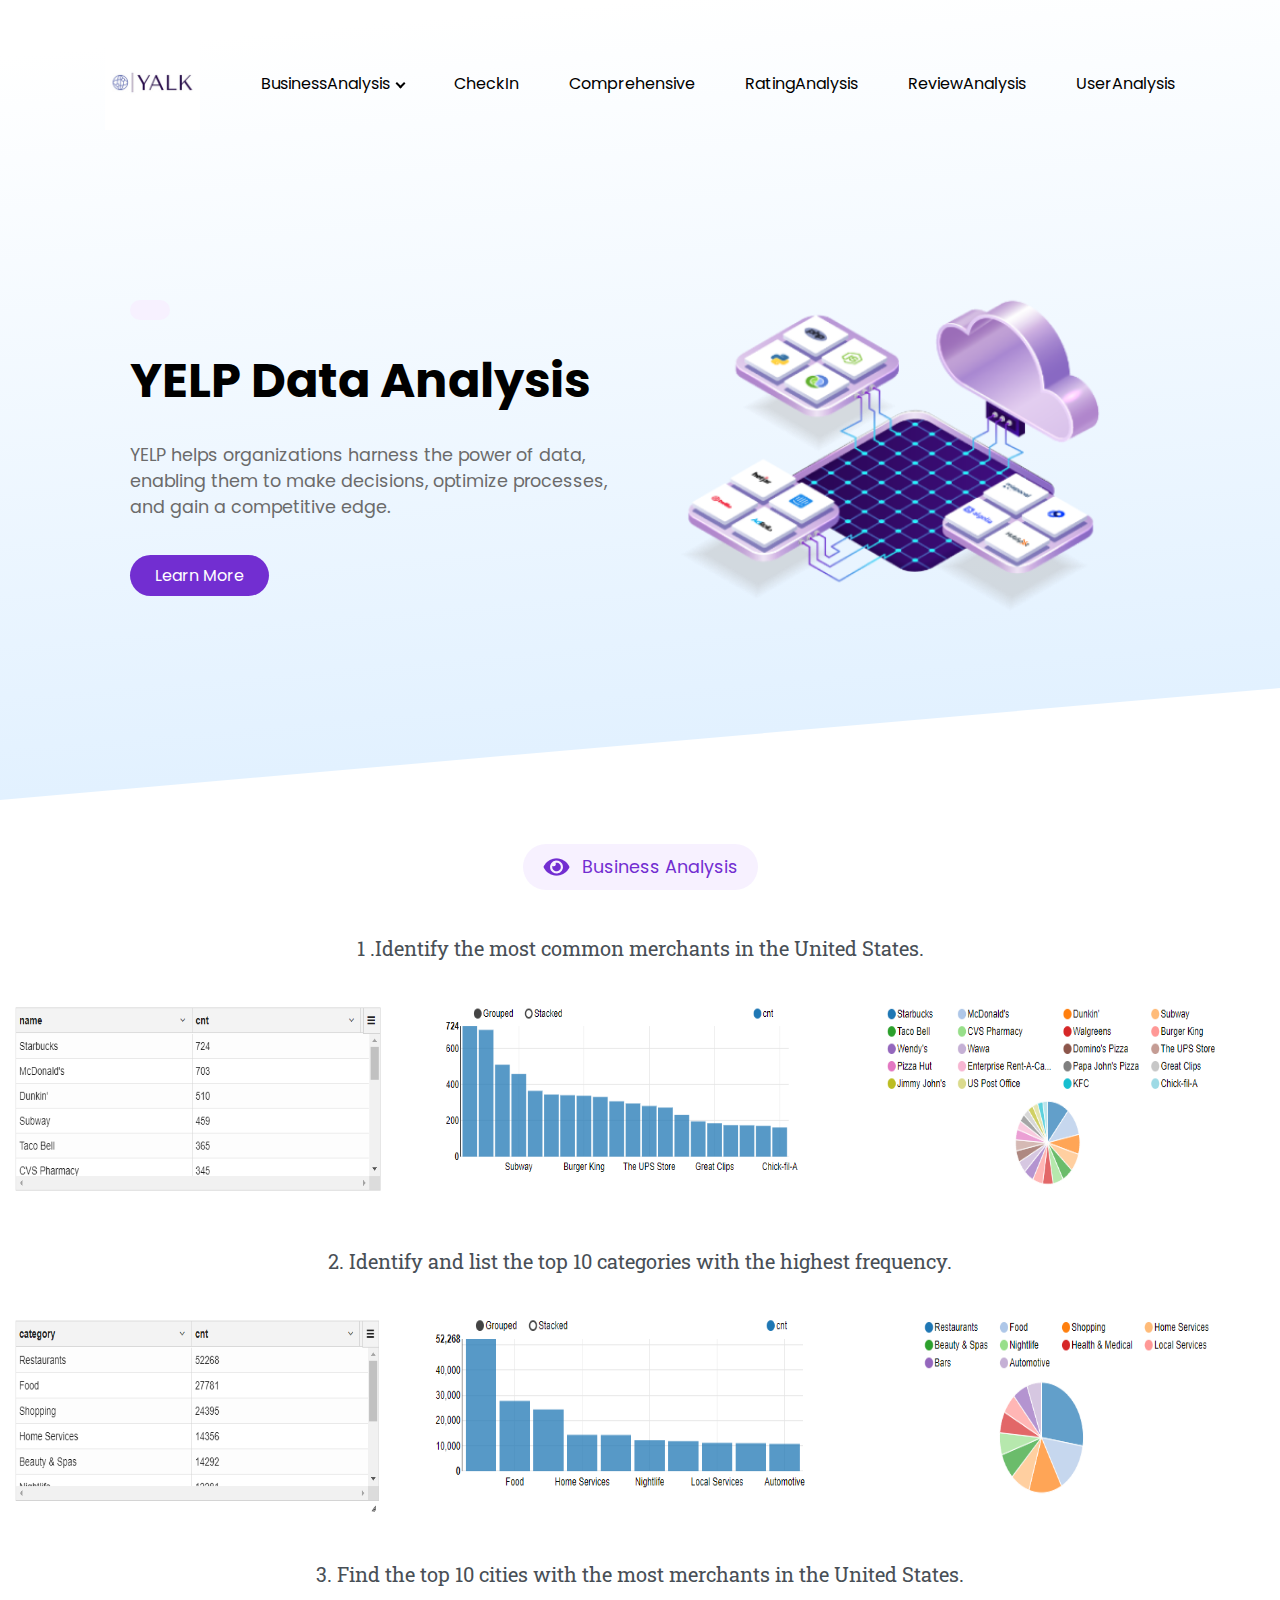
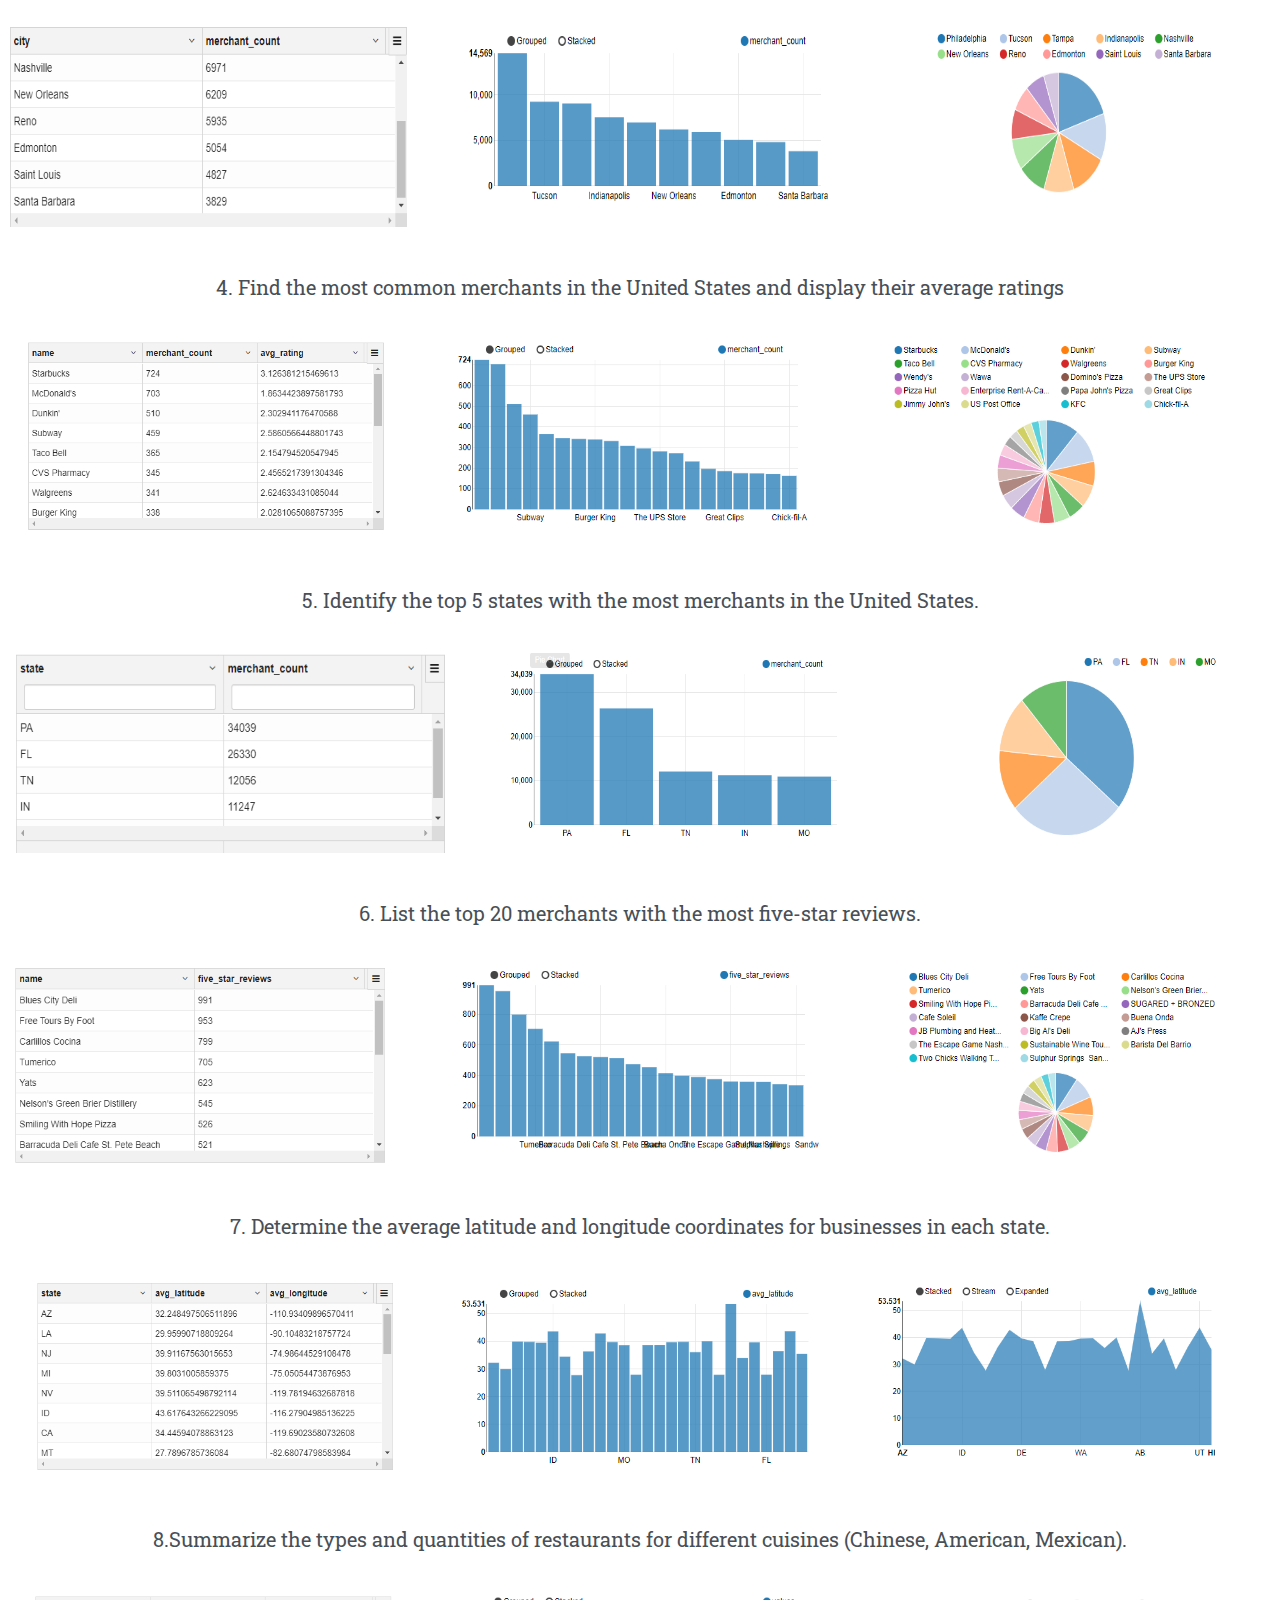
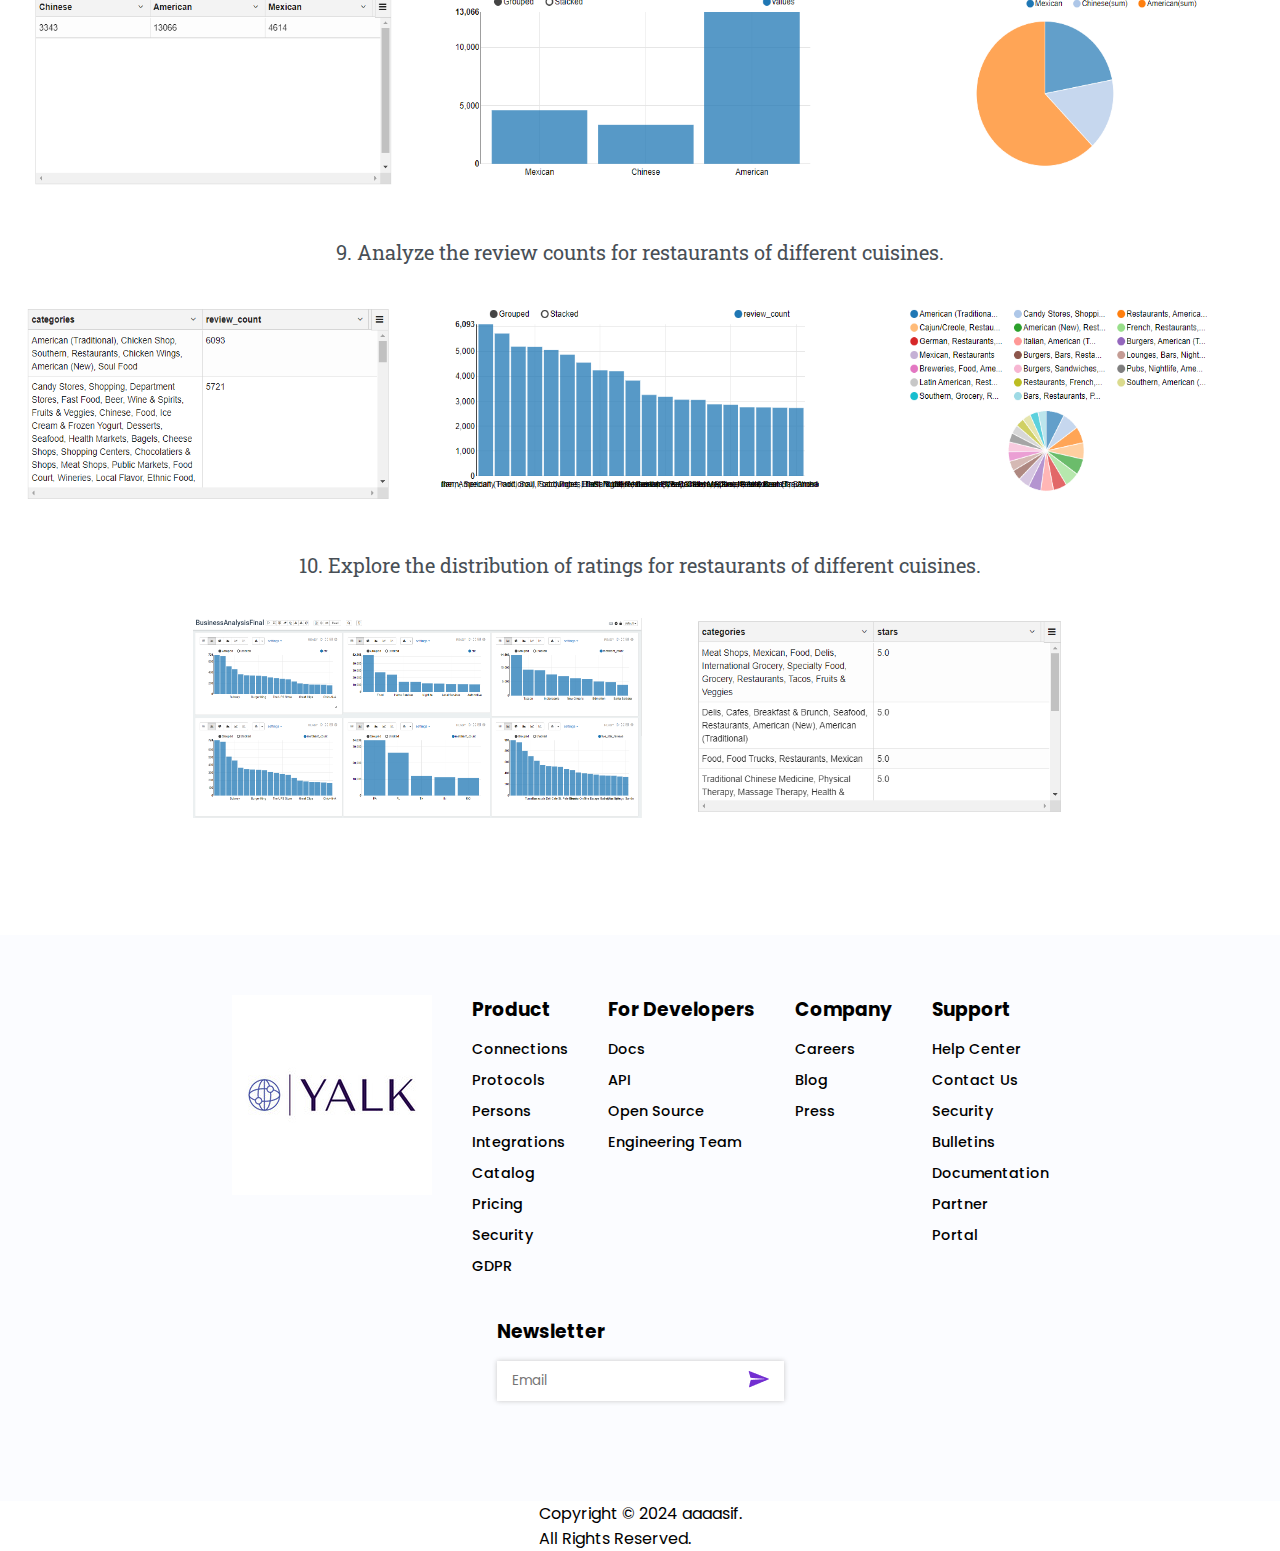
==== commit 876a915d: "final user interface updated" ====
--- a/Components/BusinessAnalysis.html
+++ b/Components/BusinessAnalysis.html
@@ -25,51 +25,51 @@
     <!-- <link href="https://cdn.jsdelivr.net/npm/bootstrap@5.3.3/dist/css/bootstrap.min.css" rel="stylesheet" integrity="sha384-QWTKZyjpPEjISv5WaRU9OFeRpok6YctnYmDr5pNlyT2bRjXh0JMhjY6hW+ALEwIH" crossorigin="anonymous"> -->
 </head>
 <body>
-    <header class="header-section">
-        <div class="header-content">
-          <!-- Navbar -->
-          <nav aria-label="Navbar">
-            <div class="navbar-container p-15">
-              <a href="./../index.html">
-                <img src="./../images/Logo.png" alt="logo" class="logo nav-logo" />
-              </a>
-             
-              <div class="toggle-bar">
-                <span class="bar"></span>
-              </div>
-              <div class="nav-elements">
-                <ul class="grow-list">
-                  <li class="list-item"><a href="./../Components/BusinessAnalysis.html">BusinessAnalysis</a></li>
-                  <li class="list-item"><a href="">CheckIn</a></li>
-                  <li class="list-item"><a href="">Comprehensive</a></li>
-                  <li class="list-item"><a href="">RatingAnalysis</a></li>
-                  <li class="list-item"><a href="">ReviewAnalysis</a></li>
-                  <li class="list-item"><a href="">UserAnalysis</a></li>
-                </ul>
-              </div>
-            </div>
-          </nav>
-          <!-- Hero Section -->
-          <div class="hero-container p-15">
-            <div class="hero-left">
-              <div class="version highlight">
-              </div>
-              <h1 class="hero-heading">
-                <span>Your data with</span> real-time analytics
-              </h1>
-              <p class="hero-description">
-                <span
-                  >Harness the potential of Big Data Analytics & Cloud Services </span
-                >and become a data-driven organization with Needle tail
-              </p>
-              <div class="hero-btn-container">
-                <button class="customize-btn hero-btn-1">Learn More </button>
-              </div>
-            </div>
-            <img src="./../images/image 1.png" alt="hero-image" class="hero-img" />
+  <header class="header-section">
+    <div class="header-content">
+      <!-- Navbar -->
+      <nav aria-label="Navbar">
+        <div class="navbar-container p-15">
+          <a href="./../index.html">
+            <img  src="./../images/Preview.png" alt="logo" class="logo nav-logo" />
+          </a>
+         
+          <div class="toggle-bar">
+            <span class="bar"></span>
+          </div>
+          <div class="nav-elements">
+            <ul class="grow-list">
+              <li class="list-item"><a href="./../Components/BusinessAnalysis.html">BusinessAnalysis</a></li>
+              <li class="list-item"><a href="./../Components/checkIn.html">CheckIn</a></li>
+              <li class="list-item"><a href="./../Components/Comprehensive.html">Comprehensive</a></li>
+              <li class="list-item"><a href="./../Components/rating.html">RatingAnalysis</a></li>
+              <li class="list-item"><a href="./../Components/review.html">ReviewAnalysis</a></li>
+              <li class="list-item"><a href="./../Components/user.html">UserAnalysis</a></li>
+            </ul>
           </div>
         </div>
-      </header>
+      </nav>
+      <!-- Hero Section -->
+      <div class="hero-container p-15">
+        <div class="hero-left">
+          <div class="version highlight">
+          </div>
+          <h1 class="hero-heading">
+            YELP Data Analysis
+          </h1>
+          <p class="hero-description">
+            <span
+              >YELP helps organizations harness the power of data, enabling them to make decisions,  </span
+            >optimize processes, and gain a competitive edge.
+          </p>
+          <div class="hero-btn-container">
+            <a href="https://65f48570cac913030052f859--zesty-manatee-898045.netlify.app/"> <button class="customize-btn hero-btn-1">Learn More </button> </a>
+          </div>
+        </div>
+        <img src="./../images/image 1.png" alt="hero-image" class="hero-img" />
+      </div>
+    </div>
+  </header>
 
         <!-- Header finished -->
 
@@ -264,6 +264,83 @@
             </div>
           </div>
 
+          <footer class="footer-section">
+            <div class="footer-container p-15">
+              <div class="footer-logo-container">
+                <img src="./../images/Logo.png" alt="logo" class="logo footer-logo" />
+                <p>
+                  
+                </p>
+                <div class="social-media">
+                  
+                </div>
+              </div>
+              <div class="footer-list-container">
+                <h3>Product</h3>
+                <ul class="footer-list">
+                  <li class="list-item"><a href="">Connections</a></li>
+                  <li class="list-item"><a href="">Protocols</a></li>
+                  <li class="list-item"><a href="">Persons</a></li>
+                  <li class="list-item"><a href="">Integrations</a></li>
+                  <li class="list-item"><a href="">Catalog</a></li>
+                  <li class="list-item"><a href="">Pricing</a></li>
+                  <li class="list-item"><a href="">Security</a></li>
+                  <li class="list-item"><a href="">GDPR</a></li>
+                </ul>
+              </div>
+              <div class="footer-list-container">
+                <h3>For Developers</h3>
+                <ul class="footer-list">
+                  <li class="list-item"><a href="">Docs</a></li>
+                  <li class="list-item"><a href="">API</a></li>
+                  <li class="list-item"><a href="">Open Source</a></li>
+                  <li class="list-item"><a href="">Engineering Team</a></li>
+                </ul>
+              </div>
+              <div class="footer-list-container">
+                <h3>Company</h3>
+                <ul class="footer-list">
+                  <li class="list-item"><a href="">Careers</a></li>
+                  <li class="list-item"><a href="">Blog</a></li>
+                  <li class="list-item"><a href="">Press</a></li>
+                </ul>
+              </div>
+              <div class="footer-list-container">
+                <h3>Support</h3>
+                <ul class="footer-list">
+                  <li class="list-item"><a href="">Help Center</a></li>
+                  <li class="list-item"><a href="">Contact Us</a></li>
+                  <li class="list-item"><a href="">Security</a></li>
+                  <li class="list-item"><a href="">Bulletins</a></li>
+                  <li class="list-item"><a href="">Documentation</a></li>
+                  <li class="list-item"><a href="">Partner</a></li>
+                  <li class="list-item"><a href="">Portal</a></li>
+                </ul>
+              </div>
+              <div class="footer-list-container">
+                <h3>Newsletter</h3>
+                <div class="footer-email-container">
+                  <input
+                    type="email"
+                    name="Email"
+                    id=""
+                    class="footer-input"
+                    placeholder="Email"
+                    onclick="this.placeholder = ''"
+                    onblur="this.placeholder = 'Email'"
+                  />
+                  <img
+                    src="./../images/Icon ionic-ios-send.png"
+                    alt="send"
+                    class="send-icon"
+                  />
+                </div>
+              </div>
+            </div>
+          </footer>
+          <h3 class="copyright">Copyright © 2024 aaaasif. <br> 
+            All Rights Reserved.</h3>
+
           <!-- boostrap script -->
           <script src="https://cdn.jsdelivr.net/npm/bootstrap@5.3.3/dist/js/bootstrap.bundle.min.js" integrity="sha384-YvpcrYf0tY3lHB60NNkmXc5s9fDVZLESaAA55NDzOxhy9GkcIdslK1eN7N6jIeHz" crossorigin="anonymous"></script>
 </body>
--- a/CSS/style.css
+++ b/CSS/style.css
@@ -6,11 +6,21 @@
   box-sizing: border-box;
   font-family: "Poppins", sans-serif;
 }
-
+.bussnes_heading{
+  font-weight: bold;
+  padding: 20px;
+  color: #000000;
+}
+.bussnes_heading:hover{
+  color: red;
+}
 html {
   scroll-behavior: smooth;
 }
-
+.nav-logo{
+  height: 100px;
+  padding-top: 5px;
+}
 .wrapper-container {
   overflow-x: hidden;
   background-color: #ffffff;
@@ -773,3 +783,9 @@
     padding-bottom: 100px;
   }
 }
+.copyright{
+  display: flex;
+  justify-content: center;
+  font-size: 16px;
+  font-weight:normal;
+}
--- a/CSS/style.css
+++ b/CSS/style.css
@@ -6,11 +6,21 @@
   box-sizing: border-box;
   font-family: "Poppins", sans-serif;
 }
-
+.bussnes_heading{
+  font-weight: bold;
+  padding: 20px;
+  color: #000000;
+}
+.bussnes_heading:hover{
+  color: red;
+}
 html {
   scroll-behavior: smooth;
 }
-
+.nav-logo{
+  height: 100px;
+  padding-top: 5px;
+}
 .wrapper-container {
   overflow-x: hidden;
   background-color: #ffffff;
@@ -773,3 +783,9 @@
     padding-bottom: 100px;
   }
 }
+.copyright{
+  display: flex;
+  justify-content: center;
+  font-size: 16px;
+  font-weight:normal;
+}
